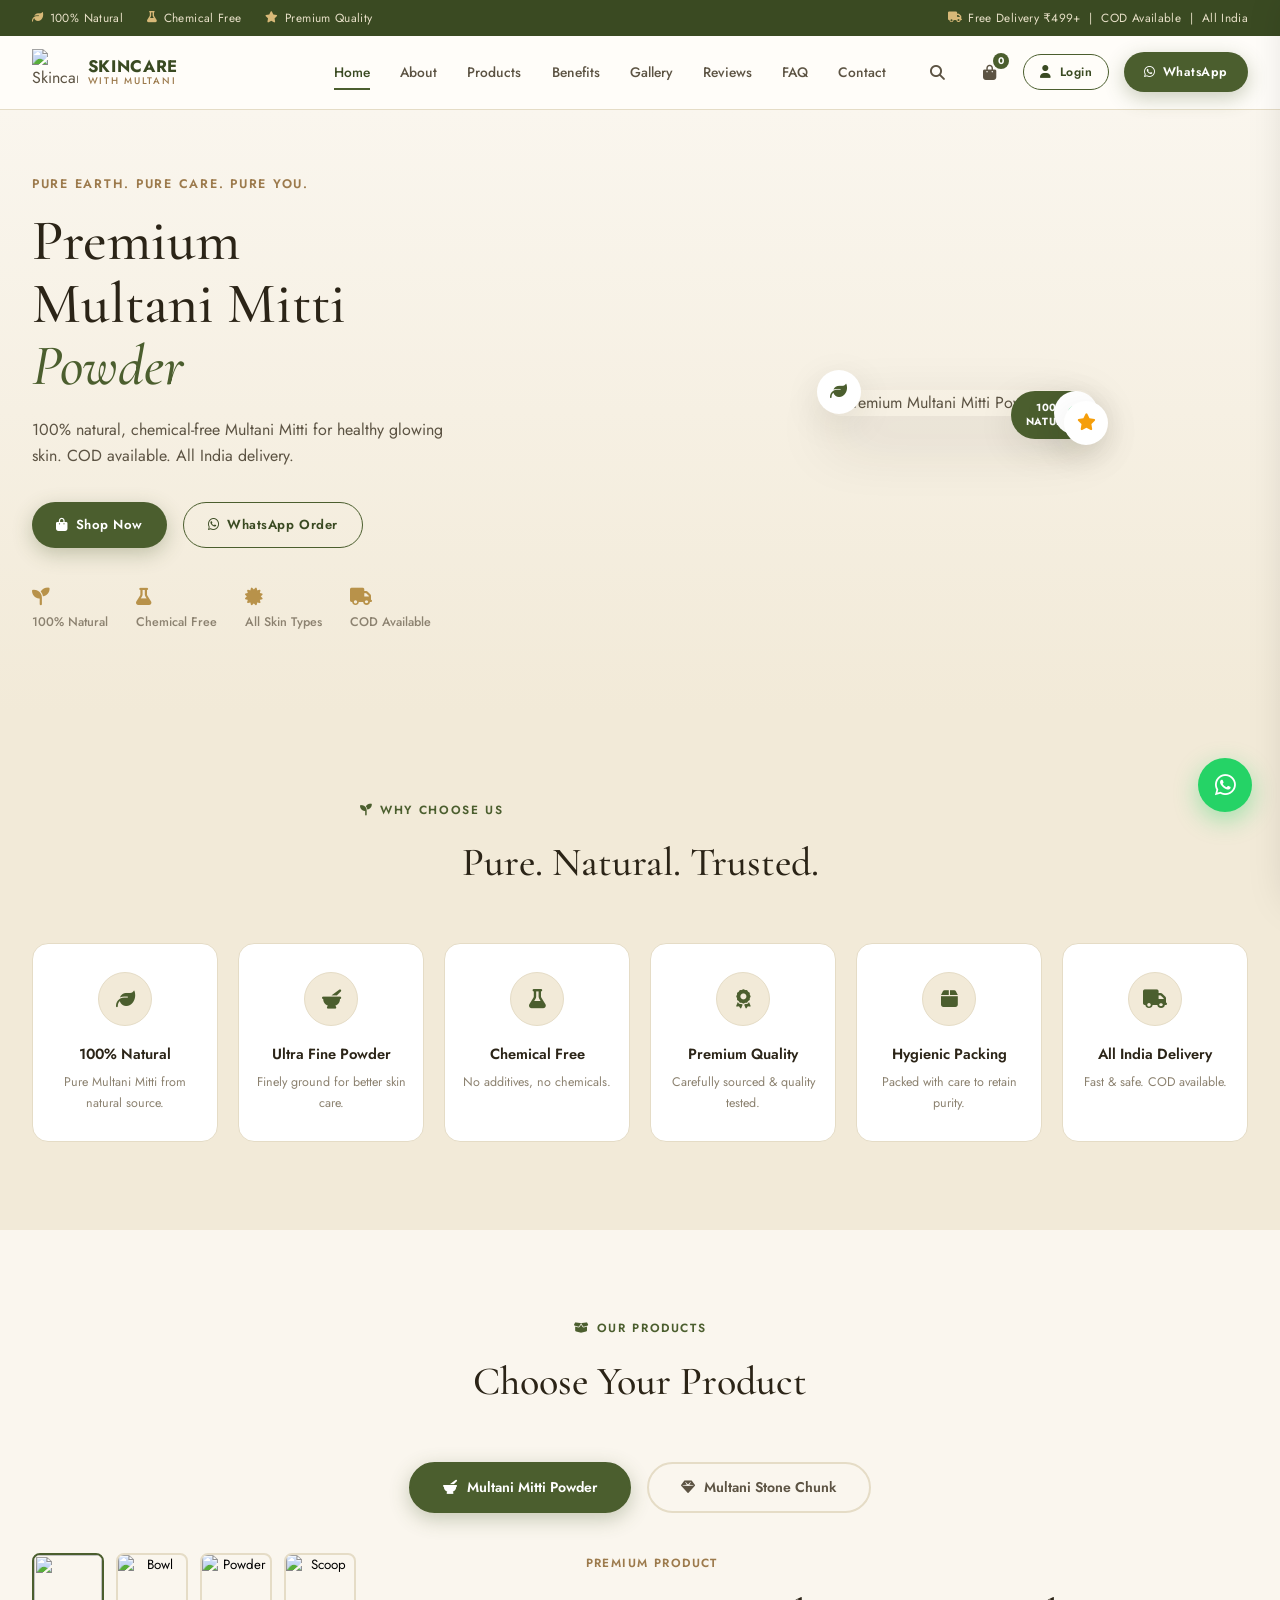
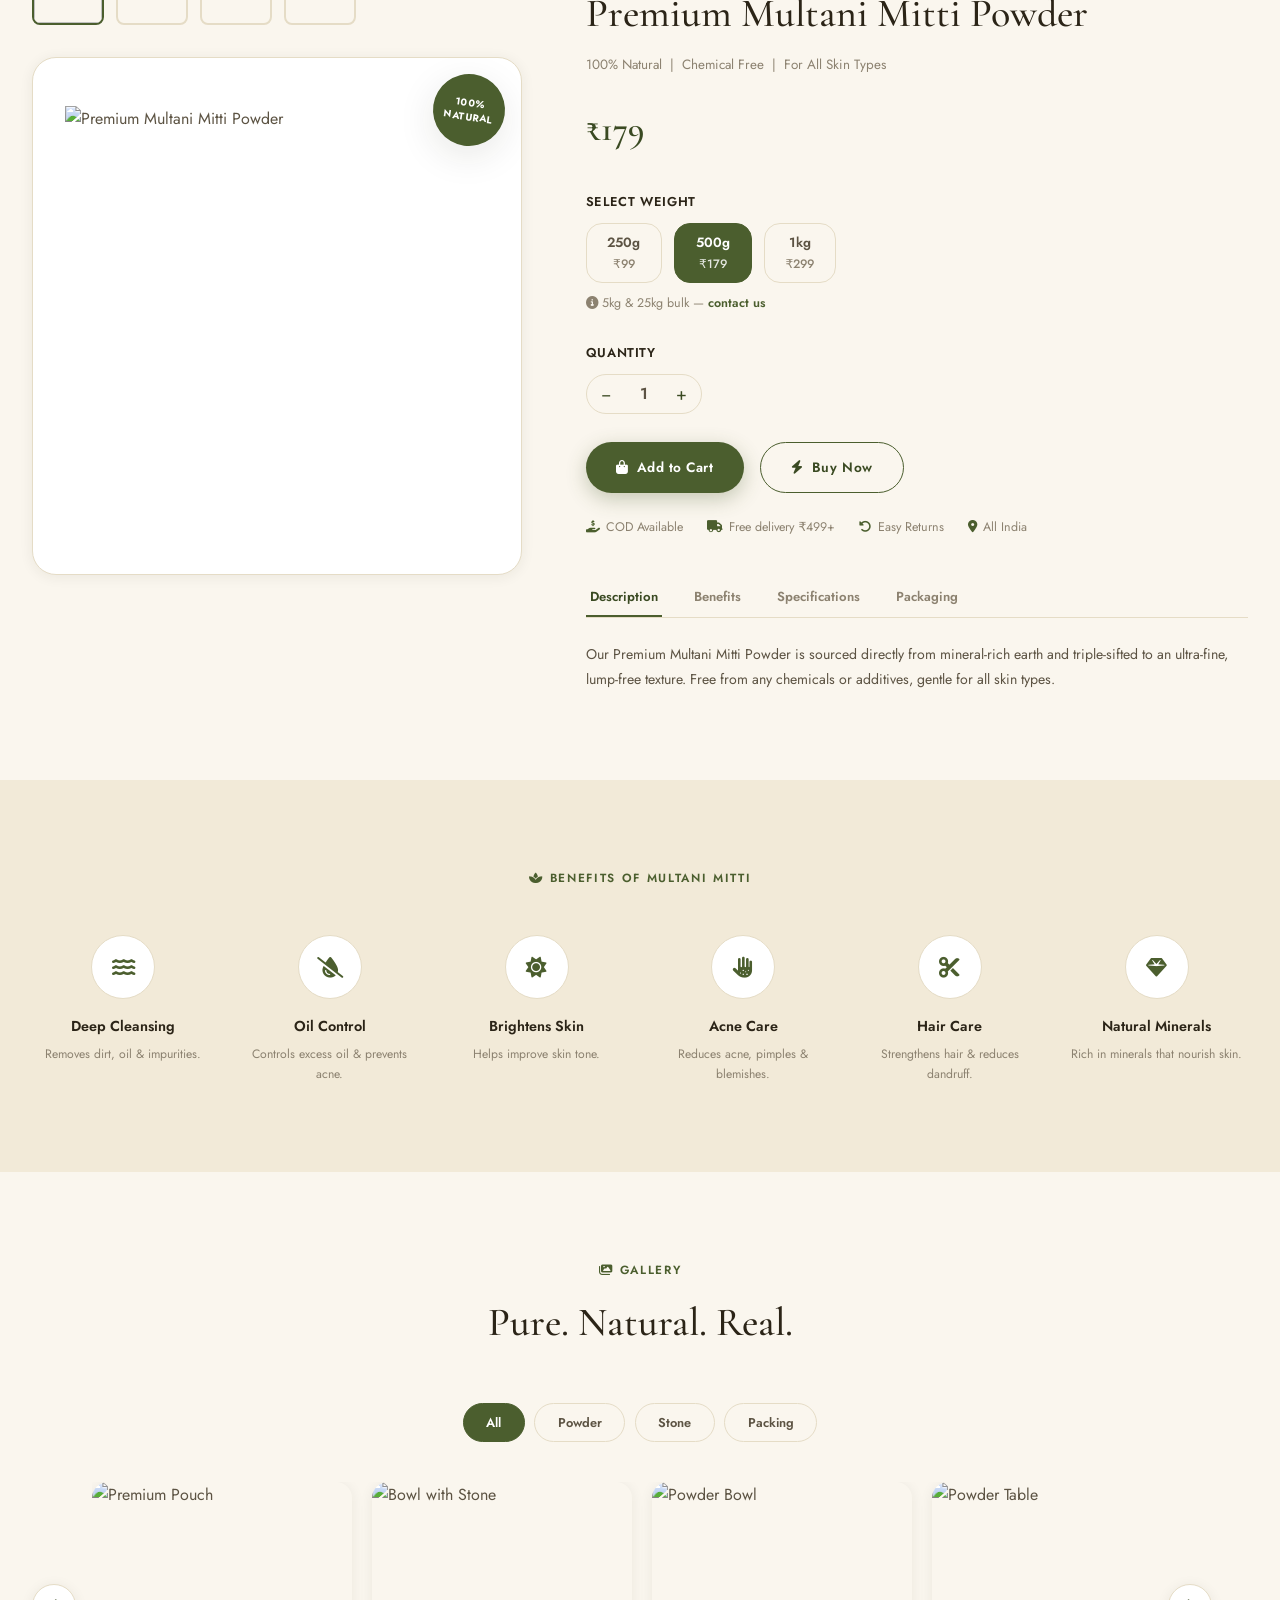
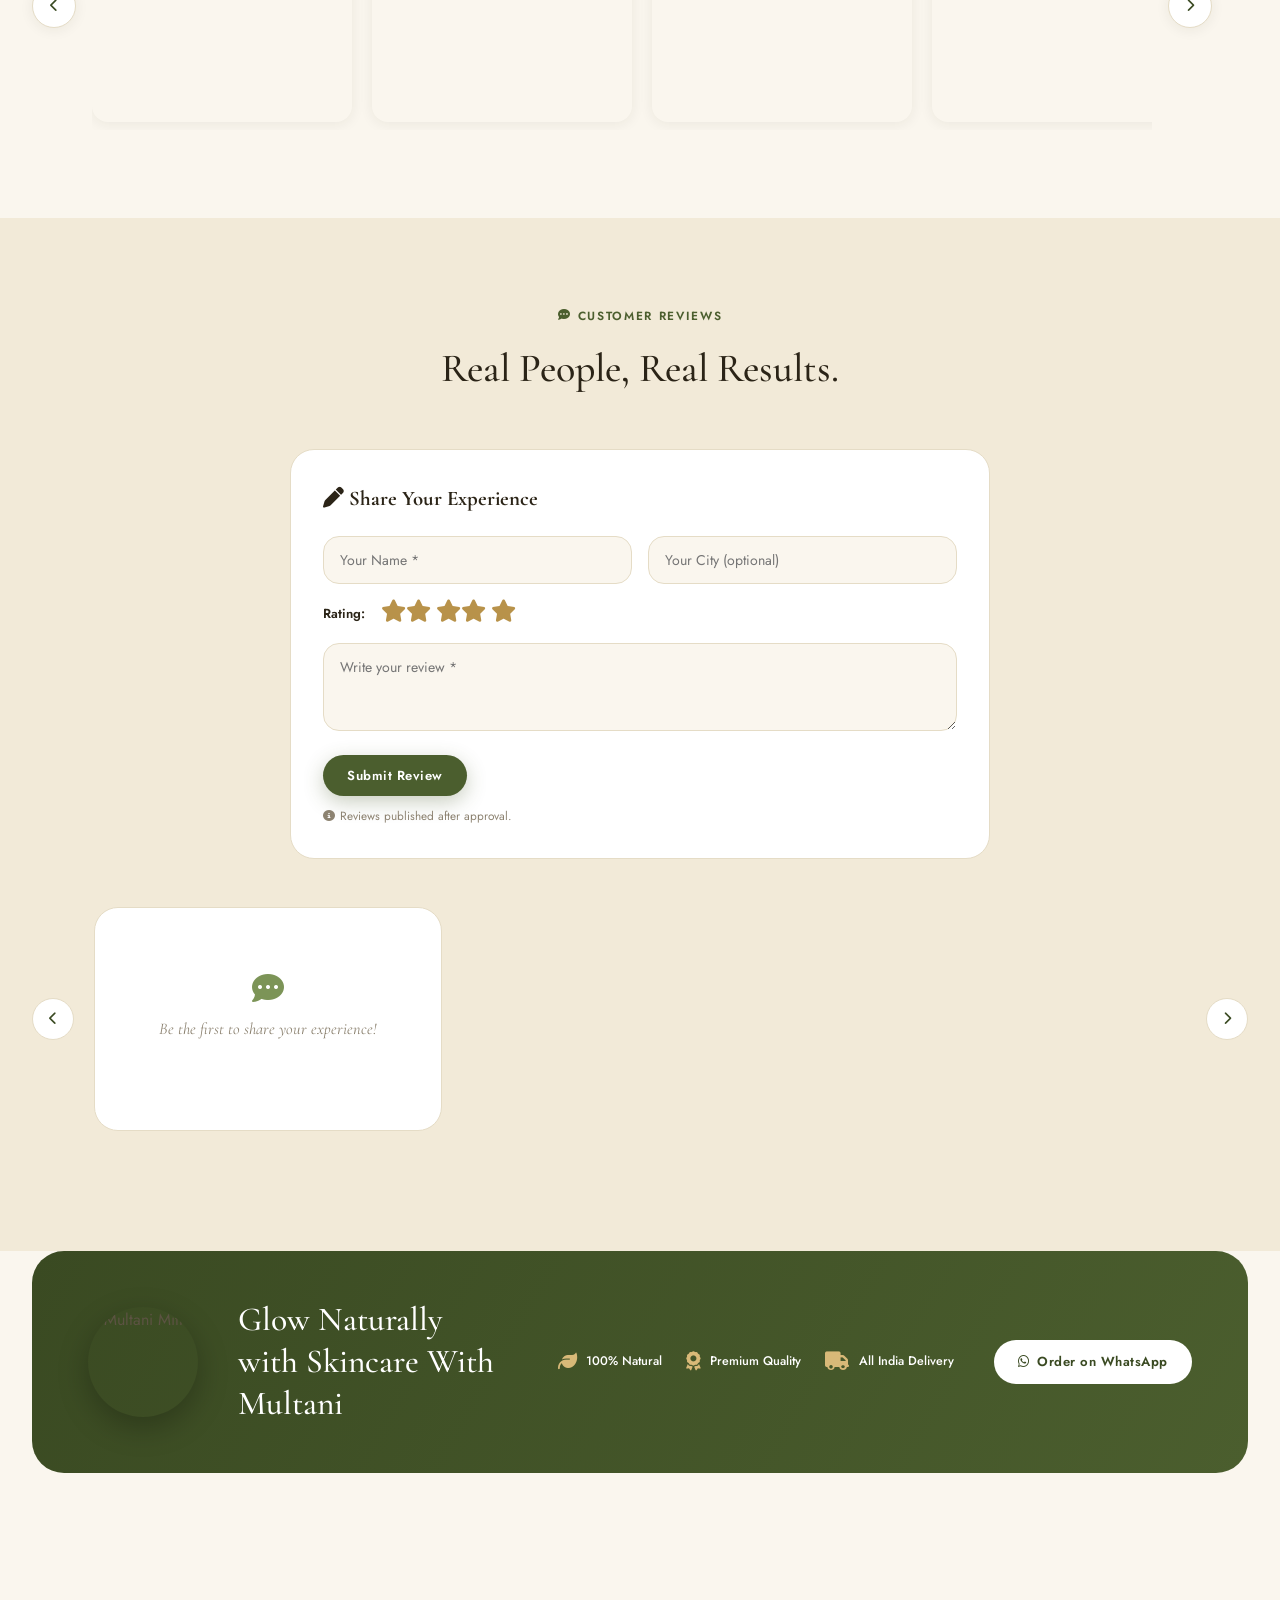
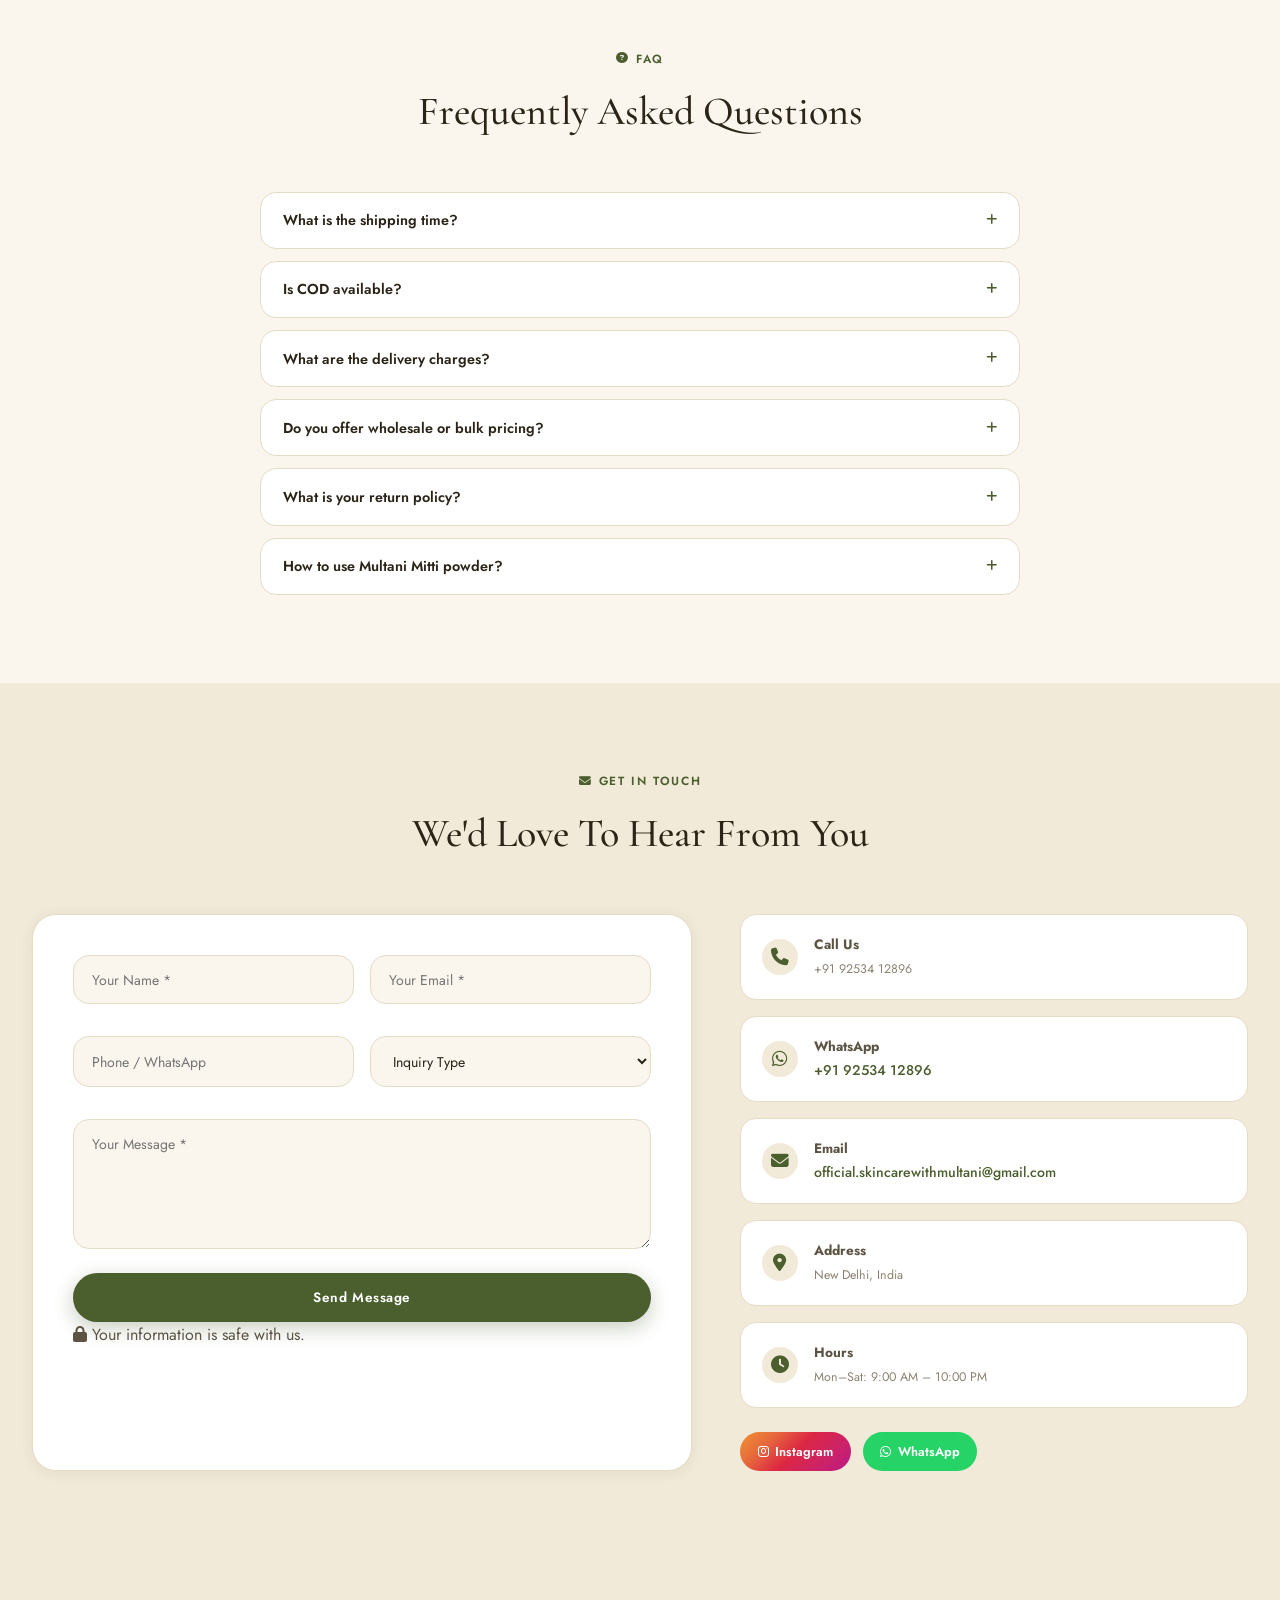
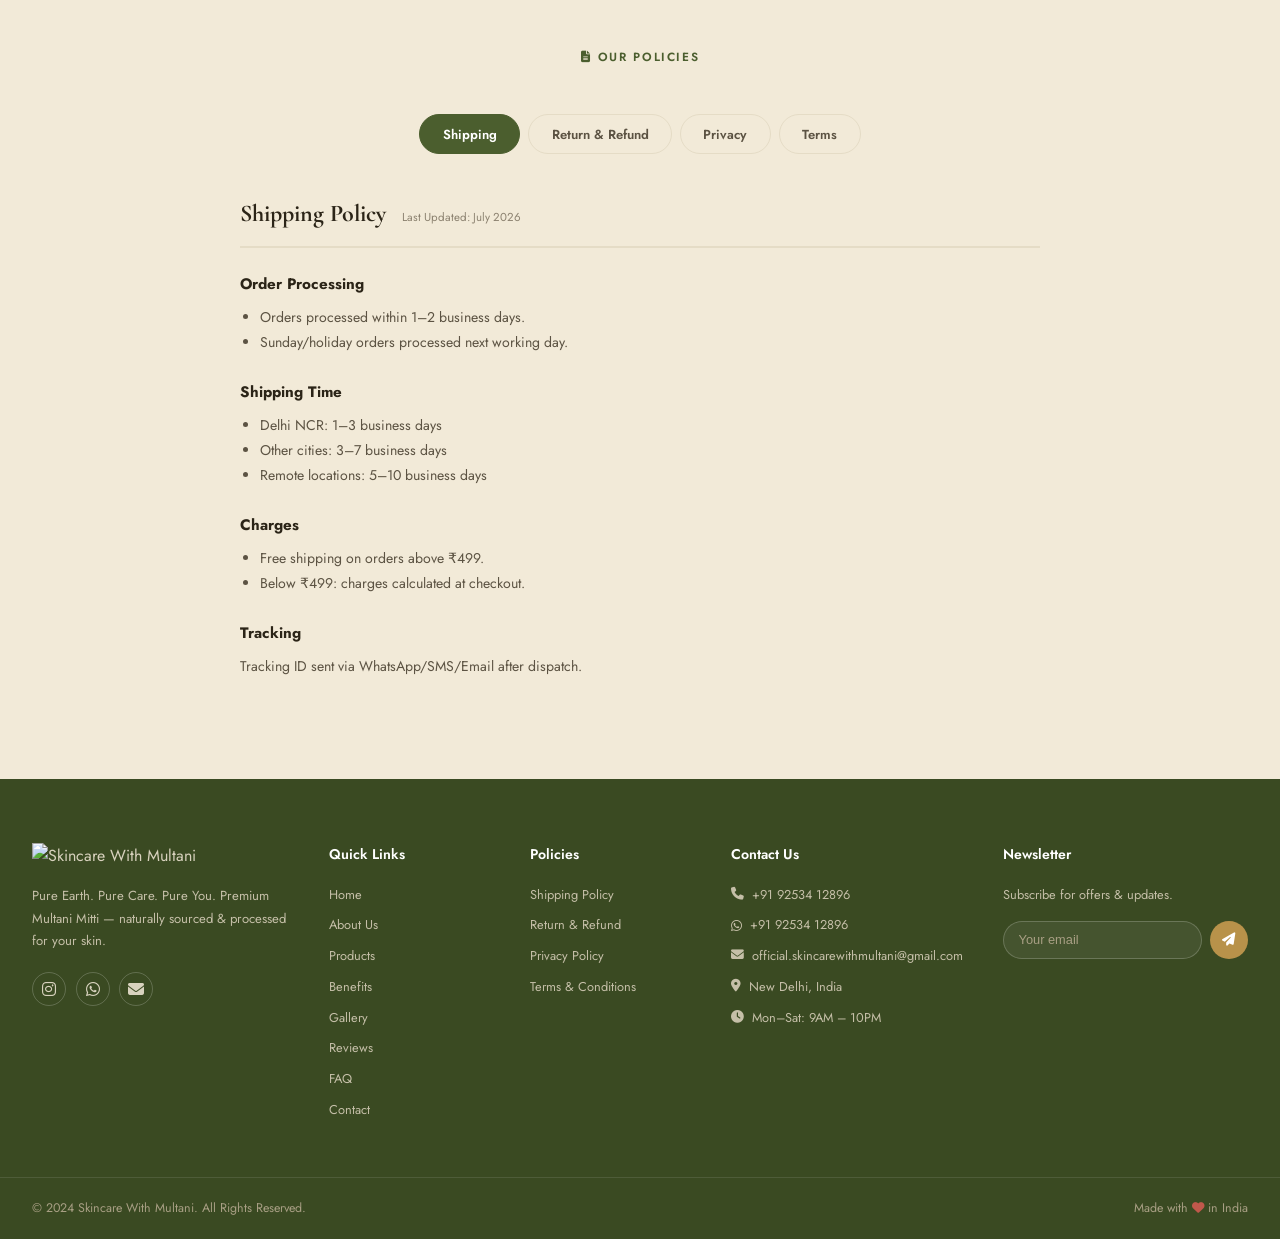
==== index.html @ e287ab1e "Fix GitHub Pages structure" ====
<!DOCTYPE html>
<html lang="en">
<head>
<meta charset="UTF-8"/>
<meta name="viewport" content="width=device-width,initial-scale=1.0"/>
<meta name="description" content="Skincare With Multani — Premium 100% Natural Multani Mitti Powder & Stone Chunks. Chemical free. COD available. All India delivery."/>
<title>Skincare With Multani — Premium Multani Mitti</title>
<link rel="preconnect" href="https://fonts.googleapis.com"/>
<link rel="preconnect" href="https://fonts.gstatic.com" crossorigin/>
<link href="https://fonts.googleapis.com/css2?family=Cormorant+Garamond:ital,wght@0,400;0,500;0,600;1,400&family=Jost:wght@300;400;500;600;700&display=swap" rel="stylesheet"/>
<link rel="stylesheet" href="https://cdnjs.cloudflare.com/ajax/libs/font-awesome/6.5.0/css/all.min.css"/>
<link rel="stylesheet" href="css/style.css"/>
</head>
<body>

<!-- ═══ LOGIN / REGISTER MODAL ═══ -->
<div class="modal-overlay" id="authModal">
  <div class="modal-box">
    <button class="modal-close" id="authModalClose"><i class="fas fa-times"></i></button>
    <div class="modal-tabs">
      <button class="modal-tab active" id="tabLogin">Login</button>
      <button class="modal-tab" id="tabRegister">Register</button>
    </div>

    <!-- Login Form -->
    <form class="auth-form active" id="loginForm">
      <h3>Welcome Back!</h3>
      <div class="auth-field"><i class="fas fa-envelope"></i><input type="email" id="loginEmail" placeholder="Email Address" required/></div>
      <div class="auth-field"><i class="fas fa-lock"></i><input type="password" id="loginPassword" placeholder="Password" required/></div>
      <button type="submit" class="btn btn-primary btn-full">Login</button>
      <p class="auth-switch">New here? <span onclick="switchTab('register')">Create account</span></p>
      <p class="auth-msg" id="loginMsg"></p>
    </form>

    <!-- Register Form -->
    <form class="auth-form" id="registerForm">
      <h3>Create Account</h3>
      <div class="auth-field"><i class="fas fa-user"></i><input type="text" id="regName" placeholder="Full Name" required/></div>
      <div class="auth-field"><i class="fas fa-envelope"></i><input type="email" id="regEmail" placeholder="Email Address" required/></div>
      <div class="auth-field"><i class="fas fa-phone"></i><input type="tel" id="regPhone" placeholder="Phone Number"/></div>
      <div class="auth-field"><i class="fas fa-lock"></i><input type="password" id="regPassword" placeholder="Password (6+ chars)" required/></div>
      <button type="submit" class="btn btn-primary btn-full">Create Account</button>
      <p class="auth-switch">Already registered? <span onclick="switchTab('login')">Login</span></p>
      <p class="auth-msg" id="registerMsg"></p>
    </form>
  </div>
</div>

<!-- ═══ UPI PAYMENT MODAL ═══ -->
<div class="modal-overlay" id="upiModal">
  <div class="modal-box upi-modal-box">
    <button class="modal-close" id="upiModalClose"><i class="fas fa-times"></i></button>
    <h3><i class="fas fa-mobile-alt"></i> Pay via UPI</h3>
    <div class="upi-qr-wrap">
      <div class="upi-qr-box">
        <div class="upi-qr-icon"><i class="fas fa-qrcode"></i></div>
        <p class="upi-scan-text">Scan QR or use UPI ID below</p>
      </div>
    </div>
    <div class="upi-id-box">
      <span>UPI ID:</span>
      <strong id="upiIdDisplay">8396012896-2@ibl</strong>
      <button onclick="copyUPI()" class="upi-copy-btn"><i class="fas fa-copy"></i> Copy</button>
    </div>
    <div class="upi-amount-box">
      <span>Amount to Pay:</span>
      <strong id="upiAmount">₹0</strong>
    </div>
    <p class="upi-note"><i class="fas fa-info-circle"></i> After payment, enter UTR/Reference number below</p>
    <div class="auth-field">
      <i class="fas fa-receipt"></i>
      <input type="text" id="upiRef" placeholder="Enter UTR / Transaction Reference No."/>
    </div>
    <button class="btn btn-primary btn-full" id="upiConfirmBtn">Confirm Payment</button>
    <p class="upi-msg" id="upiMsg"></p>
  </div>
</div>

<!-- ═══ ORDER MODAL ═══ -->
<div class="modal-overlay" id="orderModal">
  <div class="modal-box">
    <button class="modal-close" id="orderModalClose"><i class="fas fa-times"></i></button>
    <h3><i class="fas fa-shopping-bag"></i> Complete Your Order</h3>
    <div id="orderSummary" class="order-summary-box"></div>
    <form id="orderForm">
      <div class="auth-field"><i class="fas fa-user"></i><input type="text" id="orderName" placeholder="Your Name *" required/></div>
      <div class="auth-field"><i class="fas fa-phone"></i><input type="tel" id="orderPhone" placeholder="Phone / WhatsApp *" required/></div>
      <div class="auth-field"><i class="fas fa-envelope"></i><input type="email" id="orderEmail" placeholder="Email (optional)"/></div>
      <div class="auth-field"><i class="fas fa-map-marker-alt"></i><input type="text" id="orderAddress" placeholder="Full Address *" required/></div>
      <div class="form-row-2">
        <div class="auth-field"><i class="fas fa-city"></i><input type="text" id="orderCity" placeholder="City"/></div>
        <div class="auth-field"><i class="fas fa-mail-bulk"></i><input type="text" id="orderPincode" placeholder="Pincode"/></div>
      </div>
      <p class="pd-label" style="margin:.75rem 0 .5rem">Payment Method</p>
      <div class="payment-options">
        <label class="pay-opt active" id="payOptCOD">
          <input type="radio" name="payment" value="COD" checked/>
          <i class="fas fa-hand-holding-usd"></i> Cash on Delivery
        </label>
        <label class="pay-opt" id="payOptUPI">
          <input type="radio" name="payment" value="UPI"/>
          <i class="fas fa-mobile-alt"></i> UPI Payment
        </label>
        <label class="pay-opt" id="payOptWA">
          <input type="radio" name="payment" value="WhatsApp"/>
          <i class="fab fa-whatsapp"></i> Order on WhatsApp
        </label>
      </div>
      <button type="submit" class="btn btn-primary btn-full btn-large" id="placeOrderBtn">
        <i class="fas fa-check-circle"></i> Place Order
      </button>
      <p class="order-msg" id="orderMsg"></p>
    </form>
  </div>
</div>

<div class="modal-backdrop" id="modalBackdrop"></div>

<!-- TOP BAR -->
<div class="topbar">
  <div class="topbar-inner">
    <div class="topbar-left">
      <span><i class="fas fa-leaf"></i> 100% Natural</span>
      <span><i class="fas fa-flask"></i> Chemical Free</span>
      <span><i class="fas fa-star"></i> Premium Quality</span>
    </div>
    <div class="topbar-right">
      <span><i class="fas fa-truck"></i> Free Delivery ₹499+ &nbsp;|&nbsp; COD Available &nbsp;|&nbsp; All India</span>
    </div>
  </div>
</div>

<!-- NAVBAR -->
<header class="navbar" id="navbar">
  <div class="nav-inner">
    <a href="#home" class="brand">
      <img src="images/my_.png" alt="Skincare With Multani" class="brand-mark"/>
      <span class="brand-text">
        <span class="brand-name">SKINCARE</span>
        <span class="brand-sub">WITH MULTANI</span>
      </span>
    </a>
    <nav class="main-nav" id="mainNav">
      <a href="#home" class="active">Home</a>
      <a href="#about">About</a>
      <a href="#products">Products</a>
      <a href="#benefits">Benefits</a>
      <a href="#gallery">Gallery</a>
      <a href="#reviews">Reviews</a>
      <a href="#faq">FAQ</a>
      <a href="#contact">Contact</a>
    </nav>
    <div class="nav-actions">
      <button class="icon-btn" id="searchBtn"><i class="fas fa-search"></i></button>
      <button class="icon-btn cart-btn" id="cartBtn">
        <i class="fas fa-shopping-bag"></i>
        <span class="cart-count" id="cartCount">0</span>
      </button>
      <!-- Auth buttons -->
      <div class="nav-auth" id="navAuth">
        <button class="btn btn-outline-sm" id="loginNavBtn"><i class="fas fa-user"></i> Login</button>
      </div>
      <div class="nav-user" id="navUser" style="display:none">
        <span class="nav-username" id="navUsername"></span>
        <button class="btn btn-outline-sm" id="logoutNavBtn"><i class="fas fa-sign-out-alt"></i> Logout</button>
      </div>
      <a href="https://wa.me/919253412896" target="_blank" class="btn btn-primary btn-whatsapp">
        <i class="fab fa-whatsapp"></i> WhatsApp
      </a>
      <button class="hamburger" id="hamburger"><span></span><span></span><span></span></button>
    </div>
  </div>
</header>

<!-- SEARCH OVERLAY -->
<div class="search-overlay" id="searchOverlay">
  <div class="search-box">
    <input type="text" placeholder="Search products..." id="searchInput"/>
    <button id="searchClose"><i class="fas fa-times"></i></button>
  </div>
</div>

<!-- CART DRAWER -->
<div class="cart-drawer" id="cartDrawer">
  <div class="cart-drawer-header">
    <h3><i class="fas fa-shopping-bag"></i> Your Cart</h3>
    <button id="cartClose"><i class="fas fa-times"></i></button>
  </div>
  <div class="cart-drawer-body" id="cartItems">
    <p class="cart-empty">Your cart is empty.</p>
  </div>
  <div class="cart-drawer-footer">
    <div class="cart-total-row"><span>Subtotal</span><span id="cartSubtotal">₹0</span></div>
    <div class="cart-total-row cart-delivery-row"><span>Delivery</span><span id="cartDelivery">₹0</span></div>
    <div class="cart-total-row cart-grand-total"><span>Total</span><span id="cartTotal">₹0</span></div>
    <button class="btn btn-primary btn-full" id="checkoutBtn"><i class="fas fa-check-circle"></i> Checkout</button>
    <p class="cart-cod-note"><i class="fas fa-hand-holding-usd"></i> COD Available &nbsp;|&nbsp; Free delivery ₹499+</p>
  </div>
</div>
<div class="drawer-backdrop" id="drawerBackdrop"></div>

<!-- ═══ HERO ═══ -->
<section class="hero" id="home">
  <div class="hero-inner">
    <div class="hero-text" data-aos>
      <p class="hero-eyebrow">Pure Earth. Pure Care. Pure You.</p>
      <h1 class="hero-title">Premium<br/>Multani Mitti<br/><em>Powder</em></h1>
      <p class="hero-desc">100% natural, chemical-free Multani Mitti for healthy glowing skin. COD available. All India delivery.</p>
      <div class="hero-ctas">
        <a href="#products" class="btn btn-primary"><i class="fas fa-shopping-bag"></i> Shop Now</a>
        <a href="https://wa.me/919253412896?text=Hi!%20I%20want%20to%20order." target="_blank" class="btn btn-outline"><i class="fab fa-whatsapp"></i> WhatsApp Order</a>
      </div>
      <div class="hero-tags">
        <div class="hero-tag"><i class="fas fa-seedling"></i><span>100% Natural</span></div>
        <div class="hero-tag"><i class="fas fa-flask"></i><span>Chemical Free</span></div>
        <div class="hero-tag"><i class="fas fa-certificate"></i><span>All Skin Types</span></div>
        <div class="hero-tag"><i class="fas fa-truck"></i><span>COD Available</span></div>
      </div>
    </div>
    <div class="hero-visual" data-aos>
      <div class="hero-img-wrap">
        <img src="images/products/pouch-project(3).jpeg" alt="Premium Multani Mitti Powder Pouch" class="hero-product-img"/>
        <div class="hero-img-badge">100%<br/>NATURAL</div>
        <div class="float-chip fc-whatsapp"><i class="fab fa-whatsapp"></i></div>
        <div class="float-chip fc-star"><i class="fas fa-star"></i></div>
        <div class="float-chip fc-leaf"><i class="fas fa-leaf"></i></div>
      </div>
    </div>
  </div>
</section>

<!-- WHY CHOOSE US -->
<section class="section why-us" id="about">
  <div class="container">
    <div class="section-head" data-aos>
      <p class="eyebrow"><i class="fas fa-seedling"></i> Why Choose Us</p>
      <h2>Pure. Natural. Trusted.</h2>
    </div>
    <div class="why-grid">
      <div class="why-card" data-aos data-delay="0"><div class="why-icon"><i class="fas fa-leaf"></i></div><h3>100% Natural</h3><p>Pure Multani Mitti from natural source.</p></div>
      <div class="why-card" data-aos data-delay="60"><div class="why-icon"><i class="fas fa-mortar-pestle"></i></div><h3>Ultra Fine Powder</h3><p>Finely ground for better skin care.</p></div>
      <div class="why-card" data-aos data-delay="120"><div class="why-icon"><i class="fas fa-flask"></i></div><h3>Chemical Free</h3><p>No additives, no chemicals.</p></div>
      <div class="why-card" data-aos data-delay="180"><div class="why-icon"><i class="fas fa-award"></i></div><h3>Premium Quality</h3><p>Carefully sourced &amp; quality tested.</p></div>
      <div class="why-card" data-aos data-delay="240"><div class="why-icon"><i class="fas fa-box"></i></div><h3>Hygienic Packing</h3><p>Packed with care to retain purity.</p></div>
      <div class="why-card" data-aos data-delay="300"><div class="why-icon"><i class="fas fa-truck"></i></div><h3>All India Delivery</h3><p>Fast &amp; safe. COD available.</p></div>
    </div>
  </div>
</section>

<!-- ═══ PRODUCTS ═══ -->
<section class="section product-detail" id="products">
  <div class="container">
    <div class="section-head" data-aos>
      <p class="eyebrow center"><i class="fas fa-box-open"></i> Our Products</p>
      <h2>Choose Your Product</h2>
    </div>

    <!-- Product Tabs -->
    <div class="product-type-tabs" data-aos>
      <button class="ptype-tab active" data-type="powder">
        <i class="fas fa-mortar-pestle"></i> Multani Mitti Powder
      </button>
      <button class="ptype-tab" data-type="chunk">
        <i class="fas fa-gem"></i> Multani Stone Chunk
      </button>
    </div>

    <!-- POWDER PRODUCT -->
    <div class="product-panel active" id="panel-powder">
      <div class="product-detail-grid">
        <div class="pd-gallery" data-aos>
          <div class="pd-thumbs">
            <button class="pd-thumb active"
            data-img="images/products/pouch-project(3).jpeg">
           <img src="images/products/pouch-project(3).jpeg">
           </button>
            <button class="pd-thumb" data-img="images/gallery/bowl-with-stone.jpg"><img src="images/gallery/bowl-with-stone.jpg" alt="Bowl"/></button>
            <button class="pd-thumb" data-img="images/gallery/powder-bowl-wood.jpg"><img src="images/gallery/powder-bowl-wood.jpg" alt="Powder"/></button>
            <button class="pd-thumb" data-img="images/gallery/powder-scoop-bowl.jpg"><img src="images/gallery/powder-scoop-bowl.jpg" alt="Scoop"/></button>
          </div>
          <div class="pd-main-image">
            <img src="images/products/pouch-project(3).jpeg" id="pdMainImg" alt="Premium Multani Mitti Powder"/>
            <span class="pd-badge">100%<br/>NATURAL</span>
          </div>
        </div>
        <div class="pd-info" data-aos>
          <p class="pd-eyebrow">Premium Product</p>
          <h2 class="pd-title">Premium Multani Mitti Powder</h2>
          <p class="pd-meta">100% Natural &nbsp;|&nbsp; Chemical Free &nbsp;|&nbsp; For All Skin Types</p>
          <div class="pd-price-row">
            <span class="pd-price" id="pdPrice">₹179</span>
            <span class="pd-price-old" id="pdPriceOld" style="display:none"></span>
            <span class="pd-discount" id="pdDiscount" style="display:none"></span>
          </div>
          <div class="pd-block">
            <p class="pd-label">Select Weight</p>
            <div class="weight-options" id="weightOptions">
              <button class="weight-opt" data-weight="250g" data-price="99" data-old="149" data-discount="34" data-img="images/products/product-pouch.jpg">250g<br/><span>₹99</span></button>
              <button class="weight-opt active" data-weight="500g" data-price="179" data-img="images/products/product-pouch.jpg">500g<br/><span>₹179</span></button>
              <button class="weight-opt" data-weight="1kg" data-price="299" data-img="images/products/product-pouch.jpg">1kg<br/><span>₹299</span></button>
            </div>
            <p class="weight-note"><i class="fas fa-info-circle"></i> 5kg &amp; 25kg bulk — <a href="#contact">contact us</a></p>
          </div>
          <div class="pd-block">
            <p class="pd-label">Quantity</p>
            <div class="qty-selector">
              <button id="qtyMinus">−</button>
              <span id="qtyValue">1</span>
              <button id="qtyPlus">+</button>
            </div>
          </div>
          <div class="pd-actions">
            <button class="btn btn-primary btn-large" id="addToCartBtn"><i class="fas fa-shopping-bag"></i> Add to Cart</button>
            <button class="btn btn-outline btn-large" id="buyNowBtn"><i class="fas fa-bolt"></i> Buy Now</button>
          </div>
          <div class="pd-trust">
            <span><i class="fas fa-hand-holding-usd"></i> COD Available</span>
            <span><i class="fas fa-truck"></i> Free delivery ₹499+</span>
            <span><i class="fas fa-rotate-left"></i> Easy Returns</span>
            <span><i class="fas fa-map-marker-alt"></i> All India</span>
          </div>
          <div class="pd-tabs">
            <button class="pdt-btn active" data-pdt="desc">Description</button>
            <button class="pdt-btn" data-pdt="benefits">Benefits</button>
            <button class="pdt-btn" data-pdt="specs">Specifications</button>
            <button class="pdt-btn" data-pdt="packaging">Packaging</button>
          </div>
          <div class="pdt-content active" id="pdt-desc"><p>Our Premium Multani Mitti Powder is sourced directly from mineral-rich earth and triple-sifted to an ultra-fine, lump-free texture. Free from any chemicals or additives, gentle for all skin types.</p></div>
          <div class="pdt-content" id="pdt-benefits"><ul class="pdt-list"><li><i class="fas fa-check"></i> Deep cleanses pores and removes impurities</li><li><i class="fas fa-check"></i> Controls excess oil and shine</li><li><i class="fas fa-check"></i> Brightens dull, tired skin</li><li><i class="fas fa-check"></i> Reduces acne and blemishes</li><li><i class="fas fa-check"></i> Strengthens hair when used as a hair pack</li></ul></div>
          <div class="pdt-content" id="pdt-specs"><table class="pdt-table"><tr><td>Form</td><td>Fine Powder</td></tr><tr><td>Mesh Size</td><td>200 Mesh</td></tr><tr><td>Shelf Life</td><td>24 Months</td></tr><tr><td>Origin</td><td>Rajasthan, India</td></tr><tr><td>Skin Type</td><td>All Skin Types</td></tr></table></div>
          <div class="pdt-content" id="pdt-packaging"><p>Available in resealable stand-up pouches (250g, 500g, 1kg) with food-grade zip-lock. For 5kg &amp; 25kg bulk orders, <a href="#contact">contact us</a>.</p></div>
        </div>
      </div>
    </div>

    <!-- CHUNK PRODUCT -->
    <div class="product-panel" id="panel-chunk">
      <div class="product-detail-grid">
        <div class="pd-gallery" data-aos>
          <div class="pd-thumbs">
            <button class="pd-thumb active" data-img="images/gallery/stone-raw.jpg"><img src="images/gallery/stone-raw.jpg" alt="Stone Raw"/></button>
            <button class="pd-thumb" data-img="images/gallery/stone-closeup.jpg"><img src="images/gallery/stone-closeup.jpg" alt="Stone Closeup"/></button>
            <button class="pd-thumb" data-img="images/gallery/stone-bag.jpg"><img src="images/gallery/stone-bag.jpg" alt="Stone Bag"/></button>
          </div>
          <div class="pd-main-image">
            <img src="images/gallery/stone-raw.jpg" id="chunkMainImg" alt="Natural Multani Mitti Stone Chunk"/>
            <span class="pd-badge">RAW &amp;<br/>PURE</span>
          </div>
        </div>
        <div class="pd-info" data-aos>
          <p class="pd-eyebrow">Natural Product</p>
          <h2 class="pd-title">Natural Multani Mitti Stone Chunk</h2>
          <p class="pd-meta">Raw | Unprocessed | Traditional Ayurvedic Form</p>
          <div class="pd-price-row">
            <span class="pd-price">₹149</span>
            <span class="pd-discount" style="display:inline">Per 1kg</span>
          </div>
          <div class="pd-block">
            <p class="pd-label">Available Size</p>
            <div class="weight-options">
              <button class="weight-opt active" data-weight="1kg" data-price="149">1kg<br/><span>₹149</span></button>
            </div>
            <p class="weight-note"><i class="fas fa-info-circle"></i> Bulk orders (50kg+) — <a href="#contact">contact us</a></p>
          </div>
          <div class="pd-block">
            <p class="pd-label">Quantity</p>
            <div class="qty-selector">
              <button id="chunkQtyMinus">−</button>
              <span id="chunkQtyValue">1</span>
              <button id="chunkQtyPlus">+</button>
            </div>
          </div>
          <div class="pd-actions">
            <button class="btn btn-primary btn-large" id="addChunkToCartBtn"><i class="fas fa-shopping-bag"></i> Add to Cart</button>
            <button class="btn btn-outline btn-large" id="buyChunkNowBtn"><i class="fas fa-bolt"></i> Buy Now</button>
          </div>
          <div class="pd-trust">
            <span><i class="fas fa-hand-holding-usd"></i> COD Available</span>
            <span><i class="fas fa-truck"></i> Free delivery ₹499+</span>
            <span><i class="fas fa-leaf"></i> 100% Natural</span>
            <span><i class="fas fa-map-marker-alt"></i> All India</span>
          </div>
          <div class="pd-tabs">
            <button class="pdt-btn active" data-pdt="chunk-desc">Description</button>
            <button class="pdt-btn" data-pdt="chunk-benefits">Benefits</button>
            <button class="pdt-btn" data-pdt="chunk-specs">Specifications</button>
          </div>
          <div class="pdt-content active" id="pdt-chunk-desc"><p>Raw, unprocessed Multani Mitti stone chunks in their purest natural form. Traditionally used in Ayurvedic beauty rituals across generations. Each piece is unique, mined responsibly from Rajasthan.</p></div>
          <div class="pdt-content" id="pdt-chunk-benefits"><ul class="pdt-list"><li><i class="fas fa-check"></i> 100% unprocessed and natural</li><li><i class="fas fa-check"></i> Traditional Ayurvedic grade</li><li><i class="fas fa-check"></i> Ideal for grinding into custom formulations</li><li><i class="fas fa-check"></i> Ethically mined from Rajasthan</li><li><i class="fas fa-check"></i> Rich in natural minerals</li></ul></div>
          <div class="pdt-content" id="pdt-chunk-specs"><table class="pdt-table"><tr><td>Form</td><td>Raw Stone Chunks</td></tr><tr><td>Shelf Life</td><td>36 Months</td></tr><tr><td>Origin</td><td>Rajasthan, India</td></tr><tr><td>Usage</td><td>All Skin Types</td></tr></table></div>
        </div>
      </div>
    </div>
  </div>
</section>

<!-- BENEFITS -->
<section class="section benefits-strip" id="benefits">
  <div class="container">
    <div class="section-head" data-aos><p class="eyebrow center"><i class="fas fa-spa"></i> Benefits of Multani Mitti</p></div>
    <div class="benefits-row">
      <div class="benefit-item" data-aos data-delay="0"><div class="bi-icon"><i class="fas fa-water"></i></div><h4>Deep Cleansing</h4><p>Removes dirt, oil &amp; impurities.</p></div>
      <div class="benefit-item" data-aos data-delay="60"><div class="bi-icon"><i class="fas fa-tint-slash"></i></div><h4>Oil Control</h4><p>Controls excess oil &amp; prevents acne.</p></div>
      <div class="benefit-item" data-aos data-delay="120"><div class="bi-icon"><i class="fas fa-sun"></i></div><h4>Brightens Skin</h4><p>Helps improve skin tone.</p></div>
      <div class="benefit-item" data-aos data-delay="180"><div class="bi-icon"><i class="fas fa-hand-dots"></i></div><h4>Acne Care</h4><p>Reduces acne, pimples &amp; blemishes.</p></div>
      <div class="benefit-item" data-aos data-delay="240"><div class="bi-icon"><i class="fas fa-cut"></i></div><h4>Hair Care</h4><p>Strengthens hair &amp; reduces dandruff.</p></div>
      <div class="benefit-item" data-aos data-delay="300"><div class="bi-icon"><i class="fas fa-gem"></i></div><h4>Natural Minerals</h4><p>Rich in minerals that nourish skin.</p></div>
    </div>
  </div>
</section>

<!-- GALLERY -->
<section class="section gallery-section" id="gallery">
  <div class="container">
    <div class="section-head" data-aos><p class="eyebrow center"><i class="fas fa-images"></i> Gallery</p><h2>Pure. Natural. Real.</h2></div>
    <div class="gallery-filters" data-aos>
      <button class="gf-btn active" data-filter="all">All</button>
      <button class="gf-btn" data-filter="powder">Powder</button>
      <button class="gf-btn" data-filter="stone">Stone</button>
      <button class="gf-btn" data-filter="packing">Packing</button>
    </div>
    <div class="gallery-track-wrap" data-aos>
      <button class="gallery-nav" id="galPrev"><i class="fas fa-chevron-left"></i></button>
      <div class="gallery-track" id="galleryTrack">
        <div class="gal-item" data-cat="packing"><img src="images/products/pouch-project(3).jpeg" alt="Premium Pouch"/><div class="gal-caption">Premium Packaging</div></div>
        <div class="gal-item" data-cat="powder"><img src="images/gallery/bowl-with-stone.jpg" alt="Bowl with Stone"/><div class="gal-caption">Powder with Stone</div></div>
        <div class="gal-item" data-cat="powder"><img src="images/gallery/powder-bowl-wood.jpg" alt="Powder Bowl"/><div class="gal-caption">Fine Ground Powder</div></div>
        <div class="gal-item" data-cat="powder"><img src="images/gallery/powder-table.jpg" alt="Powder Table"/><div class="gal-caption">Pure Powder</div></div>
        <div class="gal-item" data-cat="powder"><img src="images/gallery/powder-scoop-bowl.jpg" alt="Scoop Bowl"/><div class="gal-caption">Ultra Fine Powder</div></div>
        <div class="gal-item" data-cat="stone"><img src="images/gallery/stone-bag.jpg" alt="Stone Bag"/><div class="gal-caption">Raw Stone Bulk</div></div>
        <div class="gal-item" data-cat="stone"><img src="images/gallery/stone-closeup.jpg" alt="Stone Closeup"/><div class="gal-caption">Stone Close-Up</div></div>
        <div class="gal-item" data-cat="stone"><img src="images/gallery/stone-raw.jpg" alt="Raw Stone"/><div class="gal-caption">Natural Raw Stones</div></div>
        <div class="gal-item" data-cat="powder"><img src="images/gallery/powder-mortar.jpg" alt="Mortar"/><div class="gal-caption">Traditional Prep</div></div>
      </div>
      <button class="gallery-nav" id="galNext"><i class="fas fa-chevron-right"></i></button>
    </div>
  </div>
</section>

<!-- REVIEWS -->
<section class="section testimonials-section" id="reviews">
  <div class="container">
    <div class="section-head" data-aos><p class="eyebrow center"><i class="fas fa-comment-dots"></i> Customer Reviews</p><h2>Real People, Real Results.</h2></div>
    <div class="review-form-wrap" data-aos>
      <h3><i class="fas fa-pen"></i> Share Your Experience</h3>
      <form class="review-form" id="reviewForm">
        <div class="review-form-row">
          <input type="text" id="reviewName" placeholder="Your Name *" required/>
          <input type="text" id="reviewLocation" placeholder="Your City (optional)"/>
        </div>
        <div class="star-select">
          <p>Rating:</p>
          <div class="stars-input" id="starsInput">
            <i class="fas fa-star active" data-val="1"></i><i class="fas fa-star active" data-val="2"></i>
            <i class="fas fa-star active" data-val="3"></i><i class="fas fa-star active" data-val="4"></i>
            <i class="fas fa-star active" data-val="5"></i>
          </div>
        </div>
        <textarea id="reviewText" rows="3" placeholder="Write your review *" required></textarea>
        <button type="submit" class="btn btn-primary">Submit Review</button>
        <p class="review-note"><i class="fas fa-info-circle"></i> Reviews published after approval.</p>
      </form>
    </div>
    <div class="testimonial-carousel" data-aos>
      <button class="t-nav t-prev" id="tPrev"><i class="fas fa-chevron-left"></i></button>
      <div class="t-track" id="tTrack">
        <div class="t-card"><p style="text-align:center;color:var(--text-muted);padding:2rem 0"><i class="fas fa-comment-dots" style="font-size:2rem;display:block;margin-bottom:.75rem;color:var(--olive-light)"></i>Be the first to share your experience!</p></div>
      </div>
      <button class="t-nav t-next" id="tNext"><i class="fas fa-chevron-right"></i></button>
    </div>
    <div class="t-dots" id="tDots"></div>
  </div>
</section>

<!-- CTA BANNER -->
<section class="cta-banner">
  <div class="container">
    <div class="cta-banner-inner" data-aos>
      <div class="cta-visual"><img src="images/gallery/bowl-with-stone.jpg" alt="Multani Mitti" class="cta-img"/></div>
      <div class="cta-text"><h2>Glow Naturally<br/>with Skincare With Multani</h2></div>
      <div class="cta-tags">
        <div class="cta-tag"><i class="fas fa-leaf"></i><span>100% Natural</span></div>
        <div class="cta-tag"><i class="fas fa-award"></i><span>Premium Quality</span></div>
        <div class="cta-tag"><i class="fas fa-truck"></i><span>All India Delivery</span></div>
      </div>
      <a href="https://wa.me/919253412896?text=Hi!%20I%20want%20to%20order." target="_blank" class="btn btn-light"><i class="fab fa-whatsapp"></i> Order on WhatsApp</a>
    </div>
  </div>
</section>

<!-- FAQ -->
<section class="section faq-section" id="faq">
  <div class="container">
    <div class="section-head" data-aos><p class="eyebrow center"><i class="fas fa-circle-question"></i> FAQ</p><h2>Frequently Asked Questions</h2></div>
    <div class="faq-list" id="faqList" data-aos>
      <div class="faq-item"><button class="faq-q">What is the shipping time? <i class="fas fa-plus"></i></button><div class="faq-a"><p>Delhi NCR: 1–3 days | Other cities: 3–7 days | Remote: 5–10 days. Processing within 1–2 business days.</p></div></div>
      <div class="faq-item"><button class="faq-q">Is COD available? <i class="fas fa-plus"></i></button><div class="faq-a"><p>Yes! Cash on Delivery available across India. You can also order on WhatsApp.</p></div></div>
      <div class="faq-item"><button class="faq-q">What are the delivery charges? <i class="fas fa-plus"></i></button><div class="faq-a"><p>Free delivery on orders above ₹499. Below ₹499, charges calculated at order time based on location.</p></div></div>
      <div class="faq-item"><button class="faq-q">Do you offer wholesale or bulk pricing? <i class="fas fa-plus"></i></button><div class="faq-a"><p>Yes! Minimum wholesale order is 50kg. WhatsApp us (+91 92534 12896) for bulk pricing.</p></div></div>
      <div class="faq-item"><button class="faq-q">What is your return policy? <i class="fas fa-plus"></i></button><div class="faq-a"><p>Returns accepted within 48 hours for damaged/wrong/tampered products. Refunds in 5–7 business days.</p></div></div>
      <div class="faq-item"><button class="faq-q">How to use Multani Mitti powder? <i class="fas fa-plus"></i></button><div class="faq-a"><p>Mix 2 tbsp with rose water, apply on face, leave 10–15 mins, rinse with lukewarm water.</p></div></div>
    </div>
  </div>
</section>

<!-- CONTACT -->
<section class="section contact-section" id="contact">
  <div class="container">
    <div class="section-head" data-aos><p class="eyebrow center"><i class="fas fa-envelope"></i> Get In Touch</p><h2>We'd Love To Hear From You</h2></div>
    <div class="contact-grid">
      <form class="contact-form" id="contactForm" data-aos>
        <div class="form-row"><input type="text" name="name" placeholder="Your Name *" required/><input type="email" name="email" placeholder="Your Email *" required/></div>
        <div class="form-row"><input type="tel" name="phone" placeholder="Phone / WhatsApp"/><select name="inquiryType"><option value="">Inquiry Type</option><option>Retail Purchase</option><option>Wholesale / Bulk (50kg+)</option><option>Other</option></select></div>
        <textarea name="message" rows="5" placeholder="Your Message *" required></textarea>
        <button type="submit" class="btn btn-primary btn-large btn-full">Send Message</button>
        <p class="form-note"><i class="fas fa-lock"></i> Your information is safe with us.</p>
      </form>
      <div class="contact-aside" data-aos>
        <div class="contact-card"><i class="fas fa-phone"></i><div><strong>Call Us</strong><span>+91 92534 12896</span></div></div>
        <div class="contact-card"><i class="fab fa-whatsapp"></i><div><strong>WhatsApp</strong><a href="https://wa.me/919253412896" target="_blank">+91 92534 12896</a></div></div>
        <div class="contact-card"><i class="fas fa-envelope"></i><div><strong>Email</strong><a href="mailto:official.skincarewithmultani@gmail.com">official.skincarewithmultani@gmail.com</a></div></div>
        <div class="contact-card"><i class="fas fa-location-dot"></i><div><strong>Address</strong><span>New Delhi, India</span></div></div>
        <div class="contact-card"><i class="fas fa-clock"></i><div><strong>Hours</strong><span>Mon–Sat: 9:00 AM – 10:00 PM</span></div></div>
        <div class="social-row">
          <a href="https://www.instagram.com/skincare_with_multani?igsh=OW15eDdrZmpudDUx" target="_blank" class="social-btn instagram"><i class="fab fa-instagram"></i> Instagram</a>
          <a href="https://wa.me/919253412896" target="_blank" class="social-btn whatsapp"><i class="fab fa-whatsapp"></i> WhatsApp</a>
        </div>
      </div>
    </div>
  </div>
</section>

<!-- POLICIES -->
<section class="section policies-section" id="policies">
  <div class="container">
    <div class="section-head" data-aos><p class="eyebrow center"><i class="fas fa-file-lines"></i> Our Policies</p></div>
    <div class="policies-tabs" data-aos>
      <button class="policy-tab active" data-policy="shipping">Shipping</button>
      <button class="policy-tab" data-policy="returns">Return &amp; Refund</button>
      <button class="policy-tab" data-policy="privacy">Privacy</button>
      <button class="policy-tab" data-policy="terms">Terms</button>
    </div>
    <div class="policy-content active" id="policy-shipping" data-aos>
      <h3>Shipping Policy <span>Last Updated: July 2026</span></h3>
      <h4>Order Processing</h4><ul><li>Orders processed within 1–2 business days.</li><li>Sunday/holiday orders processed next working day.</li></ul>
      <h4>Shipping Time</h4><ul><li>Delhi NCR: 1–3 business days</li><li>Other cities: 3–7 business days</li><li>Remote locations: 5–10 business days</li></ul>
      <h4>Charges</h4><ul><li>Free shipping on orders above ₹499.</li><li>Below ₹499: charges calculated at checkout.</li></ul>
      <h4>Tracking</h4><p>Tracking ID sent via WhatsApp/SMS/Email after dispatch.</p>
    </div>
    <div class="policy-content" id="policy-returns">
      <h3>Return &amp; Refund Policy <span>Last Updated: July 2026</span></h3>
      <h4>Returns Accepted For</h4><ul><li>Damaged product</li><li>Wrong product</li><li>Tampered package</li></ul>
      <p>Contact within <strong>48 hours</strong> with photos and order details.</p>
      <h4>Non-Returnable</h4><ul><li>Opened/used products</li><li>Products damaged after delivery</li></ul>
      <h4>Refunds</h4><p>Processed within 5–7 business days to original payment method.</p>
    </div>
    <div class="policy-content" id="policy-privacy">
      <h3>Privacy Policy <span>Last Updated: July 2026</span></h3>
      <h4>We Collect</h4><ul><li>Name, Phone, Email, Address</li><li>Payment info (processed securely)</li></ul>
      <h4>We Use It To</h4><ul><li>Process orders, deliver products, provide support</li></ul>
      <h4>Security</h4><p>We implement appropriate security measures to protect your data.</p>
    </div>
    <div class="policy-content" id="policy-terms">
      <h3>Terms &amp; Conditions <span>Last Updated: July 2026</span></h3>
      <p>By using our website, you agree to these terms.</p>
      <h4>Pricing</h4><p>All prices in ₹ (INR) and may change without notice.</p>
      <h4>Orders</h4><p>We reserve the right to cancel orders due to stock issues or pricing errors.</p>
      <h4>Intellectual Property</h4><p>All content belongs to Skincare With Multani. May not be reused without permission.</p>
      <h4>Governing Law</h4><p>Governed by laws of India.</p>
    </div>
  </div>
</section>

<!-- FOOTER -->
<footer class="footer">
  <div class="container">
    <div class="footer-grid">
      <div class="footer-brand">
        <!-- FOOTER LOGO FIX — full logo image -->
        <div class="footer-logo-wrap">
          <img src="images/my_.png" alt="Skincare With Multani" class="footer-logo-img">
        </div>
        <p>Pure Earth. Pure Care. Pure You. Premium Multani Mitti — naturally sourced &amp; processed for your skin.</p>
        <div class="footer-social">
          <a href="https://www.instagram.com/skincare_with_multani?igsh=OW15eDdrZmpudDUx" target="_blank"><i class="fab fa-instagram"></i></a>
          <a href="https://wa.me/919253412896" target="_blank"><i class="fab fa-whatsapp"></i></a>
          <a href="mailto:official.skincarewithmultani@gmail.com"><i class="fas fa-envelope"></i></a>
        </div>
      </div>
      <div class="footer-col">
        <h4>Quick Links</h4>
        <a href="#home">Home</a><a href="#about">About Us</a><a href="#products">Products</a>
        <a href="#benefits">Benefits</a><a href="#gallery">Gallery</a><a href="#reviews">Reviews</a>
        <a href="#faq">FAQ</a><a href="#contact">Contact</a>
      </div>
      <div class="footer-col">
        <h4>Policies</h4>
        <a href="#policies" onclick="openPolicy('shipping')">Shipping Policy</a>
        <a href="#policies" onclick="openPolicy('returns')">Return &amp; Refund</a>
        <a href="#policies" onclick="openPolicy('privacy')">Privacy Policy</a>
        <a href="#policies" onclick="openPolicy('terms')">Terms &amp; Conditions</a>
      </div>
      <div class="footer-col">
        <h4>Contact Us</h4>
        <p><i class="fas fa-phone"></i> +91 92534 12896</p>
        <p><i class="fab fa-whatsapp"></i> +91 92534 12896</p>
        <p><i class="fas fa-envelope"></i> official.skincarewithmultani@gmail.com</p>
        <p><i class="fas fa-location-dot"></i> New Delhi, India</p>
        <p><i class="fas fa-clock"></i> Mon–Sat: 9AM – 10PM</p>
      </div>
      <div class="footer-col footer-news">
        <h4>Newsletter</h4>
        <p>Subscribe for offers &amp; updates.</p>
        <div class="newsletter">
          <input type="email" id="newsletterEmail" placeholder="Your email"/>
          <button id="newsletterBtn"><i class="fas fa-paper-plane"></i></button>
        </div>
      </div>
    </div>
  </div>
  <div class="footer-bottom">
    <div class="container footer-bottom-inner">
      <span>© 2024 Skincare With Multani. All Rights Reserved.</span>
      <span>Made with <i class="fas fa-heart"></i> in India</span>
    </div>
  </div>
</footer>

<a href="https://wa.me/919253412896?text=Hi!" target="_blank" class="whatsapp-float"><i class="fab fa-whatsapp"></i></a>
<button class="back-to-top" id="backToTop"><i class="fas fa-arrow-up"></i></button>

<script src="js/main.js"></script>
</body>
</html>
---- css/style.css ----
/* ===================================================
   SKINCARE WITH MULTANI — matches reference layout
   Palette: Ivory, Deep Olive Green, Gold accents
   =================================================== */

:root{
  --ivory:#FAF6EE;
  --ivory-deep:#F2EAD8;
  --cream:#FFFDF9;
  --olive:#4B5E2E;
  --olive-dark:#3A4A22;
  --olive-light:#7C9457;
  --gold:#B8924A;
  --gold-light:#D8B978;
  --clay:#C9A877;
  --clay-dark:#9C7A4C;
  --text-dark:#2B2417;
  --text-body:#5C5343;
  --text-muted:#8C8270;
  --border:#E5DCC6;
  --white:#fff;
  --shadow-sm:0 2px 14px rgba(43,36,23,.07);
  --shadow-md:0 10px 36px rgba(43,36,23,.10);
  --shadow-lg:0 24px 60px rgba(43,36,23,.16);
  --radius-sm:8px;
  --radius-md:16px;
  --radius-lg:24px;
  --radius-full:999px;
  --font-display:'Cormorant Garamond', Georgia, serif;
  --font-body:'Jost', system-ui, sans-serif;
  --transition: .35s cubic-bezier(.25,.46,.45,.94);
}

*,*::before,*::after{box-sizing:border-box;margin:0;padding:0}
html{scroll-behavior:smooth}
body{
  font-family:var(--font-body);
  background:var(--ivory);
  color:var(--text-body);
  line-height:1.65;
  overflow-x:hidden;
}
img{max-width:100%;display:block}
a{text-decoration:none;color:inherit}
button{cursor:pointer;font-family:inherit;border:none;background:none}
ul{list-style:none}
.container{max-width:1280px;margin:0 auto;padding:0 2rem}
.section{padding:5.5rem 0}

/* ---------- TOPBAR ---------- */
.topbar{background:var(--olive-dark);color:#E8E0C8;font-size:.74rem;letter-spacing:.03em}
.topbar-inner{
  max-width:1280px;margin:0 auto;padding:.5rem 2rem;
  display:flex;align-items:center;justify-content:space-between;
}
.topbar-left{display:flex;gap:1.5rem}
.topbar-left span,.topbar-right span{display:flex;align-items:center;gap:.4rem}
.topbar-left i,.topbar-right i{color:var(--gold-light);font-size:.7rem}

/* ---------- NAVBAR ---------- */
.navbar{
  position:sticky;top:0;z-index:500;
  background:var(--cream);
  border-bottom:1px solid var(--border);
}
.nav-inner{
  max-width:1280px;margin:0 auto;padding:.85rem 2rem;
  display:flex;align-items:center;gap:2rem;
}
.brand{display:flex;align-items:center;gap:.6rem;margin-right:auto}
.brand-mark{width:46px;height:46px;object-fit:contain}
.brand-text{display:flex;flex-direction:column;line-height:1.15}
.brand-name{font-family:var(--font-body);font-weight:700;font-size:1.05rem;letter-spacing:.04em;color:var(--olive-dark)}
.brand-sub{font-size:.6rem;font-weight:500;letter-spacing:.18em;color:var(--clay-dark)}
.main-nav{display:flex;gap:1.9rem}
.main-nav a{
  font-size:.86rem;font-weight:500;color:var(--text-body);
  position:relative;padding:.3rem 0;transition:color var(--transition);
}
.main-nav a::after{
  content:'';position:absolute;bottom:-2px;left:0;right:0;height:2px;
  background:var(--olive);transform:scaleX(0);transition:transform var(--transition);
}
.main-nav a:hover,.main-nav a.active{color:var(--olive-dark)}
.main-nav a:hover::after,.main-nav a.active::after{transform:scaleX(1)}
.nav-actions{display:flex;align-items:center;gap:.9rem}
.icon-btn{
  width:38px;height:38px;display:flex;align-items:center;justify-content:center;
  color:var(--text-body);font-size:.95rem;position:relative;border-radius:var(--radius-full);
  transition:var(--transition);
}
.icon-btn:hover{background:var(--ivory-deep);color:var(--olive-dark)}
.cart-count{
  position:absolute;top:0;right:0;background:var(--olive);color:#fff;
  font-size:.6rem;font-weight:700;width:16px;height:16px;border-radius:50%;
  display:flex;align-items:center;justify-content:center;
}
.hamburger{display:none;flex-direction:column;gap:5px;width:24px}
.hamburger span{height:2px;background:var(--text-dark);display:block}

/* ---------- BUTTONS ---------- */
.btn{
  display:inline-flex;align-items:center;justify-content:center;gap:.5rem;
  font-family:var(--font-body);font-weight:600;font-size:.82rem;letter-spacing:.04em;
  padding:.7rem 1.5rem;border-radius:var(--radius-full);transition:var(--transition);
  white-space:nowrap;
}
.btn-primary{background:var(--olive);color:#fff;box-shadow:0 6px 20px rgba(75,94,46,.3)}
.btn-primary:hover{background:var(--olive-dark);transform:translateY(-2px)}
.btn-outline{background:transparent;border:1.5px solid var(--olive);color:var(--olive-dark)}
.btn-outline:hover{background:var(--olive);color:#fff}
.btn-light{background:#fff;color:var(--olive-dark)}
.btn-light:hover{background:var(--ivory-deep)}
.btn-whatsapp{background:var(--olive);font-size:.78rem;padding:.62rem 1.25rem}
.btn-large{padding:.9rem 1.9rem;font-size:.85rem}
.btn-full{width:100%}

/* ---------- SECTION HEAD ---------- */
.section-head{text-align:center;max-width:560px;margin:0 auto 3rem}
.eyebrow{
  font-size:.74rem;font-weight:600;letter-spacing:.14em;text-transform:uppercase;
  color:var(--olive);display:flex;align-items:center;gap:.4rem;margin-bottom:.6rem;
}
.eyebrow.center{justify-content:center}
.section-head h2,.pd-title{
  font-family:var(--font-display);font-weight:500;font-size:clamp(1.8rem,3.2vw,2.5rem);
  color:var(--text-dark);
}

/* ---------- HERO ---------- */
.hero{
  background:linear-gradient(180deg,var(--ivory) 0%,var(--ivory-deep) 100%);
  padding:4rem 0 5rem;
  position:relative;overflow:hidden;
}
.hero-inner{
  max-width:1280px;margin:0 auto;padding:0 2rem;
  display:grid;grid-template-columns:1fr 1fr;gap:4rem;align-items:center;
}
.hero-eyebrow{
  font-size:.78rem;font-weight:600;letter-spacing:.14em;text-transform:uppercase;
  color:var(--clay-dark);margin-bottom:1rem;
}
.hero-title{
  font-family:var(--font-display);font-weight:500;
  font-size:clamp(2.6rem,5vw,3.6rem);line-height:1.08;color:var(--text-dark);
  margin-bottom:1.25rem;
}
.hero-title em{font-style:italic;color:var(--olive)}
.hero-desc{font-size:1rem;color:var(--text-body);max-width:420px;margin-bottom:2rem}
.hero-ctas{display:flex;gap:1rem;flex-wrap:wrap;margin-bottom:2.5rem}
.hero-tags{display:flex;gap:1.75rem;flex-wrap:wrap}
.hero-tag{display:flex;flex-direction:column;align-items:flex-start;gap:.4rem;font-size:.78rem;color:var(--text-muted);font-weight:500}
.hero-tag i{color:var(--gold);font-size:1.1rem}

/* Hero Visual */
.hero-visual{position:relative;display:flex;justify-content:center}
.hero-stage{
  position:relative;width:440px;height:440px;
}
.hero-blob{
  position:absolute;inset:0;border-radius:50%;
  background:radial-gradient(circle at 35% 30%, rgba(216,185,120,.35), rgba(124,148,87,.12) 70%);
}
.hero-leaf{position:absolute;color:var(--olive-light);font-size:2.4rem;opacity:.5}
.hero-leaf-1{top:5%;left:0;transform:rotate(-25deg)}
.hero-leaf-2{bottom:8%;right:0;transform:rotate(20deg) scaleX(-1)}
.hero-stone{position:absolute;border-radius:40% 60% 55% 45%/50% 45% 55% 50%;background:linear-gradient(135deg,#C9B28C,#A4865A)}
.hero-stone-1{width:38px;height:30px;bottom:18%;left:8%}
.hero-stone-2{width:26px;height:22px;bottom:12%;left:20%}

.pouch{
  position:absolute;top:8%;left:50%;transform:translateX(-58%);
  width:200px;height:280px;z-index:3;
}
.pouch-zip{
  height:22px;background:linear-gradient(180deg,#8B6F45,#6F5736);
  border-radius:10px 10px 0 0;
}
.pouch-content{
  background:linear-gradient(165deg,#D9C49C 0%,#C9A877 55%,#A9824E 100%);
  height:228px;border-radius:0 0 22px 22px;
  display:flex;flex-direction:column;align-items:center;justify-content:center;gap:.35rem;
  padding:1rem;box-shadow:var(--shadow-md);position:relative;
}
.pouch-logo{width:34px;height:auto;filter:brightness(0) invert(1);opacity:.92;margin-bottom:.2rem}
.pouch-brand{font-family:var(--font-body);font-weight:700;font-size:.5rem;letter-spacing:.1em;color:#fff;text-align:center;line-height:1.3}
.pouch-product{font-family:var(--font-display);font-weight:600;font-size:.92rem;color:#3A2C14;text-align:center;line-height:1.15;margin:.25rem 0}
.pouch-pill{background:var(--olive-dark);color:#fff;font-size:.5rem;font-weight:700;letter-spacing:.06em;padding:.25rem .6rem;border-radius:var(--radius-full)}
.pouch-net{font-size:.55rem;color:#fff;opacity:.85;margin-top:.3rem}
.pouch-base{height:10px;background:#6F5736;border-radius:0 0 8px 8px}

.bowl{
  position:absolute;bottom:0;right:4%;width:200px;z-index:2;
}
.bowl-rim{
  width:200px;height:60px;border-radius:50%;
  background:linear-gradient(180deg,#8B6B3F,#5C4422);
  box-shadow:var(--shadow-md);
}
.bowl-powder{
  width:170px;height:80px;border-radius:50%;
  background:radial-gradient(circle at 40% 30%, #E8D5A8, #C9A877 60%, #A9824E);
  margin:0 auto -34px;position:relative;z-index:2;
}

.float-chip{
  position:absolute;width:44px;height:44px;border-radius:50%;
  background:#fff;box-shadow:var(--shadow-md);
  display:flex;align-items:center;justify-content:center;font-size:1.05rem;
  animation:chipFloat 3.5s ease-in-out infinite;
}
.fc-whatsapp{top:6%;right:-2%;color:#25D366;animation-delay:0s}
.fc-phone{top:42%;right:-6%;color:var(--olive);animation-delay:1.2s}
.fc-insta{bottom:10%;left:-4%;color:#C13584;animation-delay:2.1s}
@keyframes chipFloat{0%,100%{transform:translateY(0)}50%{transform:translateY(-10px)}}

/* ---------- WHY US ---------- */
.why-us{background:var(--ivory-deep)}
.why-grid{display:grid;grid-template-columns:repeat(6,1fr);gap:1.25rem}
.why-card{
  background:#fff;border:1px solid var(--border);border-radius:var(--radius-md);
  padding:1.75rem 1rem;text-align:center;transition:var(--transition);
}
.why-card:hover{transform:translateY(-6px);box-shadow:var(--shadow-md);border-color:var(--gold-light)}
.why-icon{
  width:54px;height:54px;margin:0 auto 1rem;border-radius:50%;
  background:var(--ivory-deep);display:flex;align-items:center;justify-content:center;
  color:var(--olive);font-size:1.2rem;border:1px solid var(--border);
}
.why-card h3{font-size:.92rem;font-weight:600;color:var(--text-dark);margin-bottom:.35rem}
.why-card p{font-size:.78rem;color:var(--text-muted)}

/* ---------- PRODUCT DETAIL ---------- */
.product-detail{background:var(--ivory)}
.product-detail-grid{display:grid;grid-template-columns:.85fr 1.15fr;gap:4rem;align-items:start}

.pd-thumbs{display:flex;flex-direction:row;gap:.75rem;margin-bottom:1rem}
.pd-thumb{
  width:64px;height:64px;border-radius:var(--radius-sm);overflow:hidden;
  border:2px solid var(--border);transition:var(--transition);
}
.pd-thumb.active,.pd-thumb:hover{border-color:var(--olive)}
.thumb-visual{width:100%;height:100%}
.thumb-pouch{background:linear-gradient(165deg,#D9C49C,#A9824E)}
.thumb-bowl{background:radial-gradient(circle,#E8D5A8,#A9824E)}
.thumb-powder{background:linear-gradient(135deg,#C9A877,#8B6F45)}

.pd-main-image{
  background:#fff;border:1px solid var(--border);border-radius:var(--radius-lg);
  padding:3rem 2rem;box-shadow:var(--shadow-sm);
}
.pd-stage{position:relative;height:380px;display:flex;align-items:center;justify-content:center}
.pd-bowl-bg{position:absolute;bottom:0;width:260px}
.pd-bowl-powder{
  width:260px;height:110px;border-radius:50%;
  background:radial-gradient(circle at 40% 30%,#E8D5A8,#C9A877 60%,#9C7A4C);
}
.pd-pouch-large{
  position:relative;z-index:2;width:200px;
}
.pd-pouch-large .pouch-content{height:260px}
.pd-badge{
  position:absolute;top:6%;right:6%;width:72px;height:72px;border-radius:50%;
  background:var(--olive);color:#fff;font-size:.62rem;font-weight:700;text-align:center;
  display:flex;align-items:center;justify-content:center;line-height:1.25;
  box-shadow:var(--shadow-md);transform:rotate(8deg);
}

.pd-eyebrow{font-size:.74rem;font-weight:600;letter-spacing:.12em;text-transform:uppercase;color:var(--clay-dark);margin-bottom:.5rem}
.pd-title{margin-bottom:.5rem}
.pd-meta{font-size:.84rem;color:var(--text-muted);margin-bottom:1.5rem}
.pd-price-row{display:flex;align-items:baseline;gap:.85rem;margin-bottom:2rem}
.pd-price{font-family:var(--font-display);font-size:2.2rem;font-weight:600;color:var(--olive-dark)}
.pd-price-old{font-size:1.1rem;color:var(--text-muted);text-decoration:line-through}
.pd-discount{background:var(--ivory-deep);color:var(--clay-dark);font-size:.74rem;font-weight:700;padding:.3rem .7rem;border-radius:var(--radius-full)}

.pd-block{margin-bottom:1.75rem}
.pd-label{font-size:.8rem;font-weight:600;color:var(--text-dark);margin-bottom:.7rem;text-transform:uppercase;letter-spacing:.05em}
.weight-options{display:flex;gap:.75rem}
.weight-opt{
  border:1.5px solid var(--border);border-radius:var(--radius-md);
  padding:.6rem 1.3rem;text-align:center;font-size:.84rem;font-weight:600;color:var(--text-body);
  transition:var(--transition);
}
.weight-opt span{display:block;font-size:.76rem;font-weight:500;color:var(--text-muted);margin-top:.15rem}
.weight-opt.active{background:var(--olive);border-color:var(--olive);color:#fff}
.weight-opt.active span{color:rgba(255,255,255,.85)}
.weight-opt:hover:not(.active){border-color:var(--olive)}

.qty-selector{
  display:inline-flex;align-items:center;border:1.5px solid var(--border);border-radius:var(--radius-full);
}
.qty-selector button{width:38px;height:38px;font-size:1.1rem;color:var(--olive-dark)}
.qty-selector span{width:38px;text-align:center;font-weight:600}

.pd-actions{display:flex;gap:1rem;margin-bottom:1.5rem}
.pd-trust{display:flex;gap:1.5rem;flex-wrap:wrap;font-size:.78rem;color:var(--text-muted);margin-bottom:2.5rem}
.pd-trust span{display:flex;align-items:center;gap:.4rem}
.pd-trust i{color:var(--olive)}

.pd-tabs{display:flex;gap:.5rem;border-bottom:1px solid var(--border);margin-bottom:1.5rem;flex-wrap:wrap}
.pdt-btn{
  font-size:.82rem;font-weight:600;color:var(--text-muted);padding:.6rem .25rem;
  border-bottom:2px solid transparent;margin-right:1.25rem;transition:var(--transition);
}
.pdt-btn.active,.pdt-btn:hover{color:var(--olive-dark);border-color:var(--olive)}
.pdt-content{display:none;font-size:.88rem;color:var(--text-body);line-height:1.75}
.pdt-content.active{display:block}
.pdt-list li{display:flex;align-items:flex-start;gap:.55rem;margin-bottom:.6rem}
.pdt-list i{color:var(--olive);margin-top:.25rem;font-size:.78rem}
.pdt-table{width:100%;border-collapse:collapse}
.pdt-table td{padding:.6rem 0;border-bottom:1px solid var(--border);font-size:.85rem}
.pdt-table td:first-child{font-weight:600;color:var(--text-dark);width:35%}
.pdt-content a{color:var(--olive);font-weight:600}

/* ---------- BENEFITS STRIP ---------- */
.benefits-strip{background:var(--ivory-deep)}
.benefits-row{display:grid;grid-template-columns:repeat(6,1fr);gap:1.5rem}
.benefit-item{text-align:center}
.bi-icon{
  width:64px;height:64px;margin:0 auto 1rem;border-radius:50%;
  background:#fff;border:1px solid var(--border);display:flex;align-items:center;justify-content:center;
  font-size:1.3rem;color:var(--olive);transition:var(--transition);
}
.benefit-item:hover .bi-icon{background:var(--olive);color:#fff;transform:scale(1.08)}
.benefit-item h4{font-size:.9rem;font-weight:600;color:var(--text-dark);margin-bottom:.3rem}
.benefit-item p{font-size:.76rem;color:var(--text-muted)}

/* ---------- GALLERY ---------- */
.gallery-section{background:var(--ivory)}
.gallery-filters{display:flex;justify-content:center;gap:.6rem;margin-bottom:2.5rem}
.gf-btn{
  font-size:.8rem;font-weight:600;padding:.55rem 1.4rem;border-radius:var(--radius-full);
  border:1.5px solid var(--border);color:var(--text-body);transition:var(--transition);
}
.gf-btn.active{background:var(--olive);border-color:var(--olive);color:#fff}
.gf-btn:hover:not(.active){border-color:var(--olive)}
.gallery-track-wrap{position:relative;display:flex;align-items:center;gap:1rem}
.gallery-track{
  display:flex;gap:1.25rem;overflow-x:auto;scroll-behavior:smooth;
  scrollbar-width:none;padding-bottom:.5rem;
}
.gallery-track::-webkit-scrollbar{display:none}
.gal-item{flex:0 0 220px;height:220px;border-radius:var(--radius-md);overflow:hidden;box-shadow:var(--shadow-sm)}
.gal-visual{width:100%;height:100%;transition:transform .5s ease}
.gal-item:hover .gal-visual{transform:scale(1.08)}
.gal-bowl1{background:radial-gradient(circle at 35% 30%,#EDDDB8,#C9A877 55%,#9C7A4C)}
.gal-pouch1{background:linear-gradient(160deg,#D9C49C,#A9824E)}
.gal-spoon{background:linear-gradient(135deg,#E0C99C,#B58F5C)}
.gal-pouch2{background:linear-gradient(200deg,#C9A877,#7C9457)}
.gal-pile{background:radial-gradient(ellipse at center,#E8D5A8,#9C7A4C)}
.gal-texture{background:repeating-linear-gradient(45deg,#D9C49C,#D9C49C 8px,#C9A877 8px,#C9A877 16px)}
.gallery-nav{
  width:44px;height:44px;border-radius:50%;background:#fff;border:1px solid var(--border);
  display:flex;align-items:center;justify-content:center;color:var(--olive-dark);flex-shrink:0;
  transition:var(--transition);box-shadow:var(--shadow-sm);
}
.gallery-nav:hover{background:var(--olive);color:#fff}

/* ---------- TESTIMONIALS ---------- */
.testimonials-section{background:var(--ivory-deep)}
.testimonial-carousel{display:flex;align-items:center;gap:1.25rem}
.t-track{
  display:flex;
  gap:1.5rem;
  overflow:hidden;
  flex:1;
}
.t-card{
  flex:0 0 calc(33.333% - 1rem);
  background:#fff;
  border:1px solid var(--border);
  border-radius:var(--radius-lg);
  padding:2rem;
  transition:var(--transition);
}
.t-stars{color:var(--gold);letter-spacing:.1em;margin-bottom:1rem;font-size:1rem}
.t-card p{font-family:var(--font-display);font-style:italic;font-size:1.02rem;color:var(--text-dark);line-height:1.6;margin-bottom:1.5rem}
.t-author{display:flex;align-items:center;gap:.85rem}
.t-avatar{
  width:42px;height:42px;border-radius:50%;background:linear-gradient(135deg,var(--gold-light),var(--clay-dark));
  display:flex;align-items:center;justify-content:center;color:#fff;font-weight:700;font-size:.78rem;flex-shrink:0;
}
.t-author strong{display:block;font-size:.88rem}
.t-author span{font-size:.72rem;color:var(--olive);display:flex;align-items:center;gap:.3rem}
.t-nav{
  width:42px;height:42px;border-radius:50%;background:#fff;border:1px solid var(--border);
  display:flex;align-items:center;justify-content:center;color:var(--olive-dark);flex-shrink:0;transition:var(--transition);
}
.t-nav:hover{background:var(--olive);color:#fff}
.t-dots{display:flex;justify-content:center;gap:.5rem;margin-top:2rem}
.t-dots span{width:8px;height:8px;border-radius:50%;background:var(--border);cursor:pointer;transition:var(--transition)}
.t-dots span.active{background:var(--olive);width:24px;border-radius:4px}

/* ---------- CTA BANNER ---------- */
.cta-banner{padding:0 0 5.5rem}
.cta-banner-inner{
  background:linear-gradient(120deg,var(--olive-dark),var(--olive));
  border-radius:var(--radius-xl,32px);
  padding:3rem 3.5rem;display:flex;align-items:center;gap:2.5rem;flex-wrap:wrap;
  position:relative;overflow:hidden;
}
.cta-visual{flex-shrink:0}
.cta-bowl{
  width:100px;height:100px;border-radius:50%;
  background:radial-gradient(circle at 35% 30%,#E8D5A8,#C9A877 55%,#9C7A4C);
  box-shadow:0 10px 30px rgba(0,0,0,.25);
}
.cta-text{flex:1;min-width:240px}
.cta-text h2{font-family:var(--font-display);font-weight:500;font-size:clamp(1.6rem,3vw,2.1rem);color:#fff;line-height:1.25}
.cta-tags{display:flex;gap:1.5rem;flex-wrap:wrap}
.cta-tag{display:flex;align-items:center;gap:.6rem;color:#fff;font-size:.78rem;font-weight:500}
.cta-tag i{font-size:1.2rem;color:var(--gold-light)}

/* ---------- FAQ ---------- */
.faq-section{background:var(--ivory)}
.faq-list{max-width:760px;margin:0 auto;display:flex;flex-direction:column;gap:.75rem}
.faq-item{background:#fff;border:1px solid var(--border);border-radius:var(--radius-md);overflow:hidden}
.faq-q{
  width:100%;display:flex;justify-content:space-between;align-items:center;
  padding:1.1rem 1.4rem;font-size:.9rem;font-weight:600;color:var(--text-dark);text-align:left;
}
.faq-q i{color:var(--olive);transition:transform var(--transition);font-size:.78rem}
.faq-item.open .faq-q i{transform:rotate(45deg)}
.faq-a{max-height:0;overflow:hidden;transition:max-height .4s ease}
.faq-item.open .faq-a{max-height:200px}
.faq-a p{padding:0 1.4rem 1.1rem;font-size:.85rem;color:var(--text-body);line-height:1.7}

/* ---------- CONTACT ---------- */
.contact-section{background:var(--ivory-deep)}
.contact-grid{display:grid;grid-template-columns:1.3fr 1fr;gap:3rem}
.contact-form{background:#fff;border:1px solid var(--border);border-radius:var(--radius-lg);padding:2.5rem;box-shadow:var(--shadow-sm)}
.form-row{display:grid;grid-template-columns:1fr 1fr;gap:1rem;margin-bottom:1rem}
.contact-form input,.contact-form select,.contact-form textarea{
  width:100%;padding:.85rem 1.1rem;border:1.5px solid var(--border);border-radius:var(--radius-md);
  background:var(--ivory);font-size:.88rem;color:var(--text-dark);font-family:inherit;margin-bottom:1rem;
}
.contact-form input:focus,.contact-form select:focus,.contact-form textarea:focus{outline:none;border-color:var(--olive)}
.contact-aside{display:flex;flex-direction:column;gap:1rem}
.contact-card{
  display:flex;align-items:center;gap:1rem;background:#fff;border:1px solid var(--border);
  border-radius:var(--radius-md);padding:1.1rem 1.3rem;
}
.contact-card i{font-size:1.1rem;color:var(--olive);width:36px;height:36px;background:var(--ivory-deep);border-radius:50%;display:flex;align-items:center;justify-content:center}
.contact-card strong{display:block;font-size:.85rem}
.contact-card span{font-size:.78rem;color:var(--text-muted)}
.map-embed{margin-top:.25rem}
.map-placeholder{
  height:160px;border-radius:var(--radius-md);background:var(--ivory-deep);border:1px dashed var(--border);
  display:flex;flex-direction:column;align-items:center;justify-content:center;gap:.5rem;color:var(--text-muted);
}
.map-placeholder i{font-size:1.5rem;color:var(--olive)}

/* ---------- FOOTER ---------- */
.footer{background:var(--olive-dark);color:#D8D2BE;padding-top:4rem}
.footer-grid{display:grid;grid-template-columns:1.6fr 1fr 1fr 1.2fr 1.2fr;gap:2.5rem;padding-bottom:3rem}
.footer-logo{display:flex;align-items:center;gap:.6rem;margin-bottom:1rem}
.footer-logo-wrap{
    display: block !important;
    background: transparent !important;
    padding: 0 !important;
}

.footer-logo-img{
    width: 180px !important;
    max-width: 180px !important;
    height: auto !important;
    display: block !important;
    opacity: 1 !important;
    visibility: visible !important;
    filter: none !important;
    background: transparent !important;
    border: none !important;
    box-shadow: none !important;
}
.footer-logo .brand-name{font-weight:700;font-size:1rem;color:#fff}
.footer-logo small{font-size:.6rem;letter-spacing:.14em;color:var(--gold-light);font-weight:500}
.footer-brand p{font-size:.82rem;line-height:1.7;color:#C5BFA8;margin-bottom:1.25rem}
.footer-social{display:flex;gap:.6rem}
.footer-social a{
  width:34px;height:34px;border-radius:50%;border:1px solid rgba(255,255,255,.2);
  display:flex;align-items:center;justify-content:center;color:#D8D2BE;transition:var(--transition);
}
.footer-social a:hover{background:var(--gold);border-color:var(--gold);color:#fff}
.footer-col h4{font-size:.88rem;color:#fff;margin-bottom:1.1rem;font-weight:600}
.footer-col a,.footer-col p{display:block;font-size:.8rem;color:#C5BFA8;margin-bottom:.6rem}
.footer-col a:hover{color:var(--gold-light)}
.footer-col p{display:flex;align-items:center;gap:.5rem}
.footer-news p{margin-bottom:1rem}
.newsletter{display:flex;gap:.5rem}
.newsletter input{
  flex:1;padding:.6rem .9rem;border-radius:var(--radius-full);border:1px solid rgba(255,255,255,.2);
  background:rgba(255,255,255,.06);color:#fff;font-size:.8rem;
}
.newsletter input::placeholder{color:#A89F84}
.newsletter button{
  width:38px;height:38px;border-radius:50%;background:var(--gold);color:#fff;
  display:flex;align-items:center;justify-content:center;flex-shrink:0;
}
.footer-bottom{border-top:1px solid rgba(255,255,255,.1);padding:1.25rem 0}
.footer-bottom-inner{display:flex;justify-content:space-between;font-size:.78rem;color:#A89F84}
.footer-bottom-inner i{color:#C0584B}

/* ---------- FLOATING ---------- */
.whatsapp-float{
  position:fixed;bottom:5.5rem;right:1.75rem;width:54px;height:54px;border-radius:50%;
  background:#25D366;color:#fff;display:flex;align-items:center;justify-content:center;
  font-size:1.5rem;box-shadow:0 8px 24px rgba(37,211,102,.4);z-index:400;transition:var(--transition);
}
.whatsapp-float:hover{transform:scale(1.1)}
.back-to-top{
  position:fixed;bottom:1.75rem;right:1.75rem;width:42px;height:42px;border-radius:50%;
  background:var(--olive);color:#fff;display:flex;align-items:center;justify-content:center;
  box-shadow:var(--shadow-md);z-index:400;opacity:0;visibility:hidden;transition:var(--transition);
}
.back-to-top.visible{opacity:1;visibility:visible}
.back-to-top:hover{background:var(--olive-dark);transform:translateY(-3px)}

/* ---------- SEARCH OVERLAY ---------- */
.search-overlay{
  position:fixed;inset:0;background:rgba(43,36,23,.85);z-index:1000;
  display:flex;align-items:flex-start;justify-content:center;padding-top:10vh;
  opacity:0;visibility:hidden;transition:var(--transition);
}
.search-overlay.open{opacity:1;visibility:visible}
.search-box{display:flex;align-items:center;gap:1rem;width:90%;max-width:600px}
.search-box input{
  flex:1;padding:1rem 1.5rem;border-radius:var(--radius-full);border:none;font-size:1.1rem;font-family:var(--font-display);
}
.search-box button{color:#fff;font-size:1.4rem}

/* ---------- CART DRAWER ---------- */
.cart-drawer{
  position:fixed;top:0;right:-400px;width:380px;max-width:90vw;height:100vh;background:#fff;
  z-index:1100;display:flex;flex-direction:column;box-shadow:-10px 0 40px rgba(0,0,0,.15);
  transition:right .4s ease;
}
.cart-drawer.open{right:0}
.cart-drawer-header{display:flex;justify-content:space-between;align-items:center;padding:1.5rem;border-bottom:1px solid var(--border)}
.cart-drawer-header h3{font-family:var(--font-display);font-size:1.3rem}
.cart-drawer-body{flex:1;overflow-y:auto;padding:1.5rem}
.cart-empty{color:var(--text-muted);text-align:center;margin-top:2rem;font-size:.88rem}
.cart-item{display:flex;gap:1rem;padding:1rem 0;border-bottom:1px solid var(--border)}
.cart-item-thumb{width:56px;height:56px;border-radius:var(--radius-sm);background:linear-gradient(160deg,#D9C49C,#A9824E);flex-shrink:0}
.cart-item-info{flex:1}
.cart-item-info strong{display:block;font-size:.85rem;margin-bottom:.2rem}
.cart-item-info span{font-size:.76rem;color:var(--text-muted)}
.cart-item-remove{color:#C0584B;font-size:.78rem;margin-top:.3rem}
.cart-drawer-footer{padding:1.5rem;border-top:1px solid var(--border)}
.cart-total-row{display:flex;justify-content:space-between;font-weight:700;margin-bottom:1rem;font-size:1rem}
.drawer-backdrop{position:fixed;inset:0;background:rgba(43,36,23,.5);z-index:1050;opacity:0;visibility:hidden;transition:var(--transition)}
.drawer-backdrop.open{opacity:1;visibility:visible}

/* ---------- ANIMATIONS ---------- */
[data-aos]{opacity:0;transform:translateY(30px);transition:opacity .7s ease,transform .7s ease}
[data-aos].aos-show{opacity:1;transform:translateY(0)}

/* ---------- RESPONSIVE ---------- */
@media(max-width:1100px){
  .why-grid{grid-template-columns:repeat(3,1fr)}
  .benefits-row{grid-template-columns:repeat(3,1fr)}
  .footer-grid{grid-template-columns:repeat(2,1fr)}
  .product-detail-grid{grid-template-columns:1fr}
  .topbar-left span:nth-child(3){display:none}
}
@media(max-width:900px){
  .main-nav{display:none}
  .hamburger{display:flex}
  .btn-whatsapp{display:none}
  .main-nav.open{
    display:flex;flex-direction:column;position:fixed;top:0;left:0;right:0;bottom:0;
    background:var(--cream);padding:6rem 2rem 2rem;gap:1.25rem;z-index:600;
  }
  .hero-inner{grid-template-columns:1fr;text-align:center}
  .hero-text{order:1}
  .hero-tags{justify-content:center}
  .hero-ctas{justify-content:center}
  .hero-visual{order:0;margin-bottom:1rem}
  .topbar-left{gap:1rem}
  .topbar-left span:nth-child(2){display:none}
  .contact-grid{grid-template-columns:1fr}
  .t-card{flex:0 0 100%}
}
@media(max-width:600px){
  .section{padding:3.5rem 0}
  .why-grid{grid-template-columns:repeat(2,1fr)}
  .benefits-row{grid-template-columns:repeat(2,1fr)}
  .form-row{grid-template-columns:1fr}
  .footer-grid{grid-template-columns:1fr}
  .cta-banner-inner{padding:2.25rem 1.5rem;flex-direction:column;text-align:center}
  .pd-actions{flex-direction:column}
  .topbar-right{display:none}
  .container{padding:0 1.25rem}
  .nav-inner{padding:.85rem 1.25rem}
}

@media(prefers-reduced-motion:reduce){
  *,*::before,*::after{animation-duration:.01ms!important;transition-duration:.01ms!important}
  [data-aos]{opacity:1!important;transform:none!important}
}

/* Gallery caption overlay */
.gal-visual { position: relative; }
.gal-caption {
  position: absolute; bottom: 0; left: 0; right: 0;
  padding: .6rem .9rem;
  background: linear-gradient(to top, rgba(43,36,23,.7), transparent);
  font-size: .74rem; font-weight: 600; color: #fff;
  letter-spacing: .05em; opacity: 0; transition: .35s;
}
.gal-item:hover .gal-caption { opacity: 1; }

/* ── REVIEW FORM ─────────────────────────────────────────────────── */
.review-form-wrap {
  background: #fff; border: 1px solid var(--border);
  border-radius: var(--radius-lg); padding: 2rem;
  margin-bottom: 3rem; max-width: 700px; margin-left: auto; margin-right: auto;
}
.review-form-wrap h3 {
  font-family: var(--font-display); font-size: 1.3rem;
  color: var(--text-dark); margin-bottom: 1.25rem;
}
.review-form-row { display: grid; grid-template-columns: 1fr 1fr; gap: 1rem; margin-bottom: 1rem; }
.review-form input, .review-form textarea {
  width: 100%; padding: .8rem 1rem; border: 1.5px solid var(--border);
  border-radius: var(--radius-md); font-family: inherit; font-size: .88rem;
  background: var(--ivory); color: var(--text-dark);
}
.review-form input:focus, .review-form textarea:focus { outline: none; border-color: var(--olive); }
.review-form textarea { resize: vertical; margin-bottom: 1rem; }
.star-select { display: flex; align-items: center; gap: 1rem; margin-bottom: 1rem; }
.star-select p { font-size: .82rem; font-weight: 600; color: var(--text-dark); }
.stars-input i { font-size: 1.4rem; color: var(--border); cursor: pointer; transition: color .2s; }
.stars-input i.active { color: var(--gold); }
.review-note { font-size: .74rem; color: var(--text-muted); margin-top: .6rem; display: flex; align-items: center; gap: .3rem; }

/* ── WEIGHT NOTE ─────────────────────────────────────────────────── */
.weight-note { font-size: .78rem; color: var(--text-muted); margin-top: .6rem; }
.weight-note a { color: var(--olive); font-weight: 600; }

/* ── SOCIAL ROW ──────────────────────────────────────────────────── */
.social-row { display: flex; gap: .75rem; margin-top: .5rem; flex-wrap: wrap; }
.social-btn {
  display: inline-flex; align-items: center; gap: .4rem;
  padding: .55rem 1.1rem; border-radius: var(--radius-full);
  font-size: .8rem; font-weight: 600; transition: var(--transition);
}
.social-btn.instagram { background: linear-gradient(135deg,#f09433,#e6683c,#dc2743,#cc2366,#bc1888); color: #fff; }
.social-btn.whatsapp  { background: #25D366; color: #fff; }
.social-btn:hover { opacity: .88; transform: translateY(-2px); }

/* ── POLICIES ────────────────────────────────────────────────────── */
.policies-section { background: var(--ivory-deep); }
.policies-tabs {
  display: flex; gap: .5rem; flex-wrap: wrap; justify-content: center;
  margin-bottom: 2.5rem;
}
.policy-tab {
  font-size: .82rem; font-weight: 600; padding: .6rem 1.4rem;
  border-radius: var(--radius-full); border: 1.5px solid var(--border);
  color: var(--text-body); transition: var(--transition);
}
.policy-tab.active { background: var(--olive); border-color: var(--olive); color: #fff; }
.policy-tab:hover:not(.active) { border-color: var(--olive); color: var(--olive); }
.policy-content { display: none; max-width: 800px; margin: 0 auto; }
.policy-content.active { display: block; }
.policy-content h3 {
  font-family: var(--font-display); font-size: 1.5rem;
  color: var(--text-dark); margin-bottom: 1rem;
  padding-bottom: .75rem; border-bottom: 2px solid var(--border);
  display: flex; align-items: baseline; gap: 1rem; flex-wrap: wrap;
}
.policy-content h3 span { font-size: .72rem; font-weight: 400; color: var(--text-muted); font-family: var(--font-body); }
.policy-content h4 { font-size: .95rem; font-weight: 700; color: var(--text-dark); margin: 1.5rem 0 .5rem; }
.policy-content p { font-size: .88rem; color: var(--text-body); line-height: 1.8; margin-bottom: .75rem; }
.policy-content ul { padding-left: 1.25rem; margin-bottom: .75rem; }
.policy-content ul li { font-size: .88rem; color: var(--text-body); line-height: 1.8; list-style: disc; }
.policy-content strong { color: var(--text-dark); }

/* ── CONTACT ASIDE LINKS ─────────────────────────────────────────── */
.contact-card a { color: var(--olive); font-size: .88rem; font-weight: 500; }
.contact-card a:hover { color: var(--olive-dark); }

@media(max-width:600px){
  .review-form-row { grid-template-columns: 1fr; }
  .policies-tabs { gap: .4rem; }
  .policy-tab { font-size: .74rem; padding: .5rem 1rem; }
}

/* ── HERO IMAGE (real photo) ─────────────────────────────── */
.hero-img-wrap {
  position: relative;
  display: flex; justify-content: center; align-items: center;
}
.hero-product-img {
  width: 100%; max-width: 480px;
  border-radius: var(--radius-xl, 32px);
  box-shadow: var(--shadow-lg);
  object-fit: cover;
}
.hero-img-badge {
  position: absolute; top: 5%; right: 0%;
  background: var(--olive); color: #fff;
  font-size: .65rem; font-weight: 700; text-align: center;
  padding: .6rem .9rem; border-radius: var(--radius-full);
  line-height: 1.4; box-shadow: var(--shadow-md);
  letter-spacing: .06em; text-transform: uppercase;
}

/* ── PRODUCT GALLERY (real images) ──────────────────────── */
.pd-gallery { display: flex; flex-direction: column; gap: 1rem; }
.pd-thumbs { display: flex; gap: .75rem; flex-wrap: wrap; }
.pd-thumb {
  width: 72px; height: 72px; border-radius: var(--radius-sm);
  border: 2px solid var(--border); overflow: hidden;
  padding: 0; transition: var(--transition); cursor: pointer;
}
.pd-thumb img { width: 100%; height: 100%; object-fit: cover; }
.pd-thumb.active, .pd-thumb:hover { border-color: var(--olive); }
.pd-main-image {
  position: relative; border-radius: var(--radius-lg);
  overflow: hidden; background: #fff;
  border: 1px solid var(--border); box-shadow: var(--shadow-sm);
}
.pd-main-image img {
  width: 100%; height: 420px; object-fit: cover;
  transition: transform .5s ease;
}
.pd-main-image:hover img { transform: scale(1.04); }
.pd-badge {
  position: absolute; top: 1rem; right: 1rem;
  background: var(--olive); color: #fff;
  font-size: .62rem; font-weight: 700; text-align: center;
  padding: .5rem .8rem; border-radius: var(--radius-full);
  line-height: 1.4; letter-spacing: .06em; text-transform: uppercase;
}

/* ── GALLERY (real images) ───────────────────────────────── */
.gal-item {
  flex: 0 0 260px; height: 240px;
  border-radius: var(--radius-md); overflow: hidden;
  position: relative; box-shadow: var(--shadow-sm);
  cursor: pointer;
}
.gal-item img {
  width: 100%; height: 100%;
  object-fit: cover; transition: transform .5s ease;
  display: block;
}
.gal-item:hover img { transform: scale(1.08); }
.gal-caption {
  position: absolute; bottom: 0; left: 0; right: 0;
  padding: .6rem .9rem;
  background: linear-gradient(to top, rgba(43,36,23,.75), transparent);
  font-size: .74rem; font-weight: 600; color: #fff;
  letter-spacing: .05em; opacity: 0; transition: .35s;
}
.gal-item:hover .gal-caption { opacity: 1; }

/* ── CTA IMG ─────────────────────────────────────────────── */
.cta-img {
  width: 110px; height: 110px;
  border-radius: 50%; object-fit: cover;
  box-shadow: 0 10px 30px rgba(0,0,0,.25);
}

/* ── FOOTER LOGO FULL ────────────────────────────────────── */
.footer-logo-img {
  width: 160px; height: auto;
  object-fit: contain; margin-bottom: 1rem;
  filter: brightness(0) invert(1);
  opacity: .9;
}

/* ── CART NOTE ───────────────────────────────────────────── */
.cart-cod-note {
  text-align: center; font-size: .74rem;
  color: var(--text-muted); margin-top: .6rem;
  display: flex; align-items: center; justify-content: center; gap: .4rem;
}

/* ══ AUTH MODAL ══════════════════════════════════════════════ */
.modal-overlay{position:fixed;inset:0;background:rgba(43,36,23,.6);z-index:2000;display:flex;align-items:center;justify-content:center;opacity:0;visibility:hidden;transition:.3s}
.modal-overlay.open{opacity:1;visibility:visible}
.modal-box{background:#fff;border-radius:var(--radius-lg);padding:2.5rem;width:90%;max-width:460px;position:relative;box-shadow:var(--shadow-lg);max-height:90vh;overflow-y:auto}
.modal-close{position:absolute;top:1rem;right:1rem;width:32px;height:32px;border-radius:50%;background:var(--ivory-deep);display:flex;align-items:center;justify-content:center;color:var(--text-muted);font-size:.85rem}
.modal-close:hover{background:var(--border)}
.modal-tabs{display:flex;gap:.5rem;margin-bottom:1.75rem;border-bottom:2px solid var(--border)}
.modal-tab{flex:1;padding:.7rem;font-size:.88rem;font-weight:600;color:var(--text-muted);border-bottom:2px solid transparent;margin-bottom:-2px;transition:.2s}
.modal-tab.active{color:var(--olive-dark);border-color:var(--olive)}
.auth-form{display:none;flex-direction:column;gap:1rem}
.auth-form.active{display:flex}
.auth-form h3{font-family:var(--font-display);font-size:1.4rem;color:var(--text-dark);margin-bottom:.25rem}
.auth-field{display:flex;align-items:center;gap:.75rem;border:1.5px solid var(--border);border-radius:var(--radius-md);padding:.75rem 1rem;background:var(--ivory)}
.auth-field i{color:var(--text-muted);width:16px;text-align:center;flex-shrink:0}
.auth-field input{border:none;background:none;flex:1;font-size:.9rem;font-family:inherit;color:var(--text-dark);outline:none}
.auth-field input::placeholder{color:var(--text-muted)}
.auth-switch{font-size:.82rem;color:var(--text-muted);text-align:center}
.auth-switch span{color:var(--olive);font-weight:600;cursor:pointer}
.auth-msg{font-size:.8rem;text-align:center;min-height:1.2rem;font-weight:500}
.auth-msg.success{color:var(--olive)}
.auth-msg.error{color:#C0584B}

/* ══ NAV AUTH ════════════════════════════════════════════════ */
.btn-outline-sm{font-size:.76rem;font-weight:600;padding:.5rem 1rem;border-radius:var(--radius-full);border:1.5px solid var(--olive);color:var(--olive-dark);transition:var(--transition)}
.btn-outline-sm:hover{background:var(--olive);color:#fff}
.nav-auth,.nav-user{display:flex;align-items:center;gap:.6rem}
.nav-username{font-size:.78rem;font-weight:600;color:var(--olive-dark)}

/* ══ ORDER MODAL ═════════════════════════════════════════════ */
.order-summary-box{background:var(--ivory-deep);border-radius:var(--radius-md);padding:1rem 1.25rem;margin-bottom:1.25rem}
.order-summary-box p{font-size:.84rem;color:var(--text-body);margin-bottom:.3rem}
.order-summary-box strong{color:var(--text-dark)}
.form-row-2{display:grid;grid-template-columns:1fr 1fr;gap:.75rem}
.payment-options{display:flex;gap:.6rem;flex-wrap:wrap;margin-bottom:1.25rem}
.pay-opt{display:flex;align-items:center;gap:.5rem;border:1.5px solid var(--border);border-radius:var(--radius-md);padding:.6rem 1rem;font-size:.82rem;font-weight:600;color:var(--text-body);cursor:pointer;transition:var(--transition)}
.pay-opt input{display:none}
.pay-opt.active,.pay-opt:has(input:checked){border-color:var(--olive);background:rgba(75,94,46,.08);color:var(--olive-dark)}
.pay-opt i{font-size:.9rem;color:var(--olive)}
.order-msg{font-size:.8rem;text-align:center;margin-top:.5rem;color:var(--olive);font-weight:500}

/* ══ UPI MODAL ═══════════════════════════════════════════════ */
.upi-modal-box{max-width:400px}
.upi-modal-box h3{font-family:var(--font-display);font-size:1.3rem;text-align:center;margin-bottom:1.25rem;color:var(--text-dark)}
.upi-qr-wrap{display:flex;justify-content:center;margin-bottom:1.25rem}
.upi-qr-box{text-align:center;border:2px dashed var(--border);border-radius:var(--radius-md);padding:2rem 3rem;background:var(--ivory)}
.upi-qr-icon{font-size:4rem;color:var(--olive-light);margin-bottom:.5rem}
.upi-scan-text{font-size:.78rem;color:var(--text-muted)}
.upi-id-box{display:flex;align-items:center;gap:.75rem;background:var(--ivory-deep);border-radius:var(--radius-md);padding:.85rem 1.1rem;margin-bottom:.75rem}
.upi-id-box span{font-size:.78rem;color:var(--text-muted)}
.upi-id-box strong{flex:1;font-size:.9rem;color:var(--text-dark)}
.upi-copy-btn{font-size:.72rem;font-weight:600;padding:.35rem .8rem;border-radius:var(--radius-full);background:var(--olive);color:#fff;border:none;cursor:pointer}
.upi-amount-box{display:flex;align-items:center;justify-content:space-between;background:var(--ivory-deep);border-radius:var(--radius-md);padding:.85rem 1.1rem;margin-bottom:.75rem}
.upi-amount-box span{font-size:.82rem;color:var(--text-muted)}
.upi-amount-box strong{font-size:1.4rem;color:var(--olive-dark);font-family:var(--font-display)}
.upi-note{font-size:.76rem;color:var(--text-muted);margin-bottom:.75rem;display:flex;align-items:center;gap:.3rem}
.upi-msg{font-size:.8rem;text-align:center;color:var(--olive);font-weight:500;margin-top:.5rem}
.modal-backdrop{position:fixed;inset:0;z-index:1900;display:none}
.modal-backdrop.open{display:block}

/* ══ PRODUCT TYPE TABS ═══════════════════════════════════════ */
.product-type-tabs{display:flex;gap:1rem;justify-content:center;margin-bottom:2.5rem}
.ptype-tab{display:flex;align-items:center;gap:.6rem;padding:.85rem 2rem;border-radius:var(--radius-full);border:2px solid var(--border);font-size:.88rem;font-weight:600;color:var(--text-body);transition:var(--transition)}
.ptype-tab.active{background:var(--olive);border-color:var(--olive);color:#fff;box-shadow:0 6px 20px rgba(75,94,46,.3)}
.ptype-tab:hover:not(.active){border-color:var(--olive);color:var(--olive-dark)}
.product-panel{display:none}
.product-panel.active{display:block}

/* ══ CART ITEM WITH IMAGE ════════════════════════════════════ */
.cart-item-thumb{width:56px;height:56px;border-radius:var(--radius-sm);overflow:hidden;flex-shrink:0;background:var(--ivory-deep)}
.cart-item-thumb img{width:100%;height:100%;object-fit:cover;display:block}
.cart-delivery-row span:last-child{color:var(--olive);font-weight:600}
.cart-grand-total{border-top:2px solid var(--border);padding-top:.75rem;font-weight:700;font-size:1rem}

/* ══ FOOTER LOGO FIX ═════════════════════════════════════════ */
.footer-logo-wrap{margin-bottom:1rem}
.footer-logo-img{width:180px;height:auto;object-fit:contain;filter:brightness(0) invert(1);opacity:.9}

/* ══ FLOAT CHIPS ═════════════════════════════════════════════ */
.fc-star{top:42%;right:-6%;color:#F59E0B;animation-delay:1.2s}
.fc-leaf{bottom:10%;left:-4%;color:var(--olive);animation-delay:2.1s}

@media(max-width:600px){
  .product-type-tabs{flex-direction:column;align-items:center}
  .payment-options{flex-direction:column}
  .form-row-2{grid-template-columns:1fr}
}
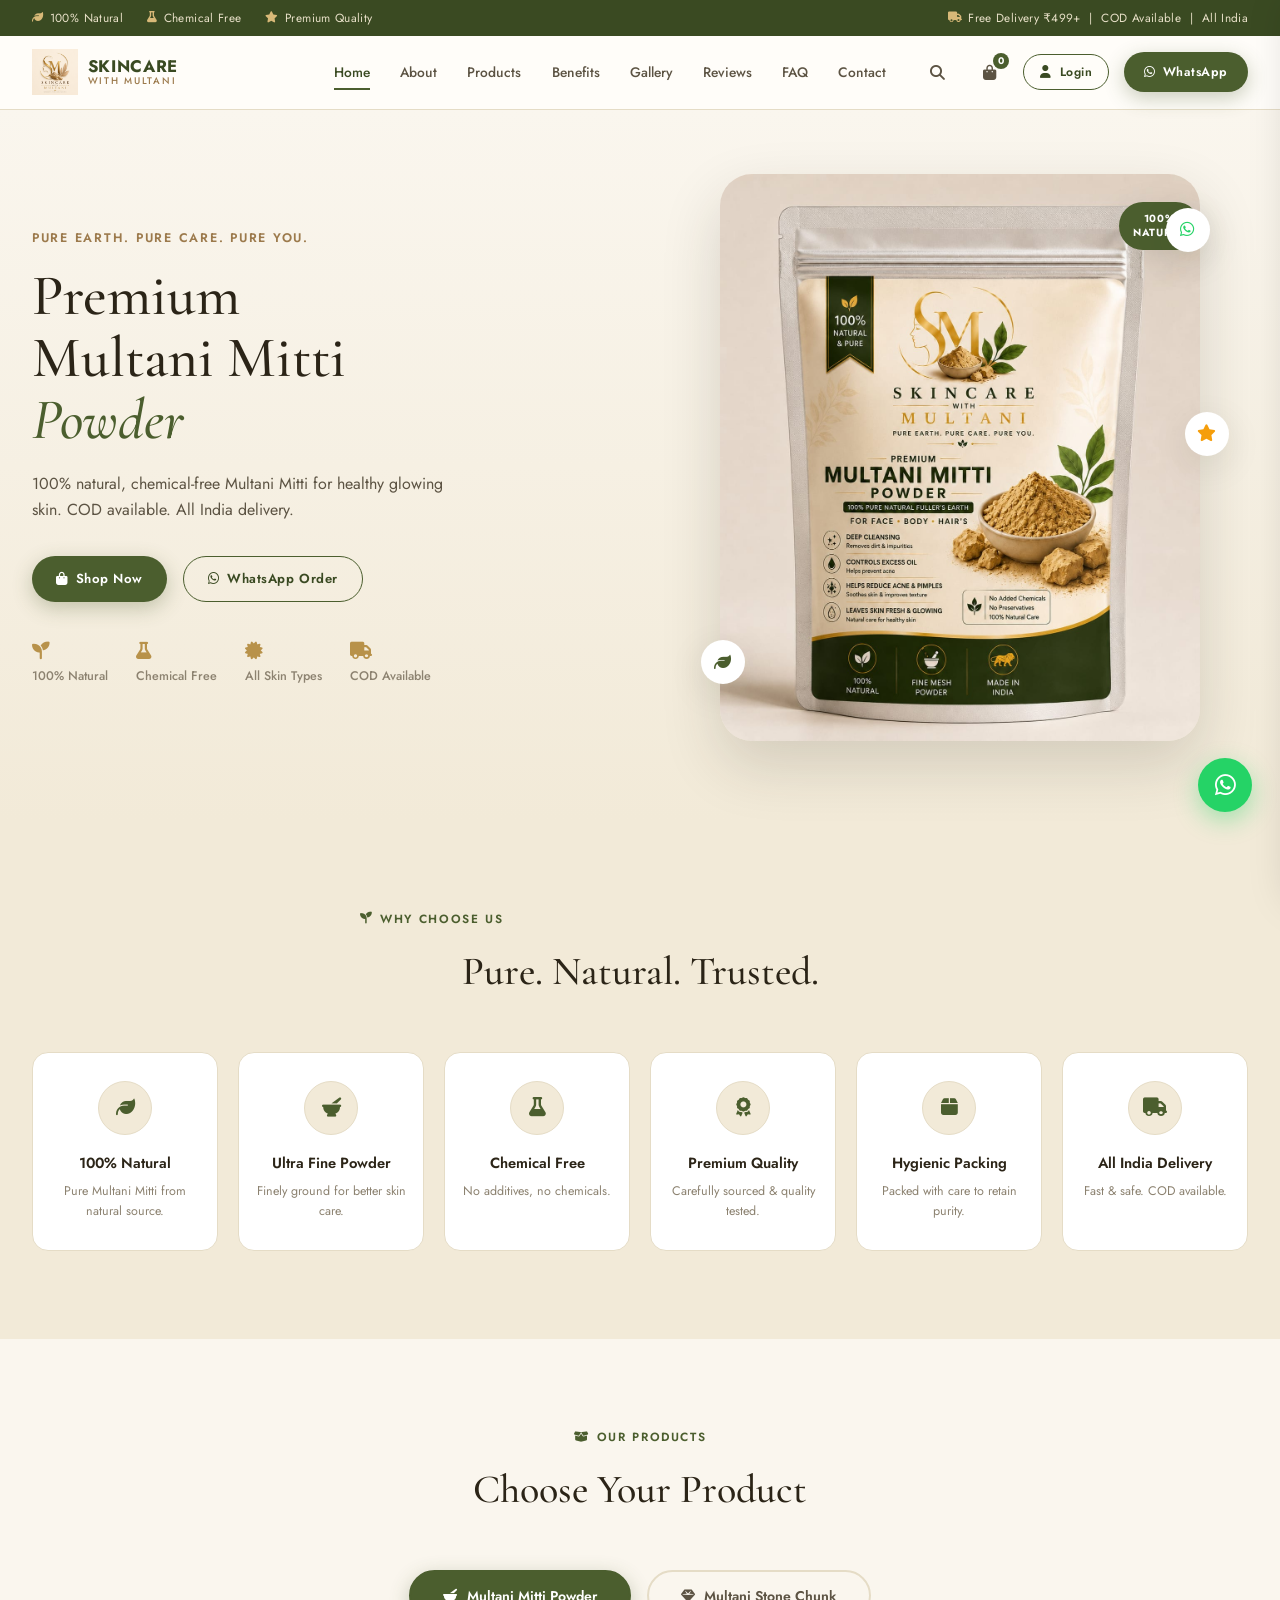
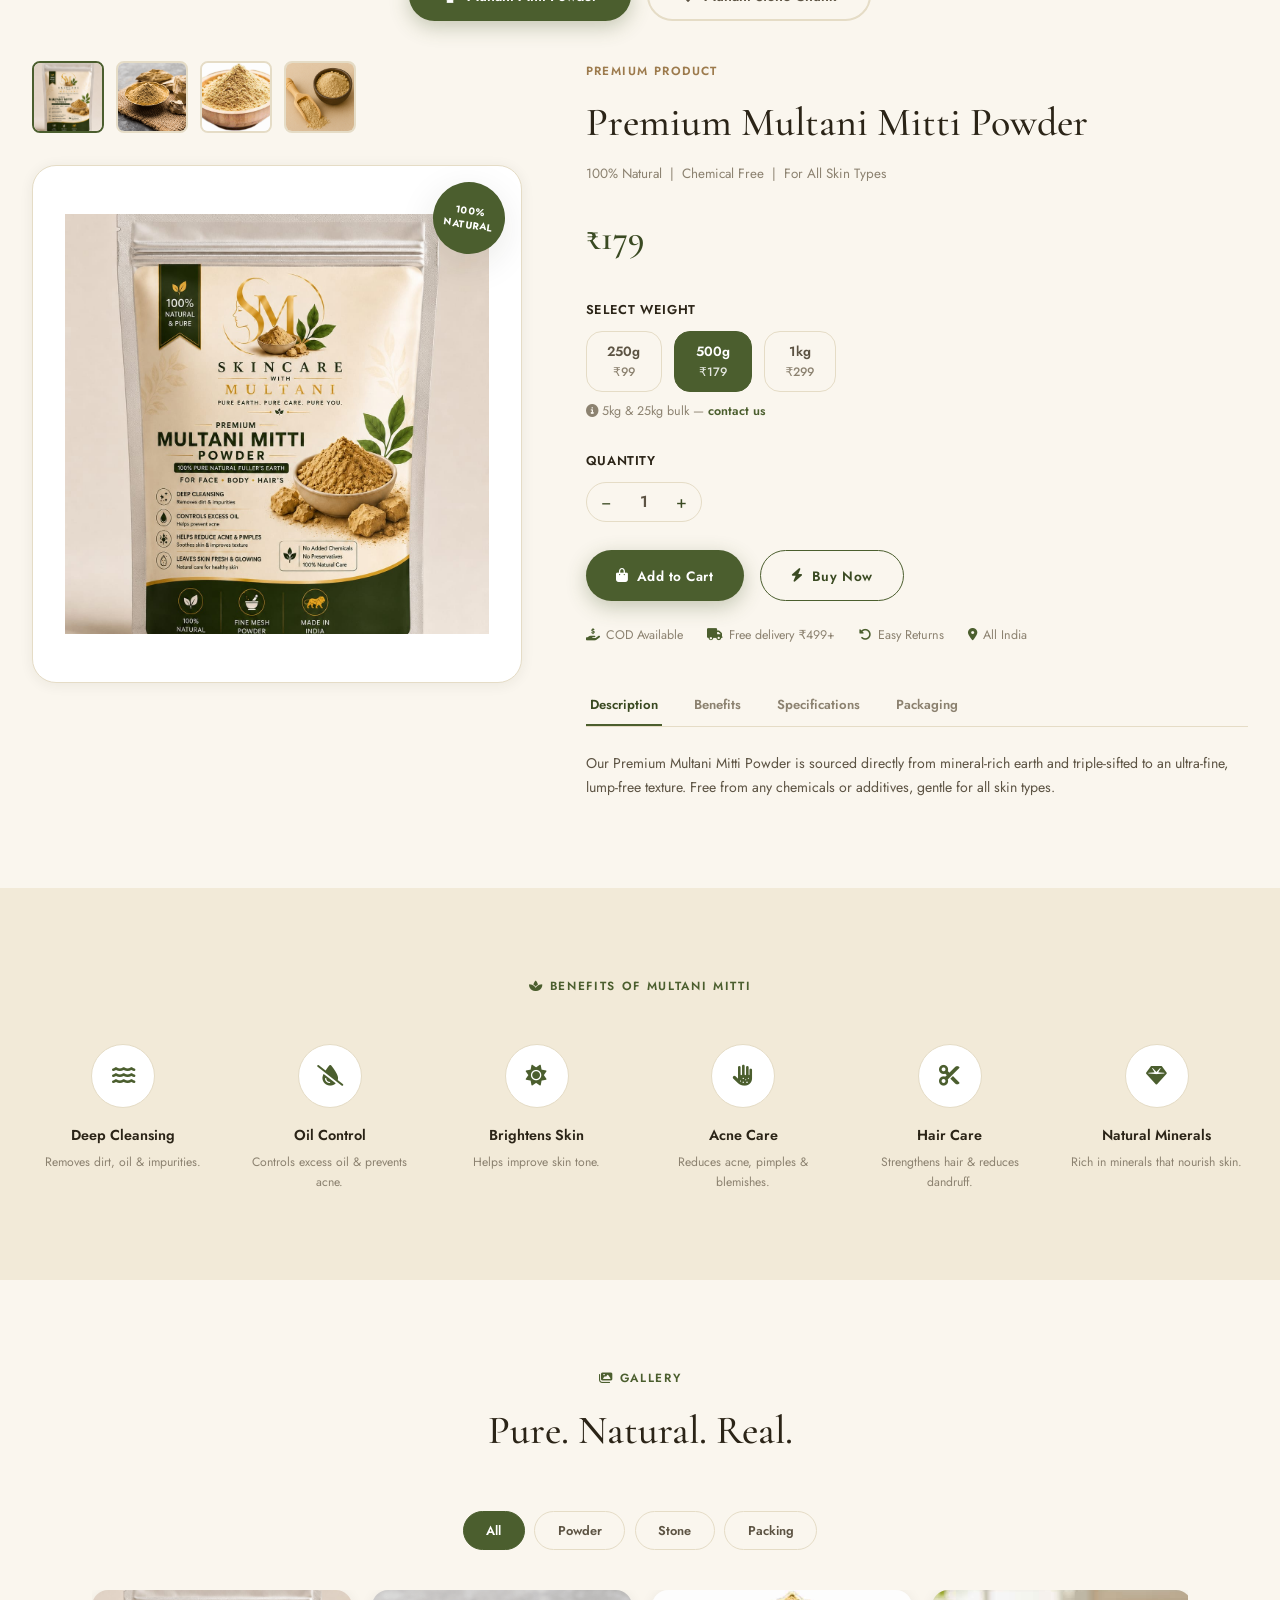
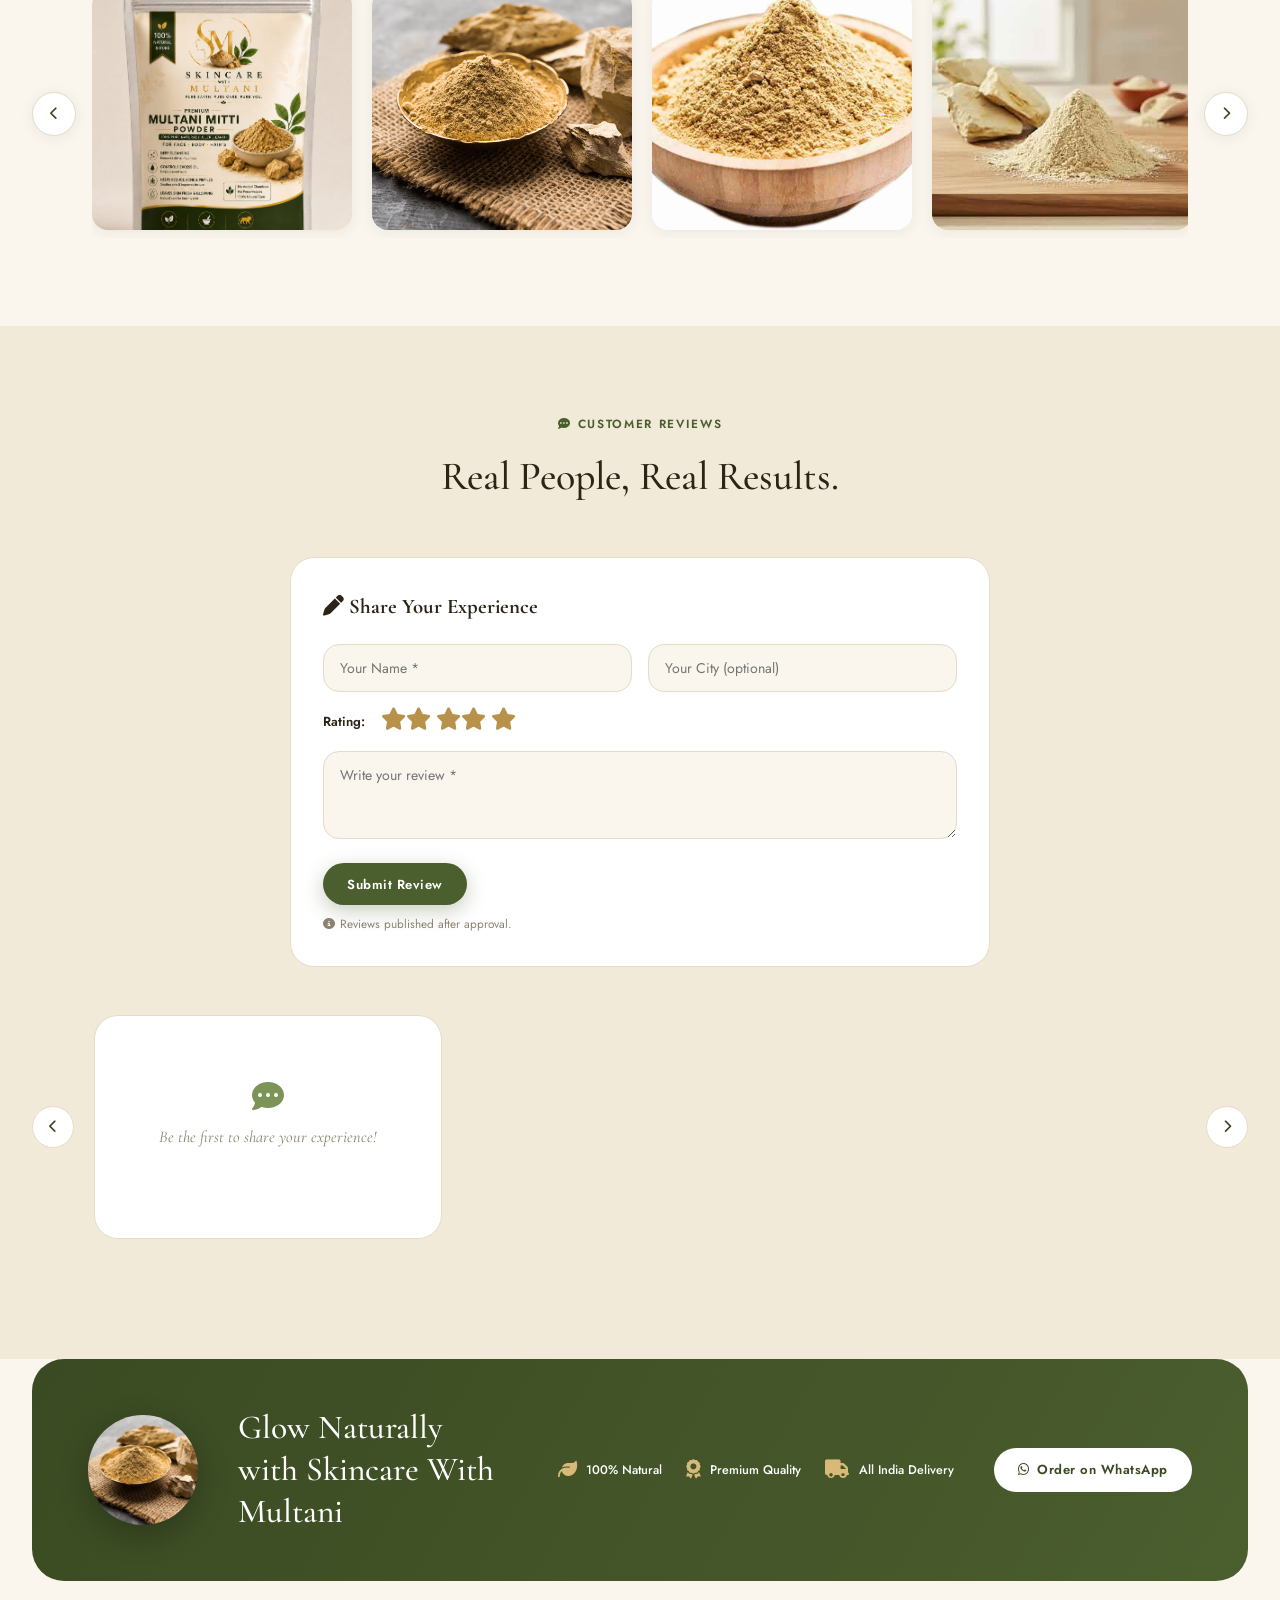
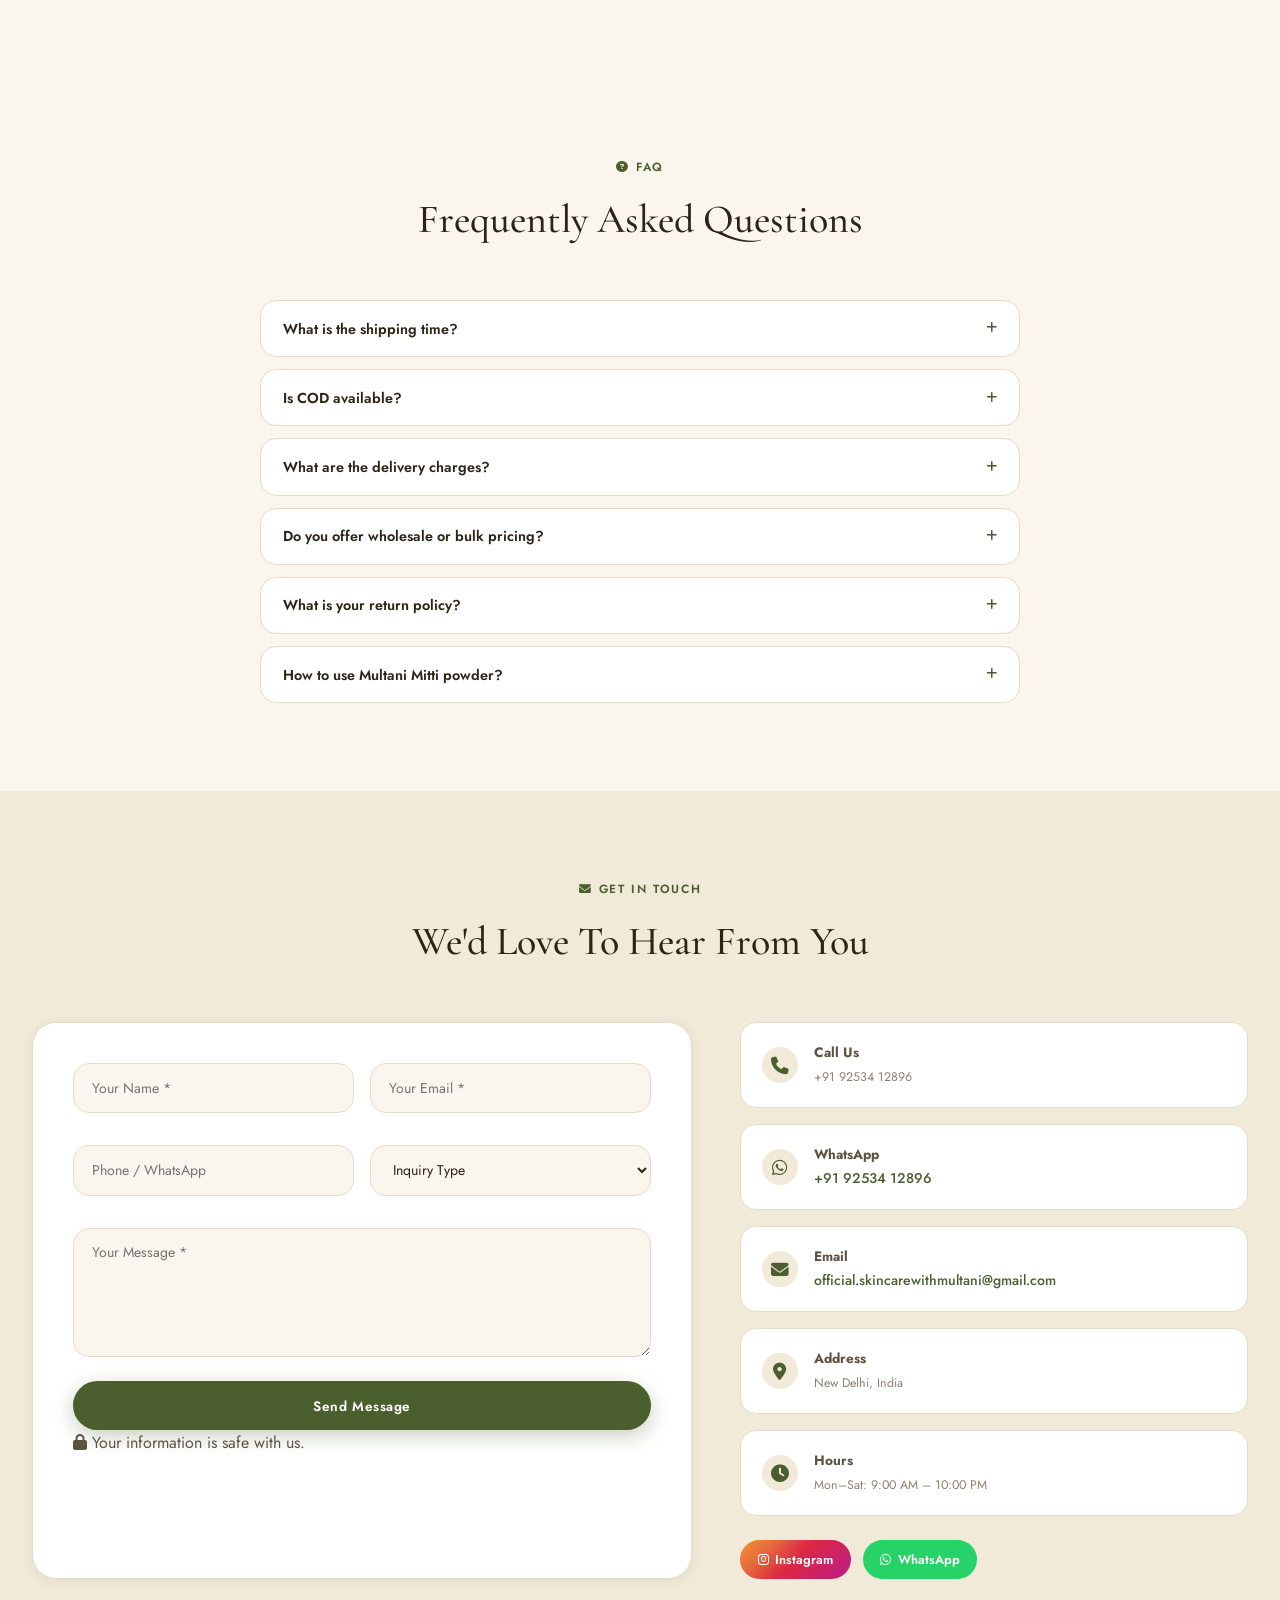
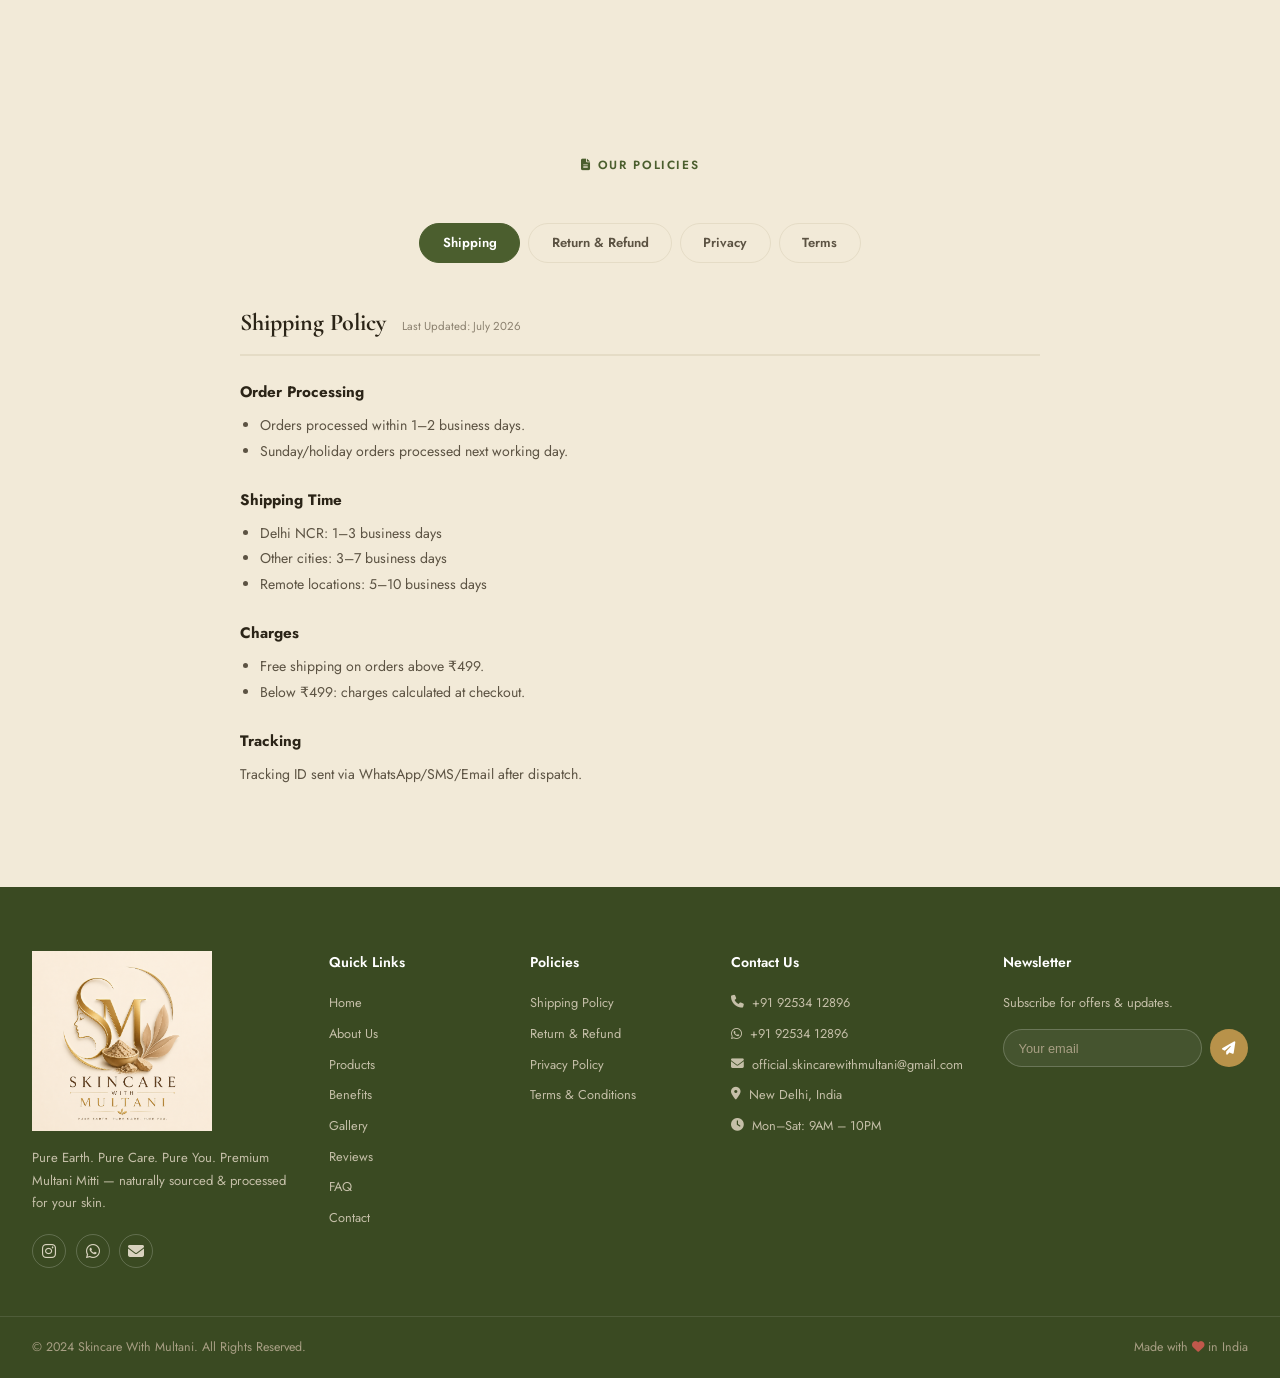
==== commit 1fd46e7e: "Added Google Analytics" ====
--- a/index.html
+++ b/index.html
@@ -10,6 +10,14 @@
 <link href="https://fonts.googleapis.com/css2?family=Cormorant+Garamond:ital,wght@0,400;0,500;0,600;1,400&family=Jost:wght@300;400;500;600;700&display=swap" rel="stylesheet"/>
 <link rel="stylesheet" href="https://cdnjs.cloudflare.com/ajax/libs/font-awesome/6.5.0/css/all.min.css"/>
 <link rel="stylesheet" href="css/style.css"/>
+<!-- Google tag (gtag.js) -->
+<script async src="https://www.googletagmanager.com/gtag/js?id=G-CYTB44SF78"></script>
+<script>
+  window.dataLayer = window.dataLayer || [];
+  function gtag(){dataLayer.push(arguments);}
+  gtag('js', new Date());
+  gtag('config', 'G-CYTB44SF78');
+</script>
 </head>
 <body>
 
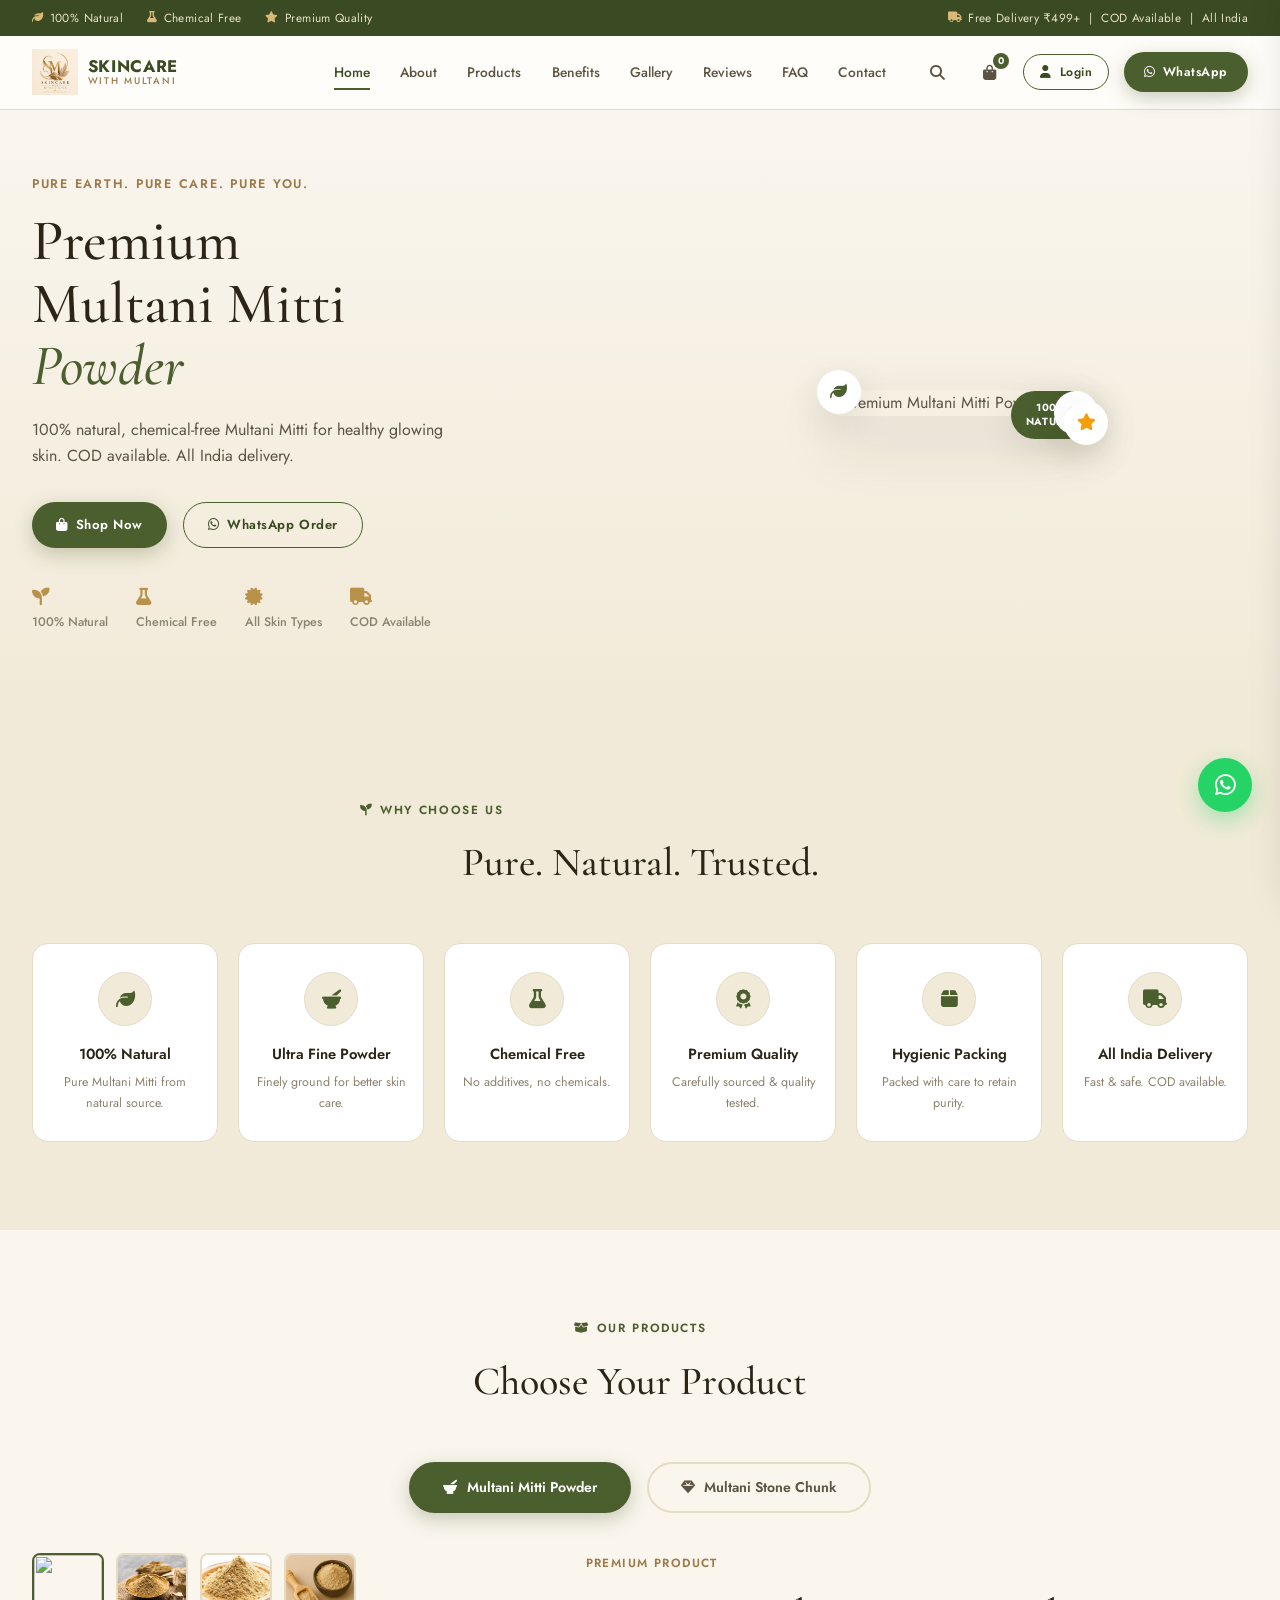
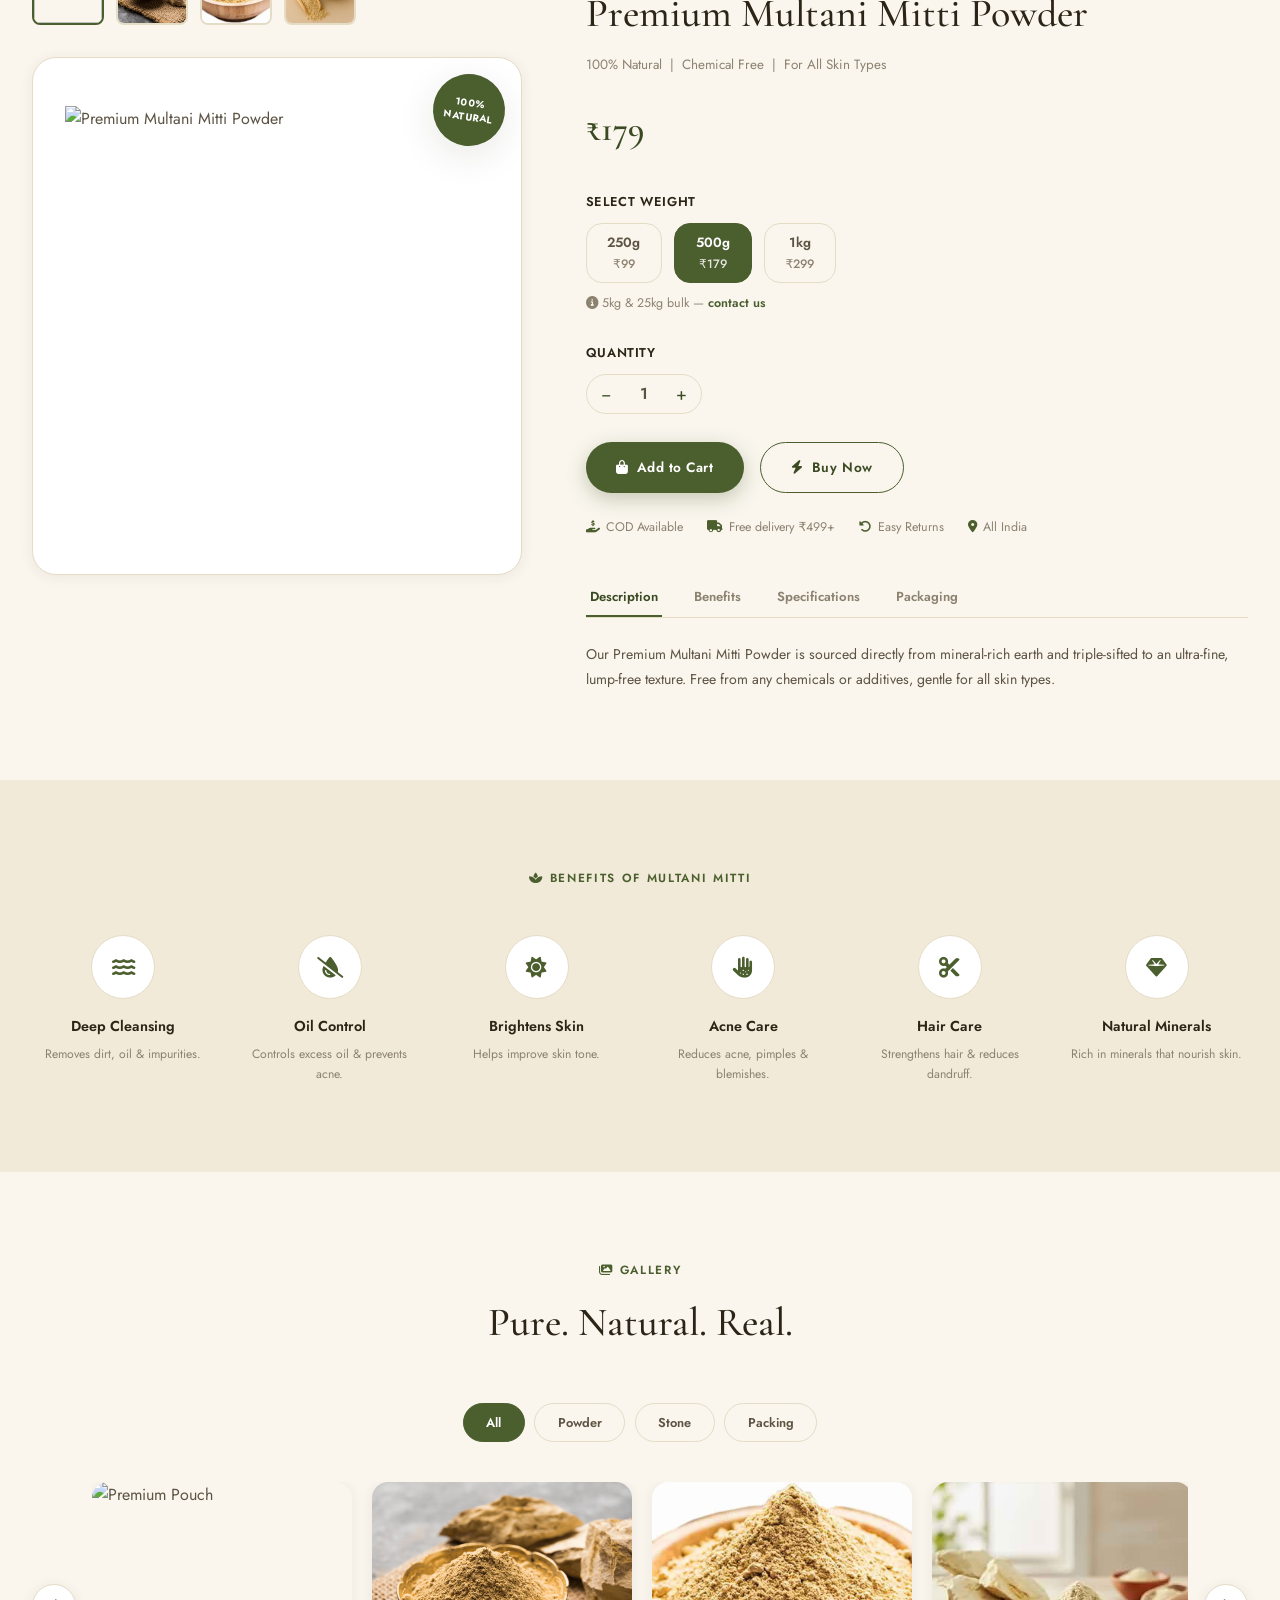
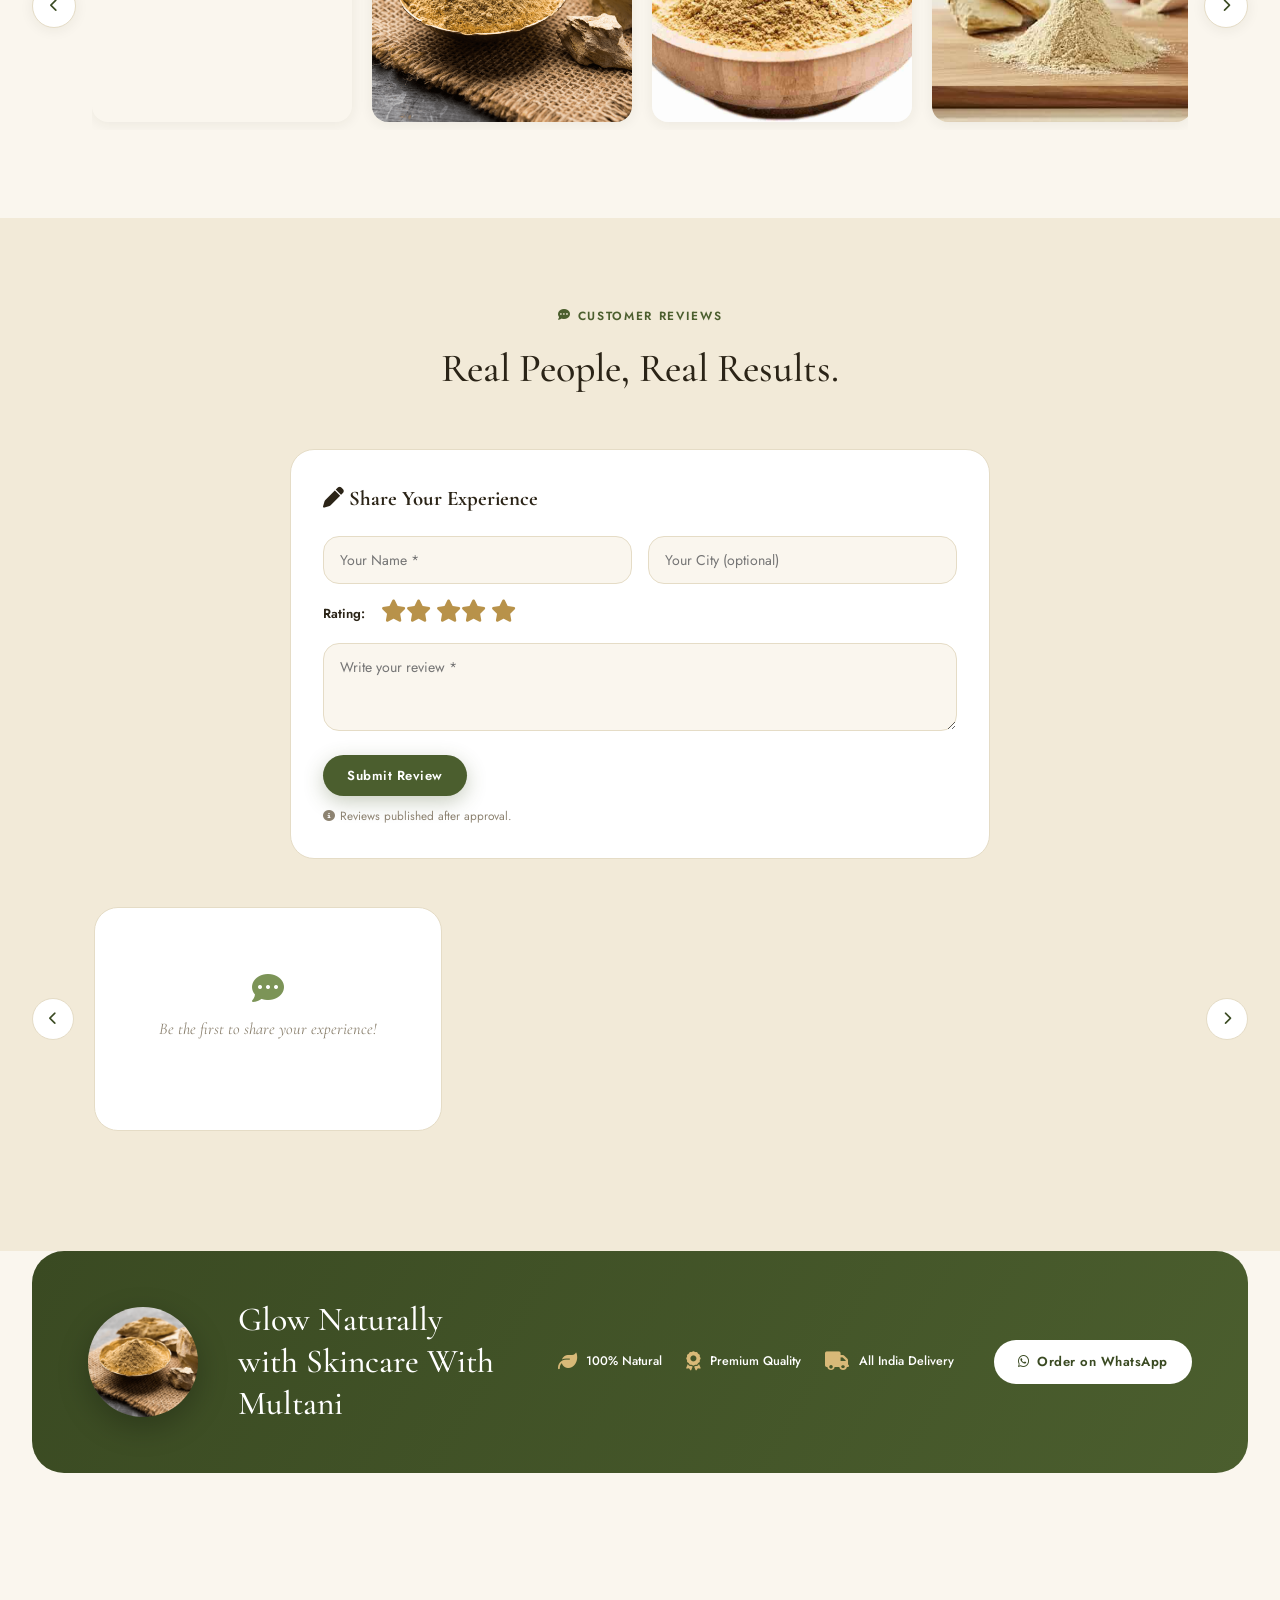
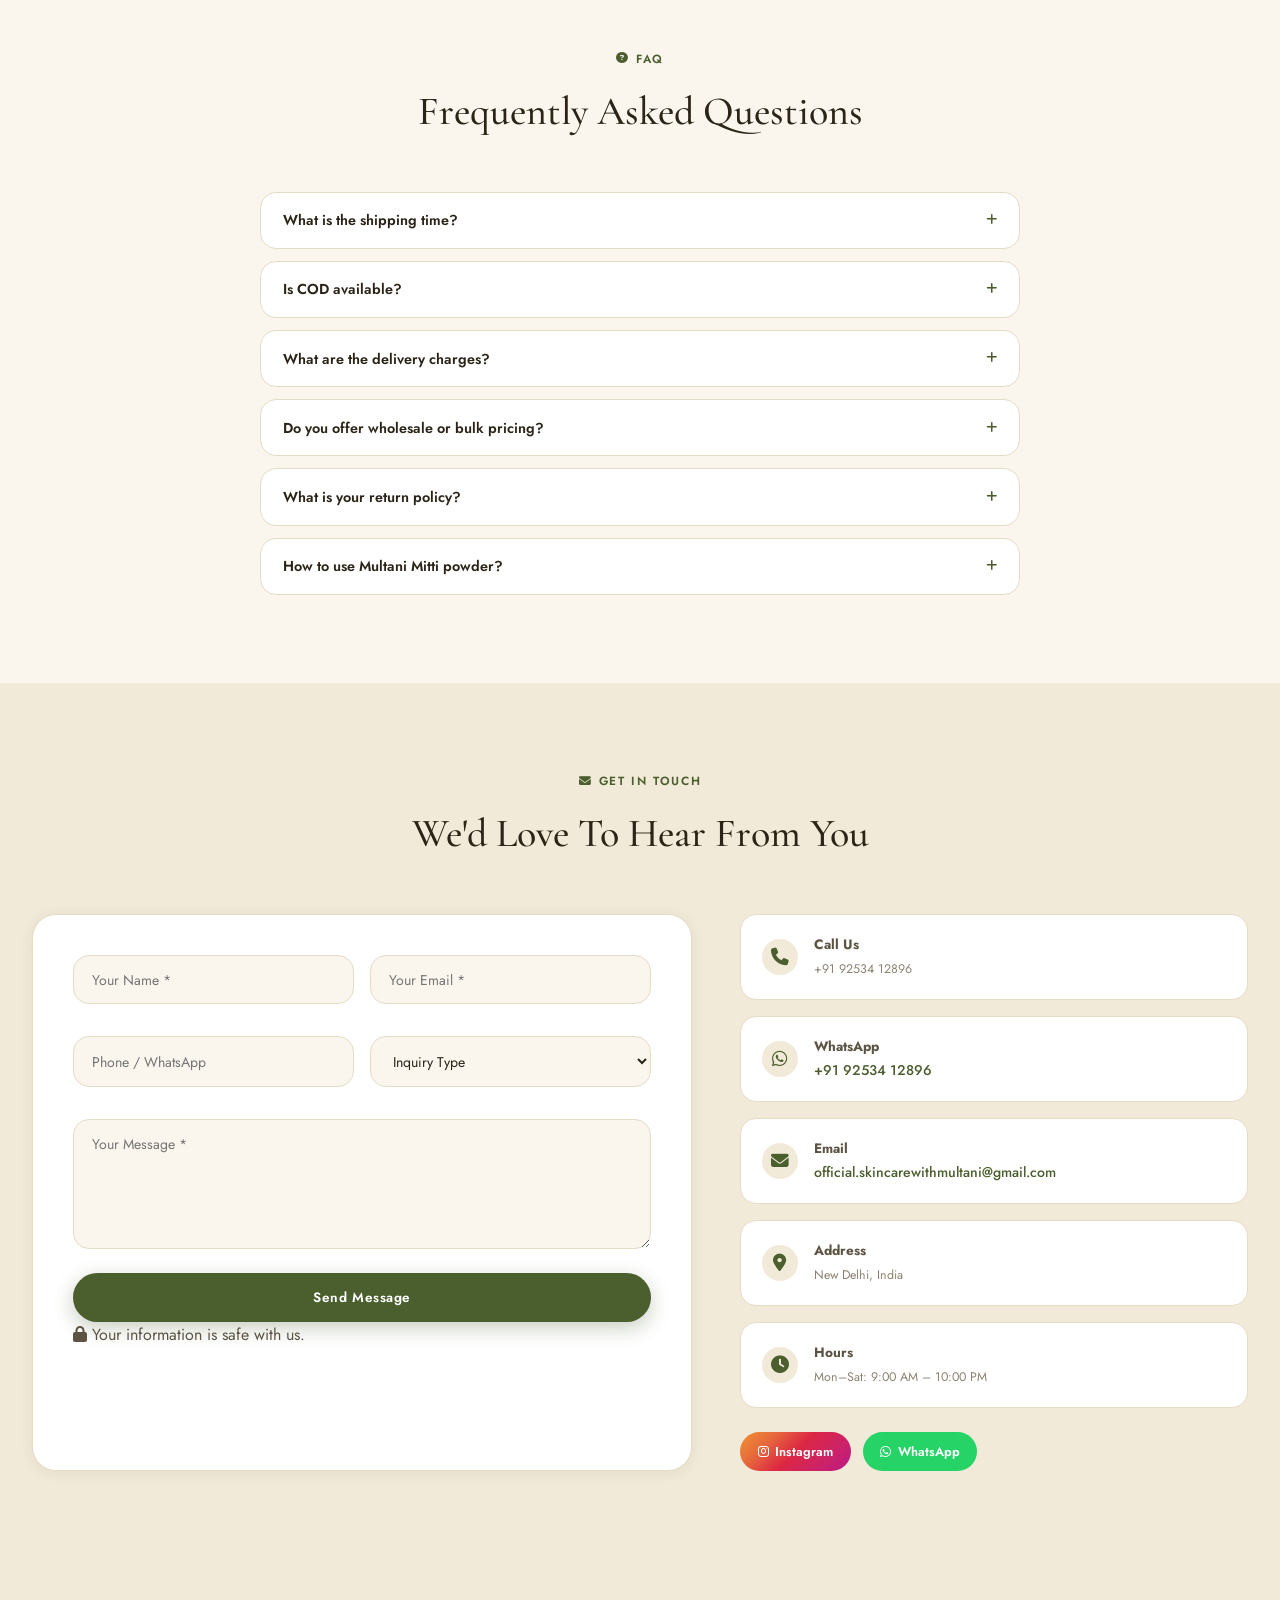
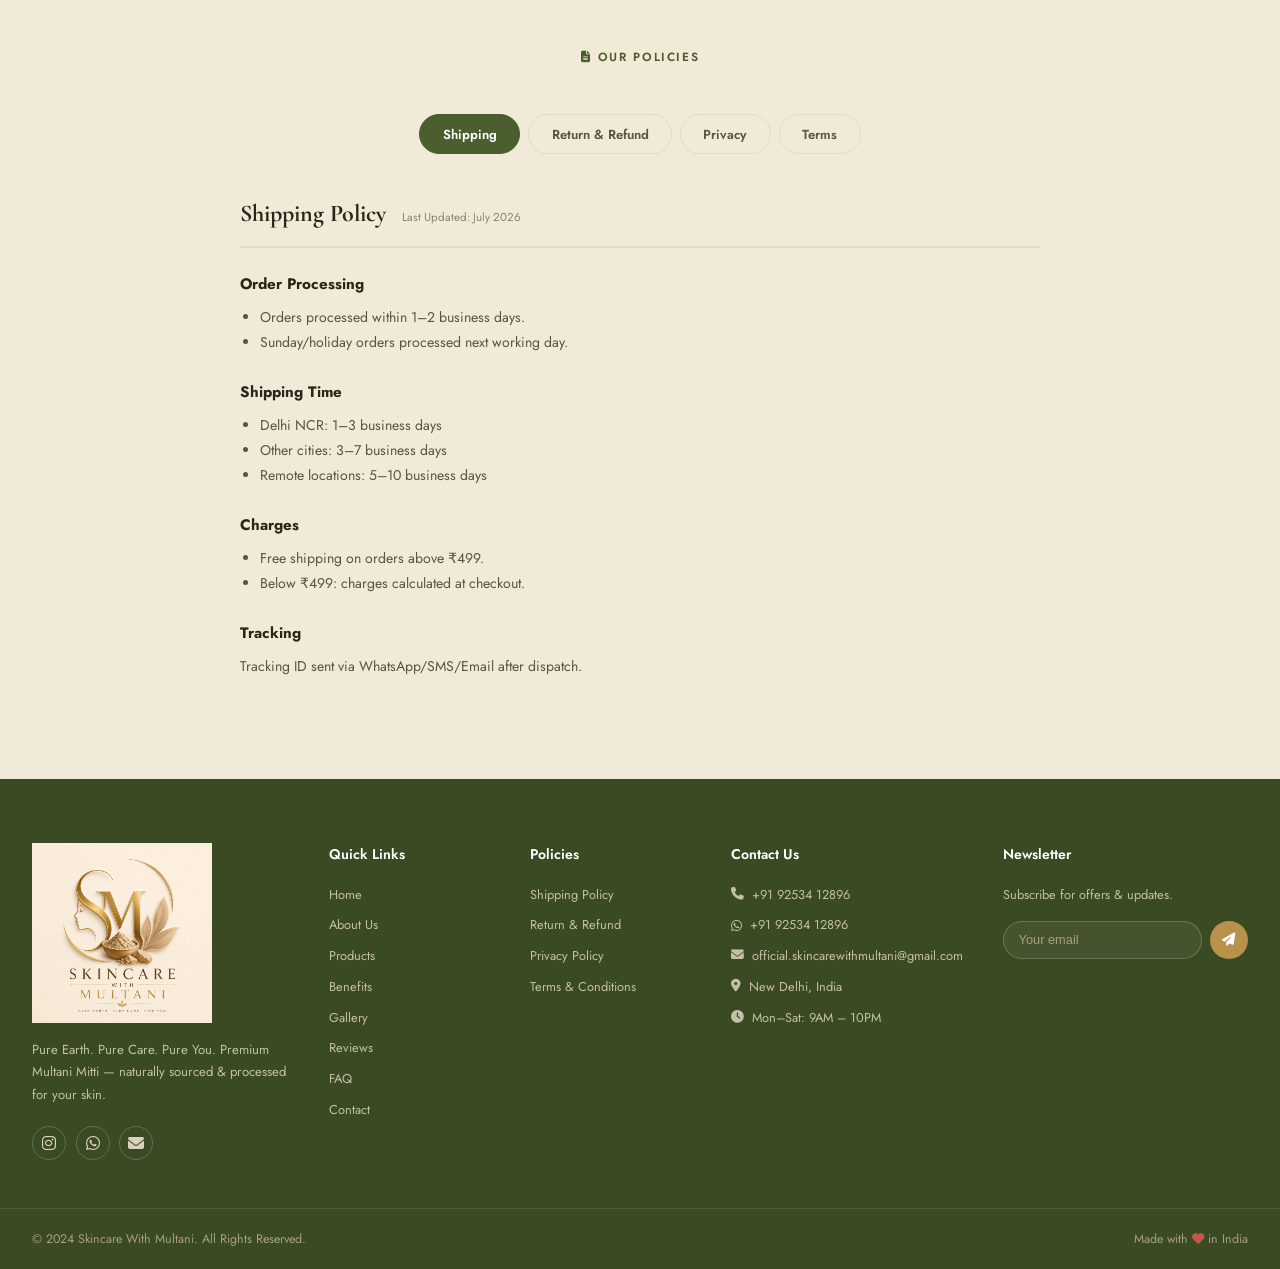
==== commit e52e4521: "Update product image" ====
--- a/index.html
+++ b/index.html
@@ -18,6 +18,7 @@
   gtag('js', new Date());
   gtag('config', 'G-CYTB44SF78');
 </script>
+<link rel="icon" type="image/png" href="images/my_.png">
 </head>
 <body>
 
@@ -227,7 +228,7 @@
     </div>
     <div class="hero-visual" data-aos>
       <div class="hero-img-wrap">
-        <img src="images/products/pouch-project(3).jpeg" alt="Premium Multani Mitti Powder Pouch" class="hero-product-img"/>
+        <img src="images/products/pouch-new photo.jpeg" alt="Premium Multani Mitti Powder Pouch" class="hero-product-img"/>
         <div class="hero-img-badge">100%<br/>NATURAL</div>
         <div class="float-chip fc-whatsapp"><i class="fab fa-whatsapp"></i></div>
         <div class="float-chip fc-star"><i class="fas fa-star"></i></div>
@@ -279,15 +280,15 @@
         <div class="pd-gallery" data-aos>
           <div class="pd-thumbs">
             <button class="pd-thumb active"
-            data-img="images/products/pouch-project(3).jpeg">
-           <img src="images/products/pouch-project(3).jpeg">
+            data-img="images/products/pouch-new photo.jpeg">
+           <img src="images/products/pouch-new photo.jpeg">
            </button>
             <button class="pd-thumb" data-img="images/gallery/bowl-with-stone.jpg"><img src="images/gallery/bowl-with-stone.jpg" alt="Bowl"/></button>
             <button class="pd-thumb" data-img="images/gallery/powder-bowl-wood.jpg"><img src="images/gallery/powder-bowl-wood.jpg" alt="Powder"/></button>
             <button class="pd-thumb" data-img="images/gallery/powder-scoop-bowl.jpg"><img src="images/gallery/powder-scoop-bowl.jpg" alt="Scoop"/></button>
           </div>
           <div class="pd-main-image">
-            <img src="images/products/pouch-project(3).jpeg" id="pdMainImg" alt="Premium Multani Mitti Powder"/>
+            <img src="images/products/pouch-new photo.jpeg" id="pdMainImg" alt="Premium Multani Mitti Powder"/>
             <span class="pd-badge">100%<br/>NATURAL</span>
           </div>
         </div>
@@ -430,7 +431,7 @@
     <div class="gallery-track-wrap" data-aos>
       <button class="gallery-nav" id="galPrev"><i class="fas fa-chevron-left"></i></button>
       <div class="gallery-track" id="galleryTrack">
-        <div class="gal-item" data-cat="packing"><img src="images/products/pouch-project(3).jpeg" alt="Premium Pouch"/><div class="gal-caption">Premium Packaging</div></div>
+        <div class="gal-item" data-cat="packing"><img src="images/products/pouch-new photo.jpeg" alt="Premium Pouch"/><div class="gal-caption">Premium Packaging</div></div>
         <div class="gal-item" data-cat="powder"><img src="images/gallery/bowl-with-stone.jpg" alt="Bowl with Stone"/><div class="gal-caption">Powder with Stone</div></div>
         <div class="gal-item" data-cat="powder"><img src="images/gallery/powder-bowl-wood.jpg" alt="Powder Bowl"/><div class="gal-caption">Fine Ground Powder</div></div>
         <div class="gal-item" data-cat="powder"><img src="images/gallery/powder-table.jpg" alt="Powder Table"/><div class="gal-caption">Pure Powder</div></div>
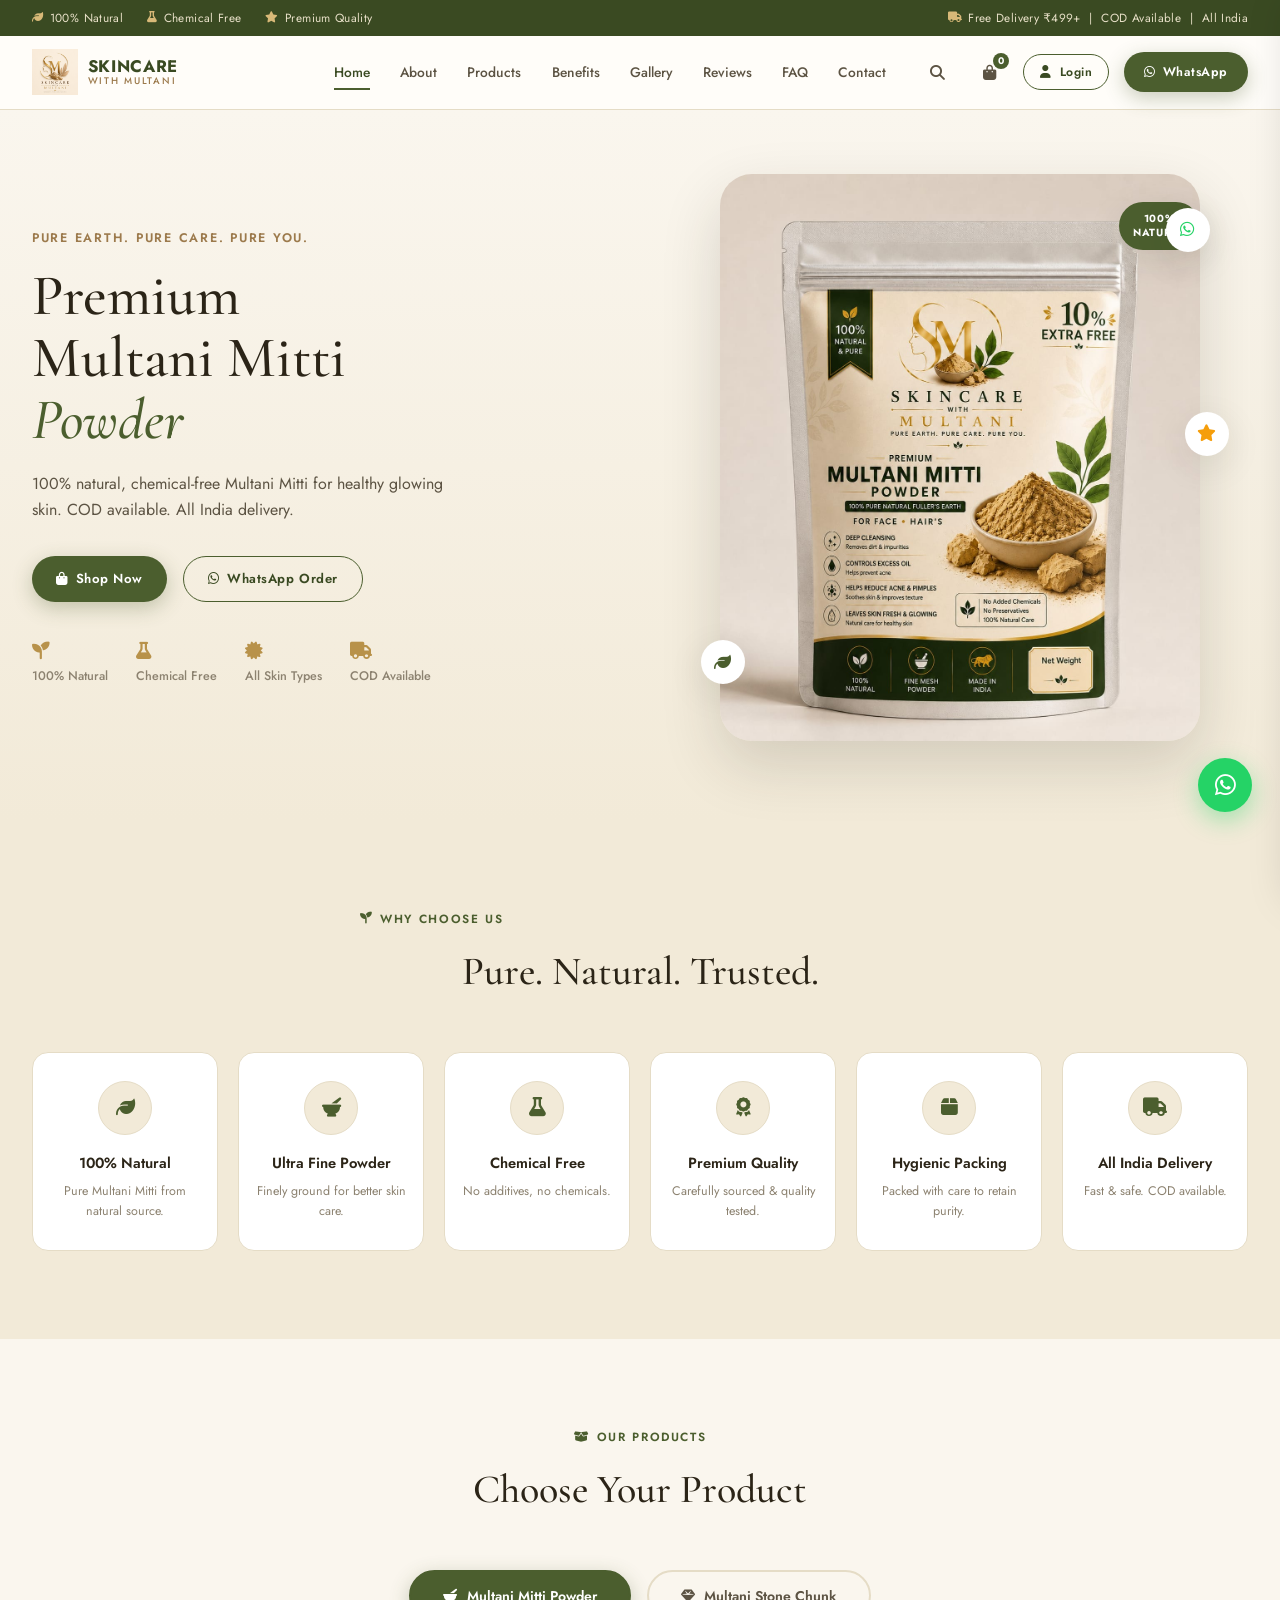
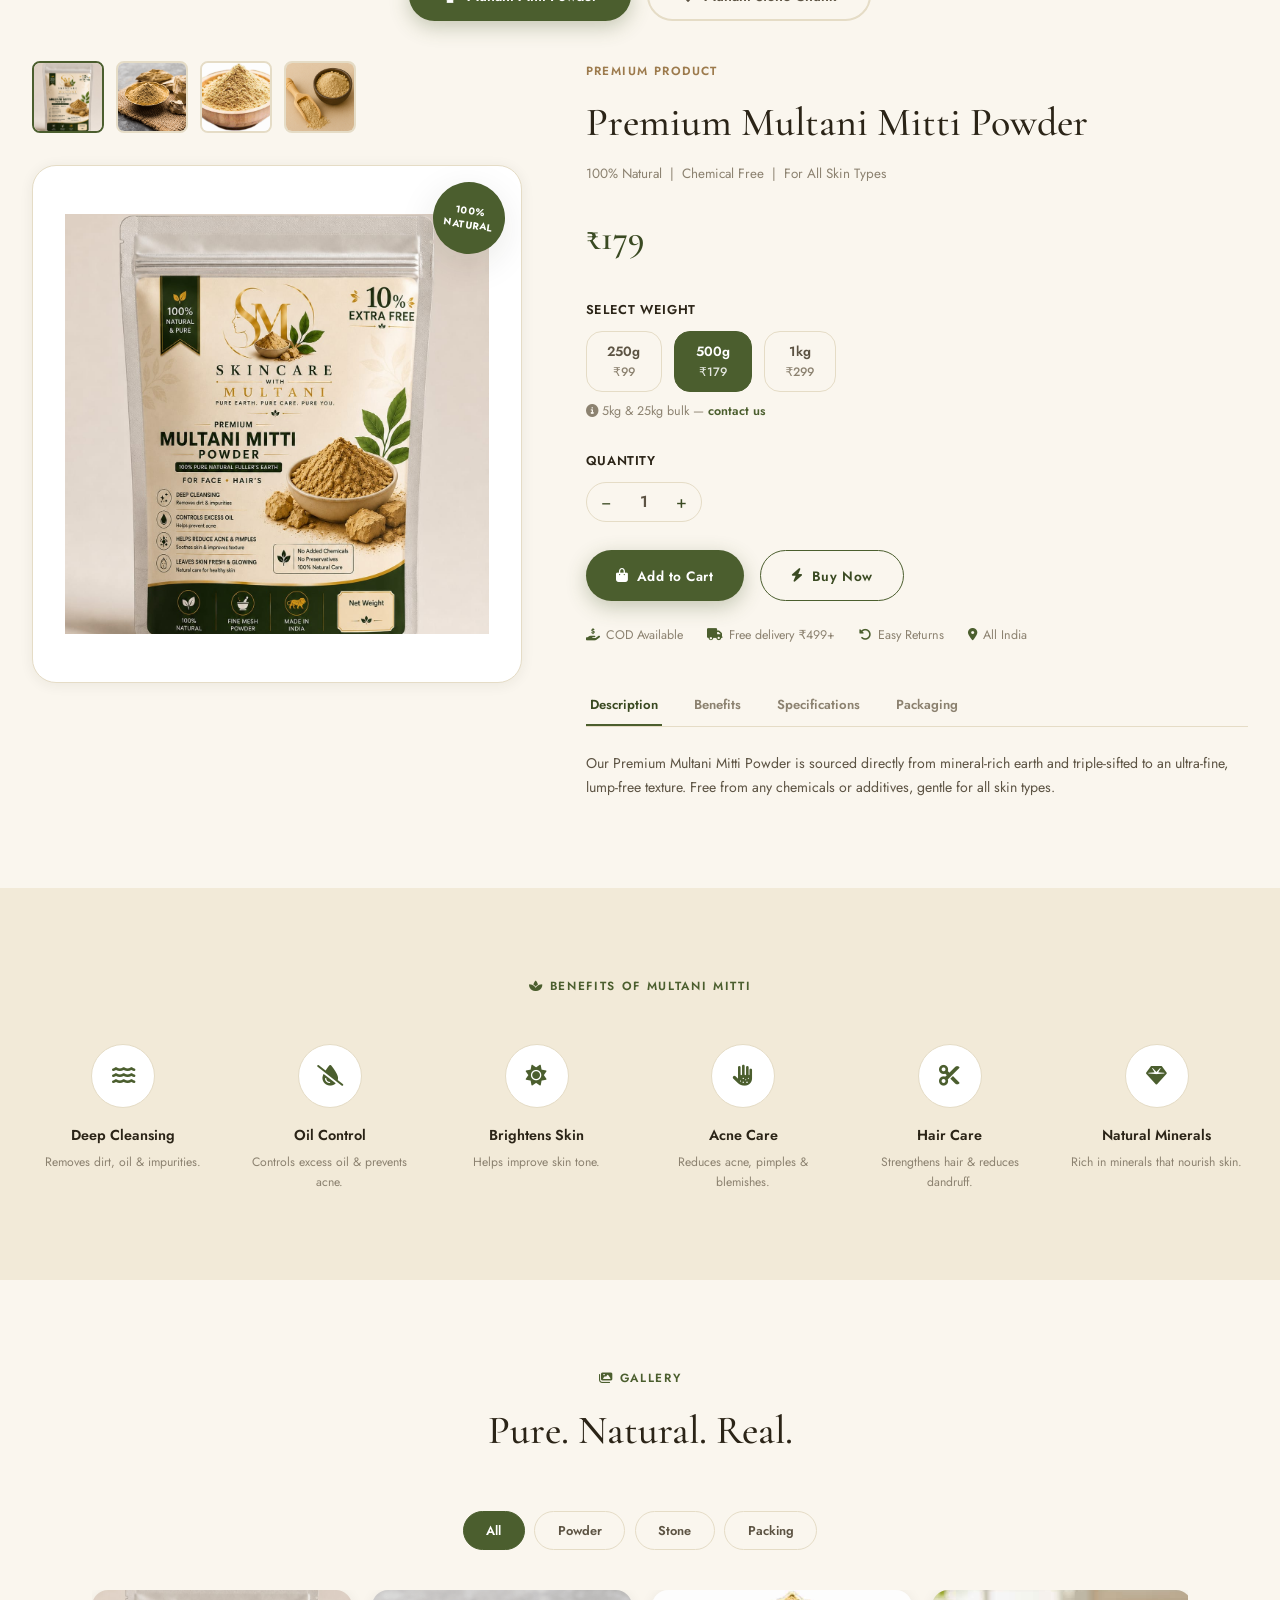
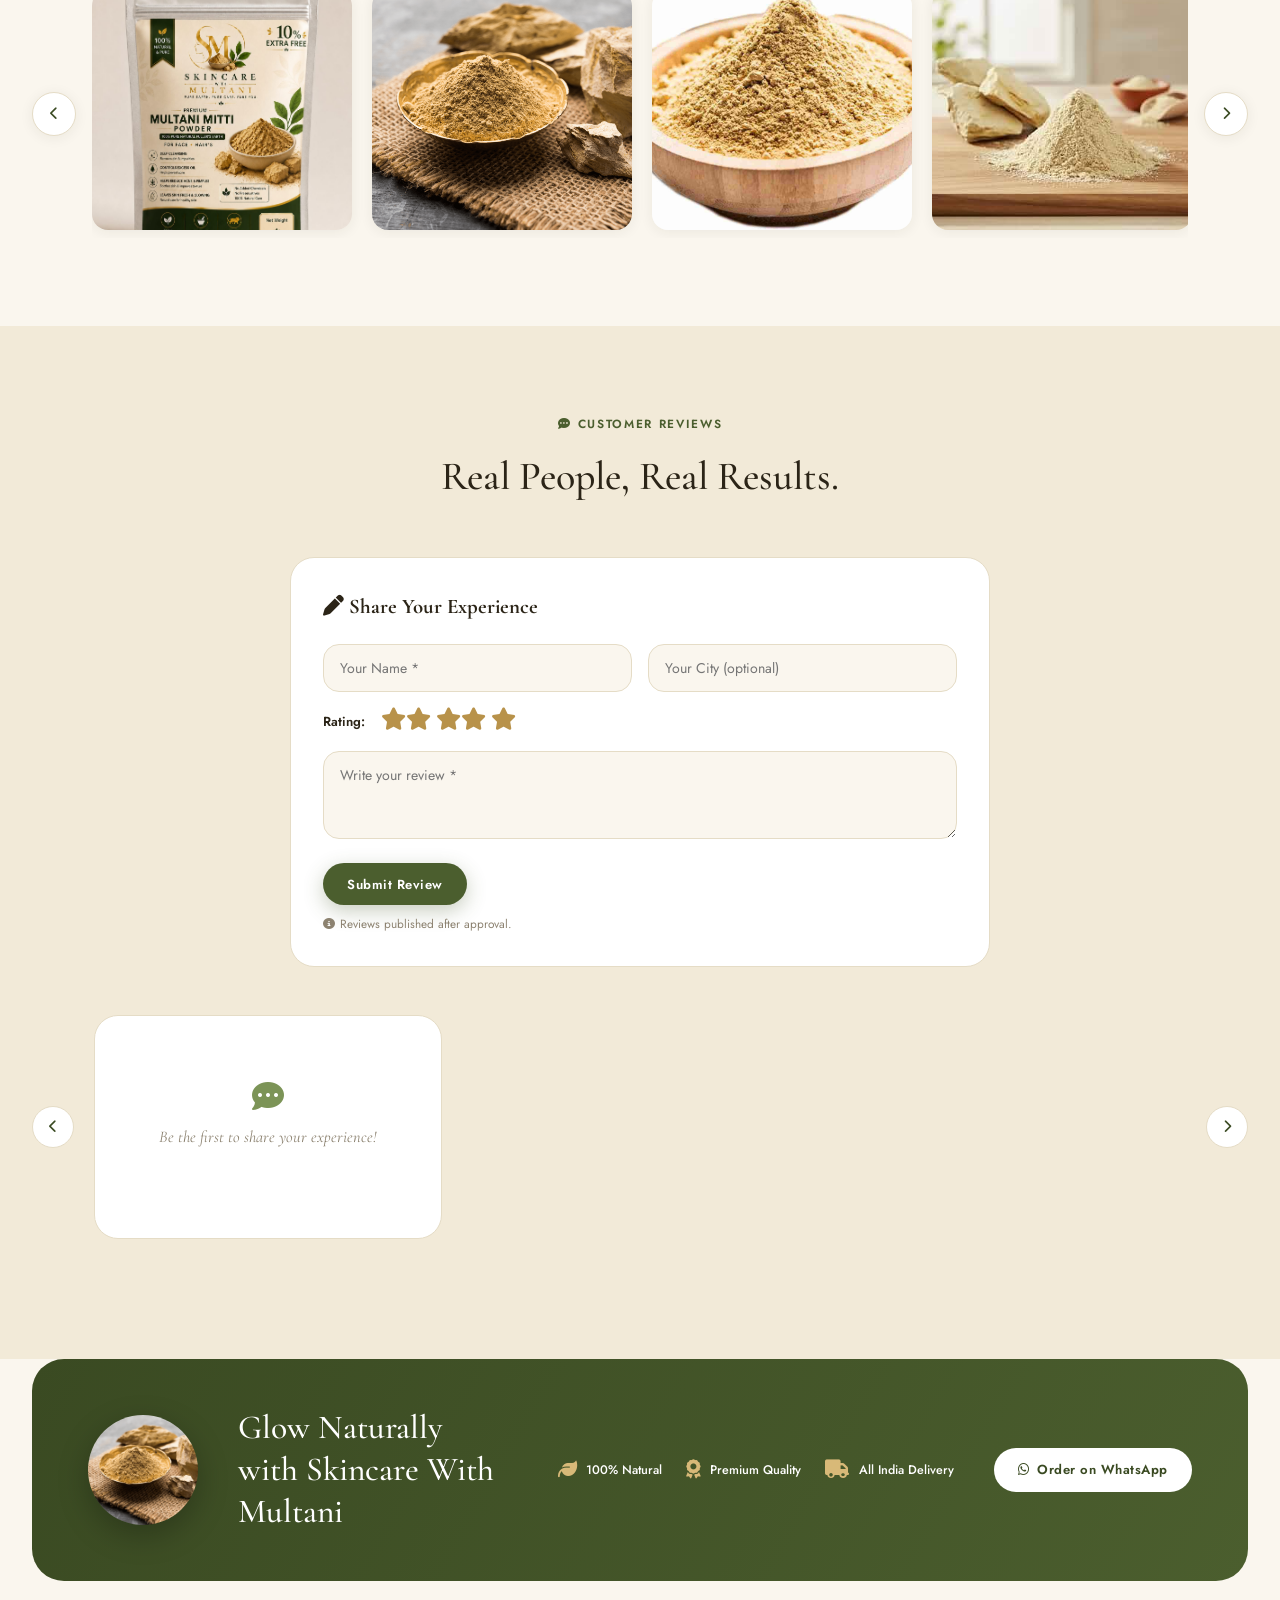
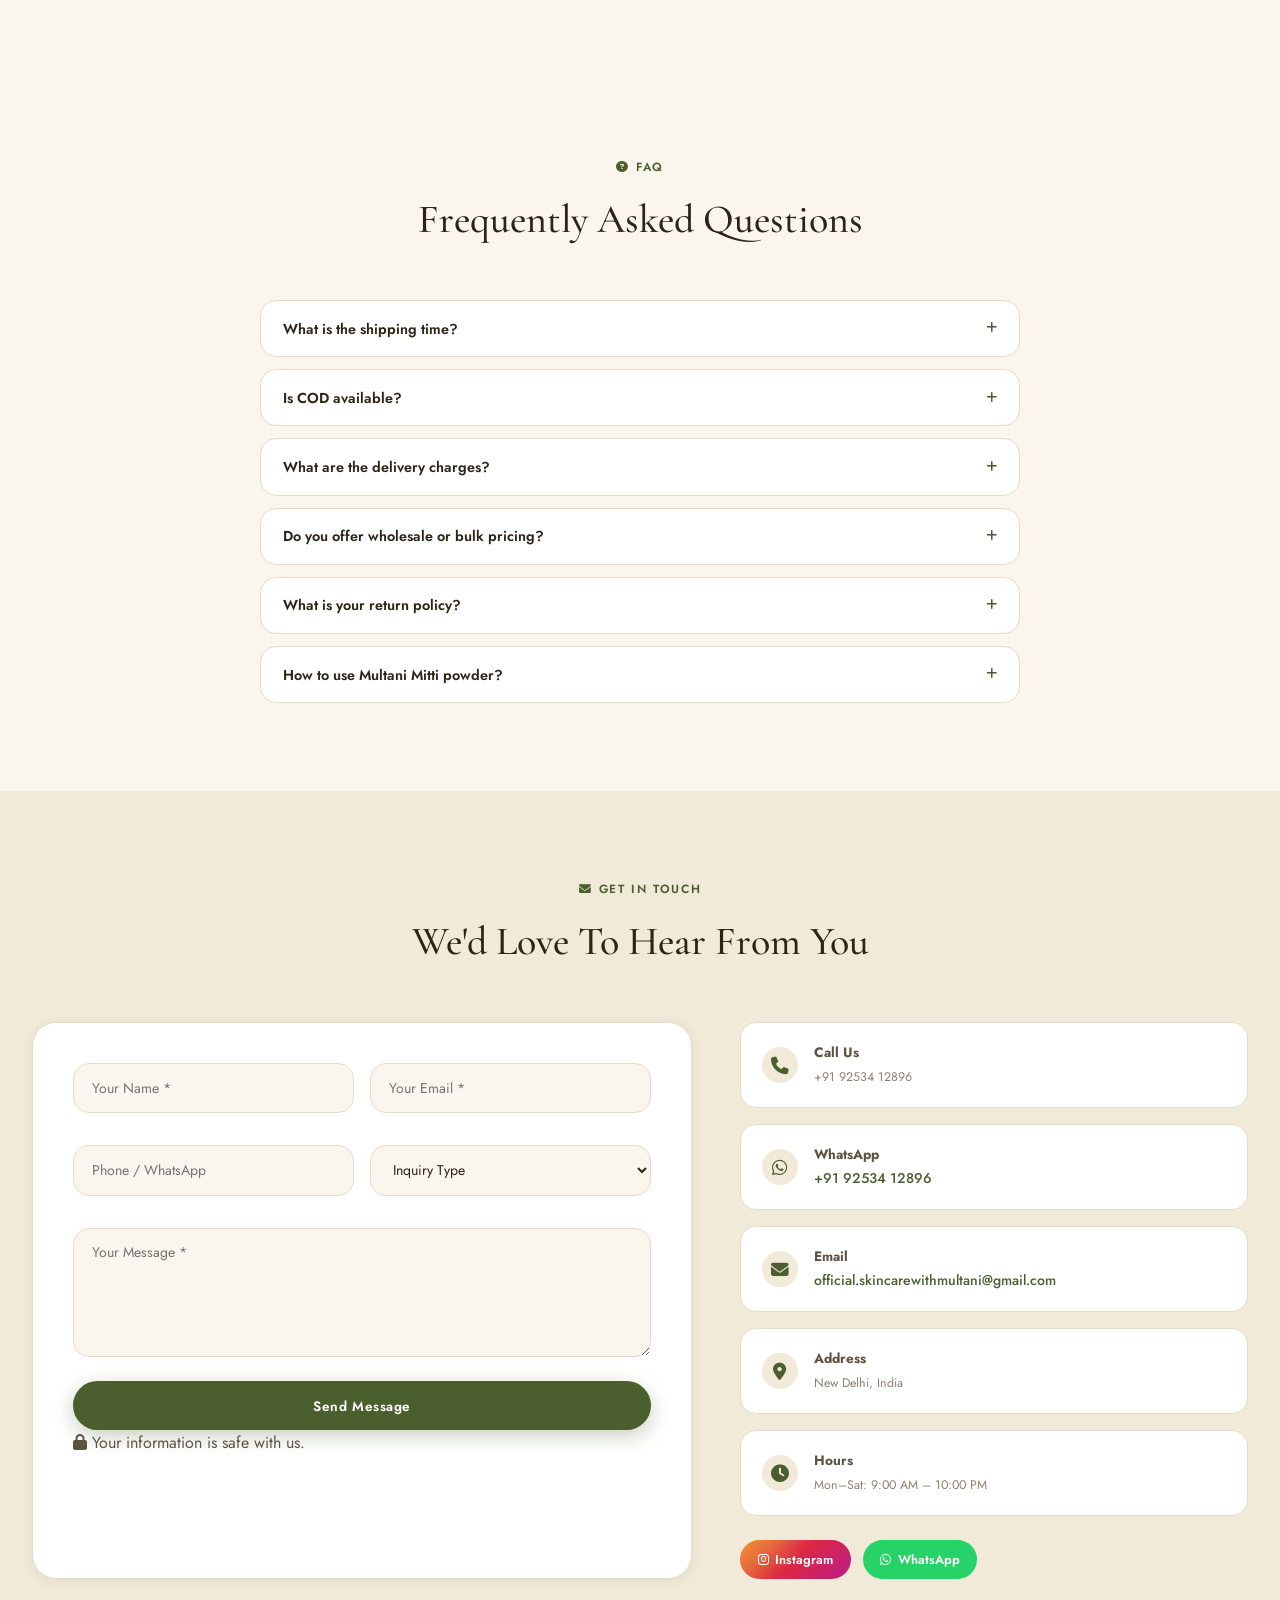
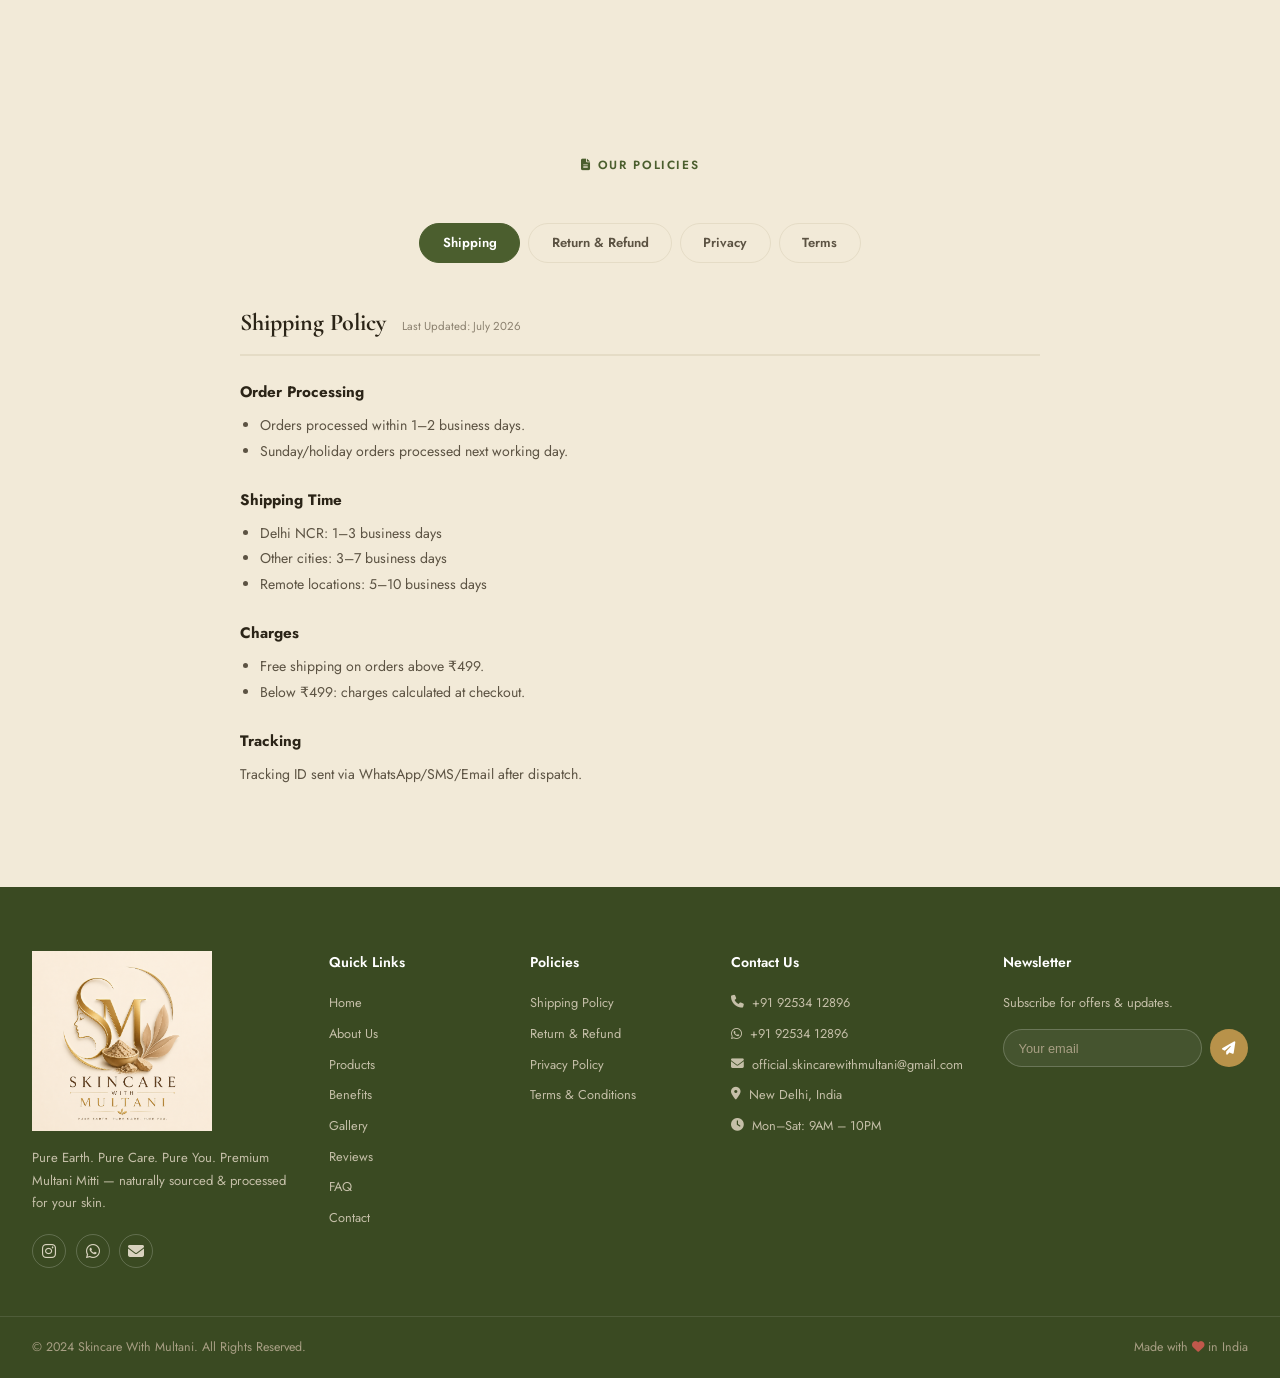
==== commit 51687d5a: "Update product image" ====
--- a/index.html
+++ b/index.html
@@ -228,7 +228,7 @@
     </div>
     <div class="hero-visual" data-aos>
       <div class="hero-img-wrap">
-        <img src="images/products/pouch-new photo.jpeg" alt="Premium Multani Mitti Powder Pouch" class="hero-product-img"/>
+        <img src="images/products/Pouch-new-photo.jpeg" alt="Premium Multani Mitti Powder Pouch" class="hero-product-img"/>
         <div class="hero-img-badge">100%<br/>NATURAL</div>
         <div class="float-chip fc-whatsapp"><i class="fab fa-whatsapp"></i></div>
         <div class="float-chip fc-star"><i class="fas fa-star"></i></div>
@@ -280,15 +280,15 @@
         <div class="pd-gallery" data-aos>
           <div class="pd-thumbs">
             <button class="pd-thumb active"
-            data-img="images/products/pouch-new photo.jpeg">
-           <img src="images/products/pouch-new photo.jpeg">
+            data-img="images/products/Pouch-new-photo.jpeg">
+           <img src="images/products/Pouch-new-photo.jpeg">
            </button>
             <button class="pd-thumb" data-img="images/gallery/bowl-with-stone.jpg"><img src="images/gallery/bowl-with-stone.jpg" alt="Bowl"/></button>
             <button class="pd-thumb" data-img="images/gallery/powder-bowl-wood.jpg"><img src="images/gallery/powder-bowl-wood.jpg" alt="Powder"/></button>
             <button class="pd-thumb" data-img="images/gallery/powder-scoop-bowl.jpg"><img src="images/gallery/powder-scoop-bowl.jpg" alt="Scoop"/></button>
           </div>
           <div class="pd-main-image">
-            <img src="images/products/pouch-new photo.jpeg" id="pdMainImg" alt="Premium Multani Mitti Powder"/>
+            <img src="images/products/Pouch-new-photo.jpeg" id="pdMainImg" alt="Premium Multani Mitti Powder"/>
             <span class="pd-badge">100%<br/>NATURAL</span>
           </div>
         </div>
@@ -431,7 +431,7 @@
     <div class="gallery-track-wrap" data-aos>
       <button class="gallery-nav" id="galPrev"><i class="fas fa-chevron-left"></i></button>
       <div class="gallery-track" id="galleryTrack">
-        <div class="gal-item" data-cat="packing"><img src="images/products/pouch-new photo.jpeg" alt="Premium Pouch"/><div class="gal-caption">Premium Packaging</div></div>
+        <div class="gal-item" data-cat="packing"><img src="images/products/Pouch-new-photo.jpeg" alt="Premium Pouch"/><div class="gal-caption">Premium Packaging</div></div>
         <div class="gal-item" data-cat="powder"><img src="images/gallery/bowl-with-stone.jpg" alt="Bowl with Stone"/><div class="gal-caption">Powder with Stone</div></div>
         <div class="gal-item" data-cat="powder"><img src="images/gallery/powder-bowl-wood.jpg" alt="Powder Bowl"/><div class="gal-caption">Fine Ground Powder</div></div>
         <div class="gal-item" data-cat="powder"><img src="images/gallery/powder-table.jpg" alt="Powder Table"/><div class="gal-caption">Pure Powder</div></div>
